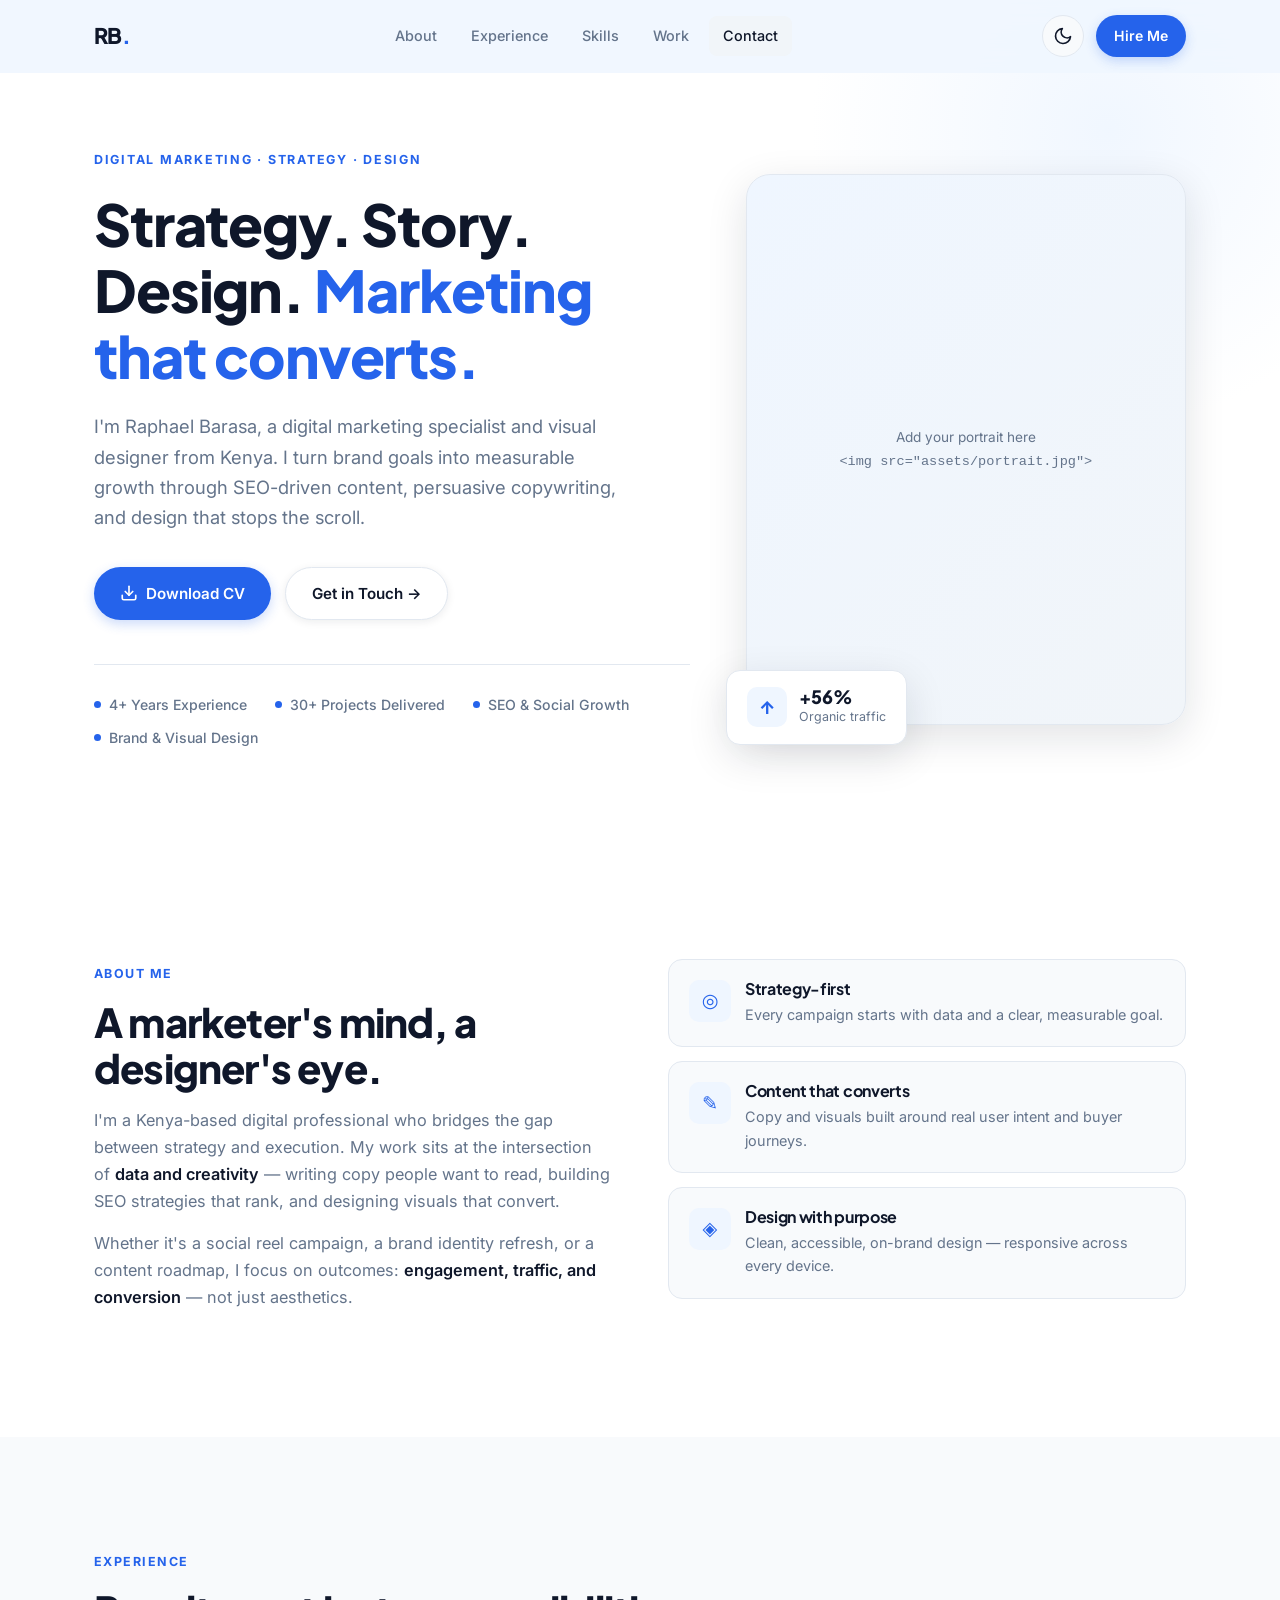
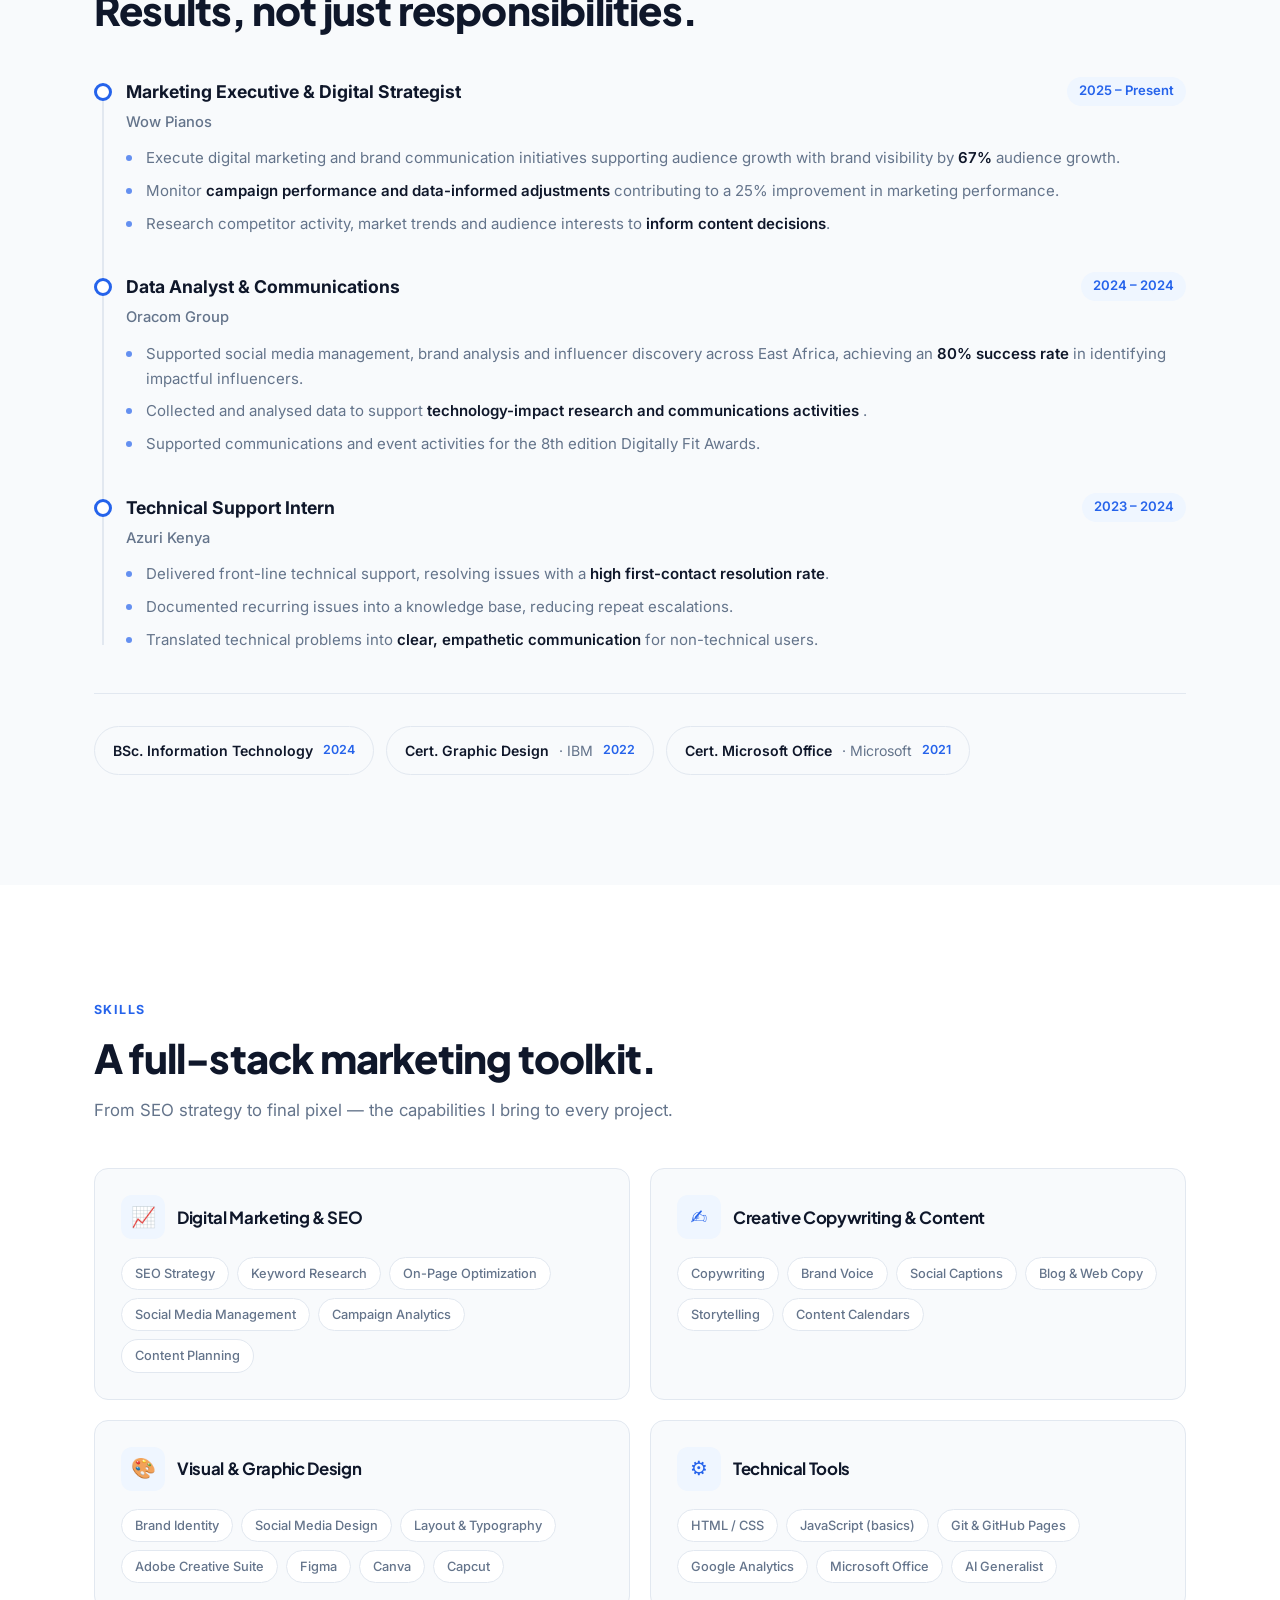
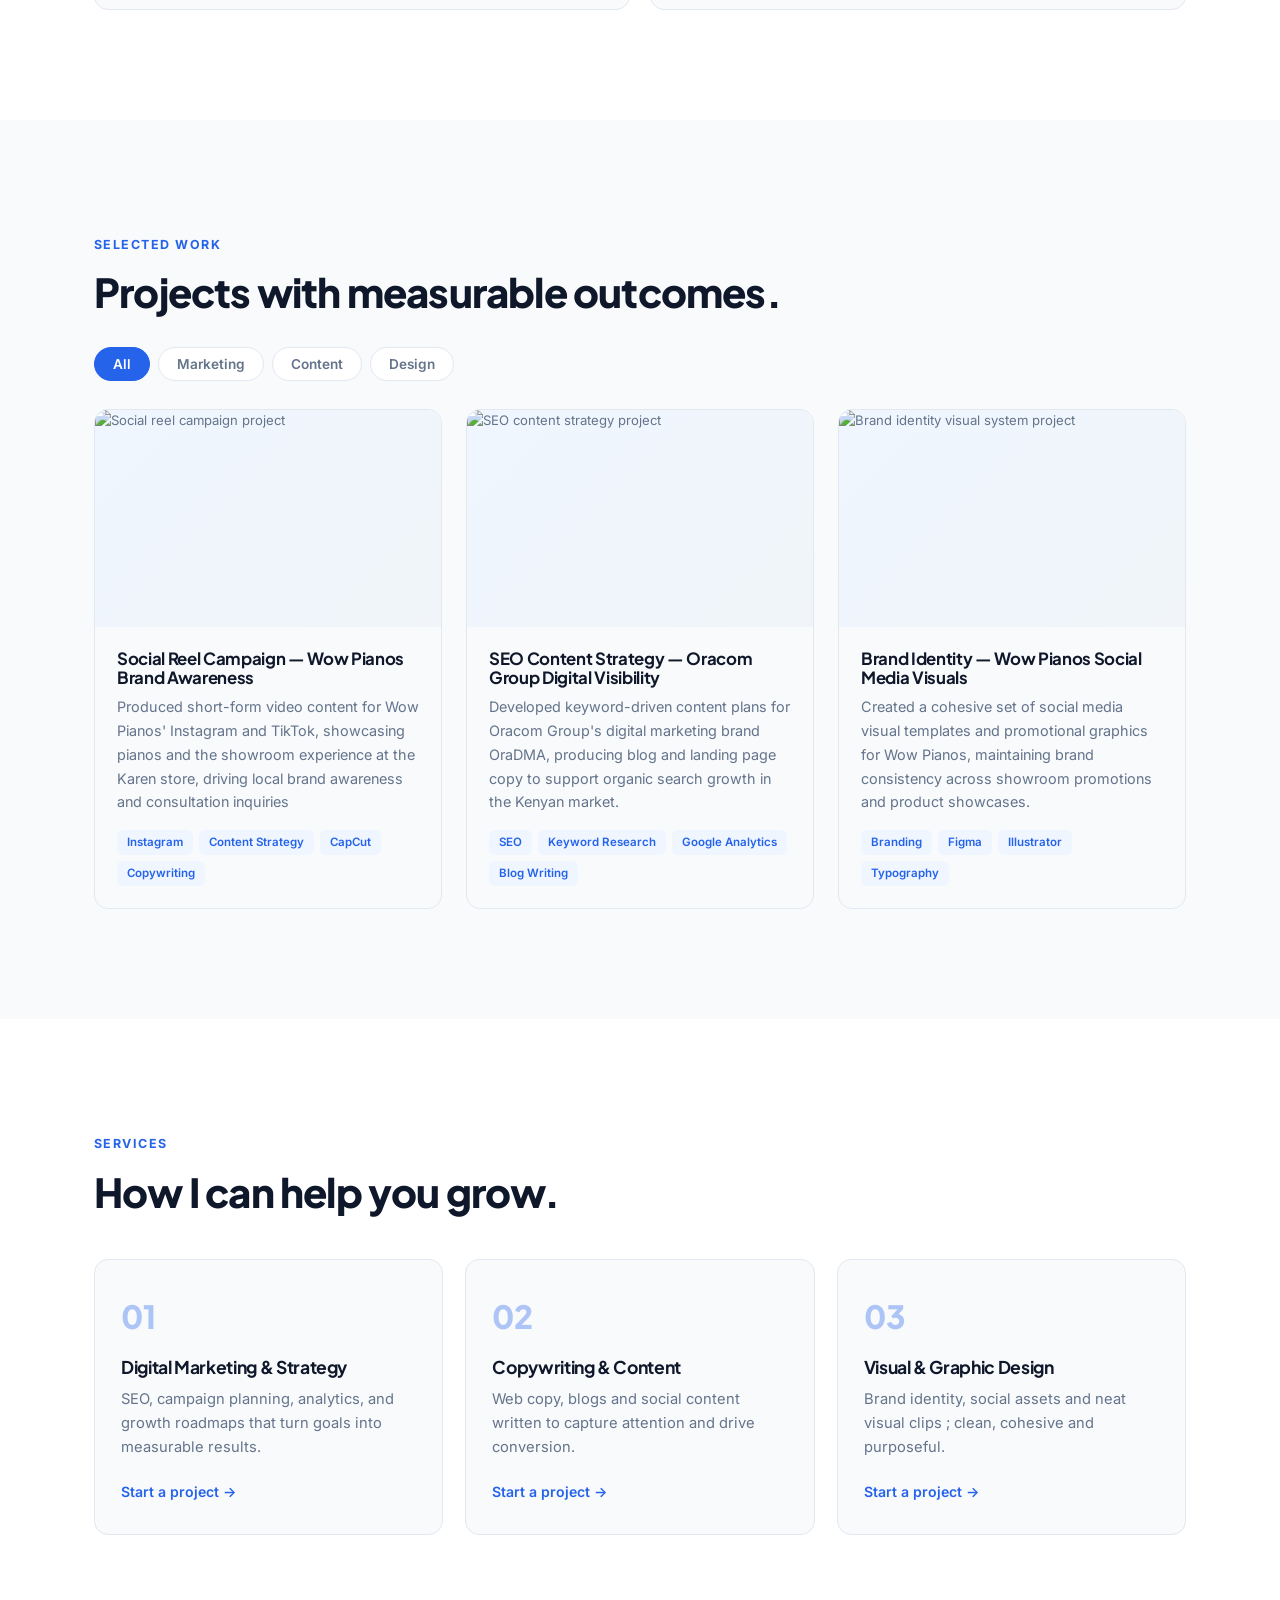
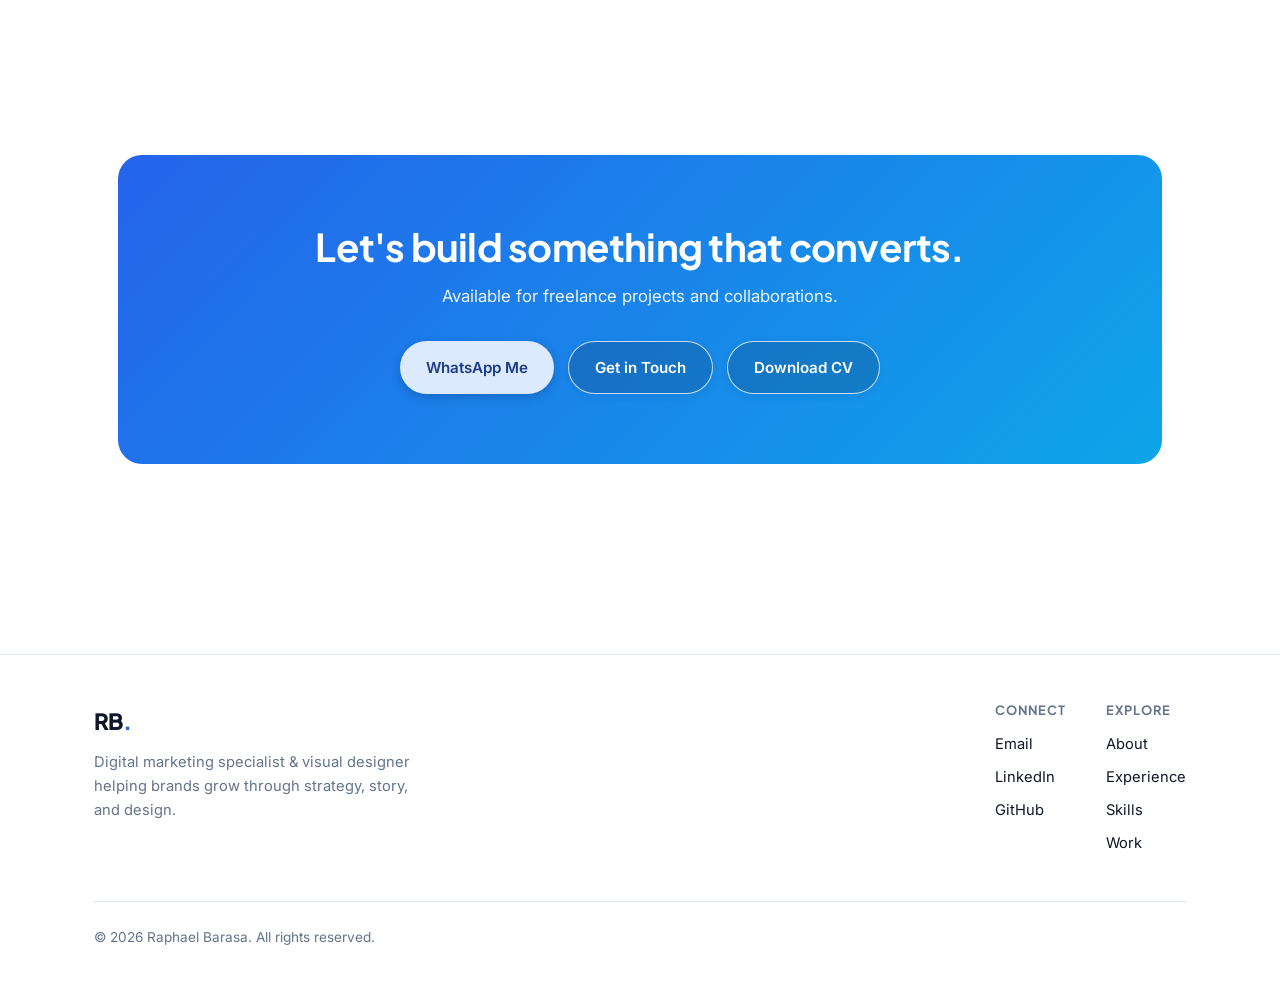
==== index.html @ 61678bc2 "Update index.html" ====
<!DOCTYPE html>
<html lang="en" data-theme="light">
<head>
  <meta charset="UTF-8" />
  <meta name="viewport" content="width=device-width, initial-scale=1.0" />
  <meta name="description" content="Raphael Barasa — Digital Marketing Specialist, Strategist, Copywriter & Visual Designer. SEO, content, and design that converts." />
  <meta name="theme-color" content="#2563EB" />
  <title>Raphael Barasa — Digital Marketing Specialist & Visual Designer</title>


  <link rel="preconnect" href="https://fonts.googleapis.com" />
  <link rel="preconnect" href="https://fonts.gstatic.com" crossorigin />
  <link href="https://fonts.googleapis.com/css2?family=Inter:wght@400;500;600;700&family=Plus+Jakarta+Sans:wght@600;700;800&display=swap" rel="stylesheet" />
  <link rel="stylesheet" href="styles.css" />
</head>

<body>
  <a href="#main" class="skip-link">Skip to content</a>

   <header class="header" id="header">
    <div class="container nav">
      <a href="#top" class="logo" aria-label="Raphael Barasa home">RB<span>.</span></a>

      <nav class="nav-links" id="navLinks" aria-label="Primary">
        <a href="#about">About</a>
        <a href="#experience">Experience</a>
        <a href="#skills">Skills</a>
        <a href="#work">Work</a>
        <a href="#contact">Contact</a>
      </nav>

      <div class="nav-actions">
        <button class="theme-toggle" id="themeToggle" aria-label="Toggle dark mode" title="Toggle dark mode">
          <svg class="icon-moon" viewBox="0 0 24 24" fill="none" stroke="currentColor" stroke-width="2" stroke-linecap="round" stroke-linejoin="round" aria-hidden="true"><path d="M21 12.79A9 9 0 1 1 11.21 3 7 7 0 0 0 21 12.79z"/></svg>
          <svg class="icon-sun" viewBox="0 0 24 24" fill="none" stroke="currentColor" stroke-width="2" stroke-linecap="round" stroke-linejoin="round" aria-hidden="true"><circle cx="12" cy="12" r="5"/><line x1="12" y1="1" x2="12" y2="3"/><line x1="12" y1="21" x2="12" y2="23"/><line x1="4.22" y1="4.22" x2="5.64" y2="5.64"/><line x1="18.36" y1="18.36" x2="19.78" y2="19.78"/><line x1="1" y1="12" x2="3" y2="12"/><line x1="21" y1="12" x2="23" y2="12"/><line x1="4.22" y1="19.78" x2="5.64" y2="18.36"/><line x1="18.36" y1="5.64" x2="19.78" y2="4.22"/></svg>
        </button>
        <a href="#contact" class="btn btn-primary btn-sm">Hire Me</a>
        <button class="mobile-menu-btn" id="mobileMenuBtn" aria-label="Open menu" aria-expanded="false" aria-controls="navLinks">
          <svg viewBox="0 0 24 24" width="22" height="22" fill="none" stroke="currentColor" stroke-width="2" stroke-linecap="round"><line x1="3" y1="6" x2="21" y2="6"/><line x1="3" y1="12" x2="21" y2="12"/><line x1="3" y1="18" x2="21" y2="18"/></svg>
        </button>
      </div>
    </div>
  </header>

  <main id="main">

    <!-- ================= HERO ================= -->
    <section class="hero" id="top">
      <div class="container hero-grid">
        <div>
          <p class="hero-eyebrow">Digital Marketing · Strategy · Design</p>
          <h1>Strategy. Story. Design. <span class="accent-word">Marketing that converts.</span></h1>
          <p class="hero-sub">
            I'm Raphael Barasa, a digital marketing specialist and visual designer from Kenya.
            I turn brand goals into measurable growth through SEO-driven content, persuasive
            copywriting, and design that stops the scroll.
          </p>
          <div class="hero-ctas">
                       <a href="assets/Raphael_Barasa_CV.pdf" download class="btn btn-primary">
              <svg width="18" height="18" viewBox="0 0 24 24" fill="none" stroke="currentColor" stroke-width="2.2" stroke-linecap="round" stroke-linejoin="round" aria-hidden="true"><path d="M21 15v4a2 2 0 0 1-2 2H5a2 2 0 0 1-2-2v-4"/><polyline points="7 10 12 15 17 10"/><line x1="12" y1="15" x2="12" y2="3"/></svg>
              Download CV
            </a>
            <a href="#contact" class="btn btn-outline">Get in Touch →</a>
          </div>
          <div class="trust-strip">
            <span class="trust-item">4+ Years Experience</span>
            <span class="trust-item">30+ Projects Delivered</span>
            <span class="trust-item">SEO &amp; Social Growth</span>
            <span class="trust-item">Brand &amp; Visual Design</span>
          </div>
        </div>

        <div class="hero-visual">
          <div class="hero-portrait">
            <!-- EDIT: replace with your portrait: <img src="assets/portrait.jpg" alt="Raphael Barasa" /> -->
            <div class="placeholder-text">Add your portrait here<br /><code>&lt;img src="assets/portrait.jpg"&gt;</code></div>
          </div>
          <div class="hero-stat-card">
            <div class="stat-icon" aria-hidden="true">↑</div>
            <div>
                          <div class="stat-value"
                   data-target="56"
                   data-prefix="+"
                   data-suffix="%"
                   data-duration="1800"
                   data-decimals="0"
                   aria-label="Plus 38 percent organic traffic">+56%</div>
              <div class="stat-label">Organic traffic</div>
            </div>
          </div>
        </div>
      </div>
    </section>

    <!-- ================= ABOUT ================= -->
    <section class="section" id="about">
      <div class="container">
        <div class="about-grid">
          <div class="about-copy reveal">
            <span class="section-label">About Me</span>
            <h2 class="section-heading">A marketer's mind, a designer's eye.</h2>
            <p>
              I'm a Kenya-based digital professional who bridges the gap between strategy and
              execution. My work sits at the intersection of <strong>data and creativity</strong> —
              writing copy people want to read, building SEO strategies that rank, and designing
              visuals that convert.
            </p>
            <p>
              Whether it's a social reel campaign, a brand identity refresh, or a content roadmap,
              I focus on outcomes: <strong>engagement, traffic, and conversion</strong> — not just
              aesthetics.
            </p>
          </div>

          <div class="value-pillars reveal">
            <div class="pillar">
              <div class="pillar-icon">◎</div>
              <div>
                <h3>Strategy-first</h3>
                <p>Every campaign starts with data and a clear, measurable goal.</p>
              </div>
            </div>
            <div class="pillar">
              <div class="pillar-icon">✎</div>
              <div>
                <h3>Content that converts</h3>
                <p>Copy and visuals built around real user intent and buyer journeys.</p>
              </div>
            </div>
            <div class="pillar">
              <div class="pillar-icon">◈</div>
              <div>
                <h3>Design with purpose</h3>
                <p>Clean, accessible, on-brand design — responsive across every device.</p>
              </div>
            </div>
          </div>
        </div>
      </div>
    </section>

    <!-- ================= EXPERIENCE ================= -->
    <section class="section" id="experience" style="background: var(--surface);">
      <div class="container">
        <div class="reveal">
          <span class="section-label">Experience</span>
          <h2 class="section-heading">Results, not just responsibilities.</h2>
        </div>

        <div class="timeline reveal">

          <div class="timeline-item">
            <div class="timeline-head">
              <span class="timeline-role">Marketing Executive &amp; Digital Strategist</span>
              <span class="timeline-date">2025 – Present</span>
            </div>
            <div class="timeline-company">Wow Pianos</div>
            <ul class="timeline-bullets">
              <li>Execute digital marketing and brand communication initiatives supporting audience growth with brand visibility by <strong>67%</strong> audience growth.</li>
              <li>Monitor <strong> campaign performance and data-informed adjustments</strong> contributing to a 25% improvement in marketing performance.</li>
              <li>Research competitor activity, market trends and audience interests to <strong>inform content decisions</strong>.</li>
            </ul>
          </div>

          <div class="timeline-item">
            <div class="timeline-head">
              <span class="timeline-role">Data Analyst &amp; Communications </span>
              <span class="timeline-date">2024 – 2024</span>
            </div>
            <div class="timeline-company">Oracom Group</div>
            <ul class="timeline-bullets">
              <li>Supported social media management, brand analysis and influencer
                  discovery across East Africa, achieving an <strong>80% success rate</strong> in identifying
                  impactful influencers.
                </li>
              <li>Collected and analysed data to support  <strong>technology-impact research and
                  communications activities</strong> .
                </li>
              <li>Supported communications and event activities for the 8th edition Digitally Fit Awards.</li>
            </ul>
          </div>

          <div class="timeline-item">
            <div class="timeline-head">
              <span class="timeline-role">Technical Support Intern</span>
              <span class="timeline-date">2023 – 2024</span>
            </div>
            <div class="timeline-company">Azuri Kenya</div>
            <ul class="timeline-bullets">
              <li>Delivered front-line technical support, resolving issues with a <strong>high first-contact resolution rate</strong>.</li>
              <li>Documented recurring issues into a knowledge base, reducing repeat escalations.</li>
              <li>Translated technical problems into <strong>clear, empathetic communication</strong> for non-technical users.</li>
            </ul>
          </div>

        </div>

        <div class="education-row reveal">
          <div class="edu-chip"><strong>BSc. Information Technology</strong> <span class="edu-year">2024</span></div>
          <div class="edu-chip"><strong>Cert. Graphic Design</strong> · IBM <span class="edu-year">2022</span></div>
          <div class="edu-chip"><strong>Cert. Microsoft Office</strong> · Microsoft <span class="edu-year">2021</span></div>
        </div>
      </div>
    </section>

    <!-- ================= SKILLS ================= -->
    <section class="section" id="skills">
      <div class="container">
        <div class="reveal">
          <span class="section-label">Skills</span>
          <h2 class="section-heading">A full-stack marketing toolkit.</h2>
          <p class="section-sub">From SEO strategy to final pixel — the capabilities I bring to every project.</p>
        </div>

        <div class="skills-grid reveal">
          <div class="skill-card">
            <div class="skill-card-head">
              <div class="skill-icon">📈</div>
              <h3>Digital Marketing &amp; SEO</h3>
            </div>
            <div class="skill-tags">
              <span class="skill-tag">SEO Strategy</span>
              <span class="skill-tag">Keyword Research</span>
              <span class="skill-tag">On-Page Optimization</span>
              <span class="skill-tag">Social Media Management</span>
              <span class="skill-tag">Campaign Analytics</span>
              <span class="skill-tag">Content Planning</span>
            </div>
          </div>

          <div class="skill-card">
            <div class="skill-card-head">
              <div class="skill-icon">✍️</div>
              <h3>Creative Copywriting &amp; Content</h3>
            </div>
            <div class="skill-tags">
              <span class="skill-tag">Copywriting</span>
              <span class="skill-tag">Brand Voice</span>
              <span class="skill-tag">Social Captions</span>
              <span class="skill-tag">Blog &amp; Web Copy</span>
              <span class="skill-tag">Storytelling</span>
              <span class="skill-tag">Content Calendars</span>
            </div>
          </div>

          <div class="skill-card">
            <div class="skill-card-head">
              <div class="skill-icon">🎨</div>
              <h3>Visual &amp; Graphic Design</h3>
            </div>
            <div class="skill-tags">
              <span class="skill-tag">Brand Identity</span>
              <span class="skill-tag">Social Media Design</span>
              <span class="skill-tag">Layout &amp; Typography</span>
              <span class="skill-tag">Adobe Creative Suite</span>
              <span class="skill-tag">Figma</span>
              <span class="skill-tag">Canva</span>
              <span class="skill-tag">Capcut</span>
            </div>
          </div>

          <div class="skill-card">
            <div class="skill-card-head">
              <div class="skill-icon">⚙️</div>
              <h3>Technical Tools</h3>
            </div>
            <div class="skill-tags">
              <span class="skill-tag">HTML / CSS</span>
              <span class="skill-tag">JavaScript (basics)</span>
              <span class="skill-tag">Git &amp; GitHub Pages</span>
              <span class="skill-tag">Google Analytics</span>
              <span class="skill-tag">Microsoft Office</span>
              <span class="skill-tag">AI Generalist</span>
            </div>
          </div>
        </div>
      </div>
    </section>

    <!-- ================= CASE STUDIES ================= -->
    <section class="section" id="work" style="background: var(--surface);">
      <div class="container">
        <div class="reveal">
          <span class="section-label">Selected Work</span>
          <h2 class="section-heading">Projects with measurable outcomes.</h2>
        </div>

        <div class="filter-bar reveal" id="filterBar">
          <button class="filter-chip active" data-filter="all">All</button>
          <button class="filter-chip" data-filter="marketing">Marketing</button>
          <button class="filter-chip" data-filter="content">Content</button>
          <button class="filter-chip" data-filter="design">Design</button>
        </div>

        <div class="work-grid reveal" id="workGrid">

          <article class="work-card" data-category="marketing content">
            <div class="work-cover"><img src="assets/social-reel-campaign.jpg" alt="Social reel campaign project" loading="lazy" /></div>
            <div class="work-body">
              <h3>Social Reel Campaign — Wow Pianos Brand Awareness</h3>
              <p class="work-outcome">Produced short-form video content for Wow Pianos' Instagram and TikTok,
                showcasing pianos and the showroom experience at the Karen store, driving local brand awareness and consultation inquiries</p>
              <div class="work-tags">
                <span class="work-tag">Instagram</span>
                <span class="work-tag">Content Strategy</span>
                <span class="work-tag">CapCut</span>
                <span class="work-tag">Copywriting</span>
              </div>
            </div>
          </article>

          <article class="work-card" data-category="marketing content">
            <div class="work-cover"><img src="assets/seo-content-strategy.jpg" alt="SEO content strategy project" loading="lazy" /></div>
            <div class="work-body">
              <h3>SEO Content Strategy — Oracom Group Digital Visibility</h3>
              <p class="work-outcome">Developed keyword-driven content plans for Oracom Group's digital marketing brand OraDMA,
                producing blog and landing page copy to support organic search growth in the Kenyan market.</p>
              <div class="work-tags">
                <span class="work-tag">SEO</span>
                <span class="work-tag">Keyword Research</span>
                <span class="work-tag">Google Analytics</span>
                <span class="work-tag">Blog Writing</span>
              </div>
            </div>
          </article>

          <article class="work-card" data-category="design" tabindex="0">
            <div class="work-cover"><img src="assets/brand-identity.jpg" alt="Brand identity visual system project" loading="lazy" /></div>
            <div class="work-body">
              <h3>Brand Identity — Wow Pianos Social Media Visuals</h3>
              <p class="work-outcome">Created a cohesive set of social media visual templates and promotional graphics for Wow Pianos,
                 maintaining brand consistency across showroom promotions and product showcases.</p>
              <div class="work-tags">
                <span class="work-tag">Branding</span>
                <span class="work-tag">Figma</span>
                <span class="work-tag">Illustrator</span>
                <span class="work-tag">Typography</span>
              </div>
            </div>
          </article>

        </div>
      </div>
    </section>

    <!-- ================= SERVICES ================= -->
    <section class="section" id="services">
      <div class="container">
        <div class="reveal">
          <span class="section-label">Services</span>
          <h2 class="section-heading">How I can help you grow.</h2>
        </div>

        <div class="services-grid reveal">
          <div class="service-card">
            <div class="service-num">01</div>
            <h3>Digital Marketing &amp; Strategy</h3>
            <p>SEO, campaign planning, analytics, and growth roadmaps that turn goals into measurable results.</p>
            <a href="#contact" class="service-link">Start a project →</a>
          </div>
          <div class="service-card">
            <div class="service-num">02</div>
            <h3>Copywriting &amp; Content</h3>
            <p>Web copy, blogs and social content written to capture attention and drive conversion.</p>
            <a href="#contact" class="service-link">Start a project →</a>
          </div>
          <div class="service-card">
            <div class="service-num">03</div>
            <h3>Visual &amp; Graphic Design</h3>
            <p>Brand identity, social assets and neat visual clips ; clean, cohesive and purposeful.</p>
            <a href="#contact" class="service-link">Start a project →</a>
          </div>
        </div>
      </div>
    </section>

    <!-- ================= CTA BANNER ================= -->
    <section class="section" id="contact">
      <div class="container">
        <div class="cta-banner reveal">
          <h2>Let's build something that converts.</h2>
          <p>Available for freelance projects and collaborations.</p>
          <div class="hero-ctas">
            <a href="https://wa.me/254759091420" class="btn btn-primary" target="_blank" rel="noopener noreferrer">WhatsApp Me</a>
            <a href="mailto:your.email@example.com" class="btn btn-outline">Get in Touch</a>
            <a href="assets/Raphael_Barasa_CV.pdf" download class="btn btn-outline">Download CV</a>
          </div>
        </div>
      </div>
    </section>

  </main>

  <!-- ================= FOOTER ================= -->
  <footer class="footer">
    <div class="container">
      <div class="footer-top">
        <div class="footer-brand">
          <a href="#top" class="logo">RB<span>.</span></a>
          <p>Digital marketing specialist &amp; visual designer helping brands grow through strategy, story, and design.</p>
        </div>
        <div class="footer-links">
          <div class="footer-col">
            <h4>Connect</h4>
          
            <a href="mailto:raphael.n.barasa@gmail.com">Email</a>
            <a href="https://www.linkedin.com/" target="_blank" rel="noopener">LinkedIn</a>
            <a href="https://github.com/raphaelbarasa" target="_blank" rel="noopener">GitHub</a>
            
          </div>
          <div class="footer-col">
            <h4>Explore</h4>
            <a href="#about">About</a>
            <a href="#experience">Experience</a>
            <a href="#skills">Skills</a>
            <a href="#work">Work</a>
          </div>
        </div>
      </div>
      <div class="footer-bottom">
        <span>© <span id="year"></span> Raphael Barasa. All rights reserved.</span>
      </div>
    </div>
  </footer>

  <script src="script.js" defer></script>
</body>
</html>
---- styles.css ----
/* ============================================================
       1. DESIGN TOKENS
       ============================================================ */
    :root {
      --bg: #ffffff;
      --surface: #f8fafc;
      --surface-2: #f1f5f9;
      --text: #0f172a;
      --muted: #64748b;
      --border: #e2e8f0;
      --accent: #2563eb;
      --accent-hover: #1d4ed8;
      --accent-soft: #eff6ff;
      --accent-2: #0ea5e9;
      --shadow: 0 4px 20px rgba(15, 23, 42, 0.06);
      --shadow-lg: 0 12px 40px rgba(15, 23, 42, 0.12);
      --radius: 14px;
      --radius-sm: 8px;
      --maxw: 1140px;
      --font-head: 'Plus Jakarta Sans', system-ui, sans-serif;
      --font-body: 'Inter', system-ui, -apple-system, sans-serif;
      --transition: 0.25s cubic-bezier(0.4, 0, 0.2, 1);
    }

    html[data-theme='dark'] {
      --bg: #0b1120;
      --surface: #111827;
      --surface-2: #1e293b;
      --text: #f1f5f9;
      --muted: #94a3b8;
      --border: #1e293b;
      --accent: #3b82f6;
      --accent-hover: #60a5fa;
      --accent-soft: #172554;
      --accent-2: #38bdf8;
      --shadow: 0 4px 20px rgba(0, 0, 0, 0.35);
      --shadow-lg: 0 12px 40px rgba(0, 0, 0, 0.5);
    }

    /* ============================================================
       2. RESET & BASE
       ============================================================ */
    *, *::before, *::after { box-sizing: border-box; margin: 0; padding: 0; }

    html { scroll-behavior: smooth; scroll-padding-top: 90px; }

    body {
      font-family: var(--font-body);
      background: var(--bg);
      color: var(--text);
      line-height: 1.65;
      -webkit-font-smoothing: antialiased;
      transition: background var(--transition), color var(--transition);
    }

    h1, h2, h3, h4 { font-family: var(--font-head); line-height: 1.15; letter-spacing: -0.02em; }
    a { color: var(--accent); text-decoration: none; transition: color var(--transition); }
    a:hover { color: var(--accent-hover); }
    img { max-width: 100%; display: block; }
    button { font-family: inherit; cursor: pointer; border: none; background: none; color: inherit; }
    ul { list-style: none; }

    ::selection { background: var(--accent); color: #fff; }

    /* ============================================================
       3. UTILITIES
       ============================================================ */
    .container { width: 100%; max-width: var(--maxw); margin-inline: auto; padding-inline: 24px; }

    .section { padding-block: clamp(64px, 10vw, 110px); }

    .section-label {
      display: inline-block;
      font-size: 0.78rem;
      font-weight: 700;
      letter-spacing: 0.12em;
      text-transform: uppercase;
      color: var(--accent);
      margin-bottom: 14px;
    }

    .section-heading {
      font-size: clamp(1.75rem, 4vw, 2.5rem);
      font-weight: 800;
      margin-bottom: 16px;
    }

    .section-sub {
      color: var(--muted);
      max-width: 620px;
      font-size: 1.05rem;
    }

    .btn {
      display: inline-flex;
      align-items: center;
      gap: 8px;
      padding: 13px 26px;
      border-radius: 999px;
      font-weight: 600;
      font-size: 0.95rem;
      transition: transform var(--transition), box-shadow var(--transition),
                  background var(--transition), color var(--transition), border-color var(--transition);
      white-space: nowrap;
    }
    .btn:hover { transform: translateY(-2px); }
    .btn:active { transform: translateY(0) scale(0.97); }

    .btn-primary { background: var(--accent); color: #fff; box-shadow: 0 4px 12px rgba(37, 99, 235, 0.24); }
    .btn-primary:hover { background: var(--accent-hover); color: #fff; box-shadow: 0 0 0 3px rgba(37, 99, 235, 0.16), 0 0 22px rgba(37, 99, 235, 0.55); }
    .btn-primary:active { box-shadow: 0 0 0 4px rgba(37, 99, 235, 0.22), 0 0 28px rgba(37, 99, 235, 0.65); }

    .btn-outline { border: 1.5px solid var(--border); color: var(--text); background: var(--bg); box-shadow: 0 2px 8px rgba(15, 23, 42, 0.08); }
    .btn-outline:hover { border-color: var(--accent); color: var(--text); background: var(--surface-2); box-shadow: 0 0 0 3px rgba(37, 99, 235, 0.14), 0 0 18px rgba(37, 99, 235, 0.32); }
    .btn-outline:active { box-shadow: 0 0 0 4px rgba(37, 99, 235, 0.2), 0 0 24px rgba(37, 99, 235, 0.45); }

    .btn-sm { padding: 9px 18px; font-size: 0.88rem; }

    /* Scroll reveal */
    .reveal { opacity: 0; transform: translateY(24px); transition: opacity 0.7s ease, transform 0.7s ease; }
    .reveal.visible { opacity: 1; transform: none; }
    @media (prefers-reduced-motion: reduce) {
      .reveal { opacity: 1; transform: none; transition: none; }
      html { scroll-behavior: auto; }
    }

    /* ============================================================
       4. HEADER / NAV
       ============================================================ */
    .header {
      position: fixed;
      inset: 0 0 auto 0;
      z-index: 1000;
      background: color-mix(in srgb, var(--accent-soft) 88%, transparent);
      backdrop-filter: blur(14px);
      -webkit-backdrop-filter: blur(14px);
      border-bottom: 1px solid transparent;
      transition: border-color var(--transition), box-shadow var(--transition);
    }
    .header.scrolled { border-bottom-color: var(--border); box-shadow: 0 2px 16px rgba(0,0,0,0.05); }

    .nav { display: flex; align-items: center; justify-content: space-between; height: 72px; }

    .logo {
      font-family: var(--font-head);
      font-weight: 800;
      font-size: 1.35rem;
      color: var(--text);
      letter-spacing: -0.03em;
    }
    .logo span { color: var(--accent); }

    .nav-links { display: flex; align-items: center; gap: 6px; }
    .nav-links a {
      color: var(--muted);
      font-size: 0.9rem;
      font-weight: 500;
      padding: 8px 14px;
      border-radius: var(--radius-sm);
      transition: color var(--transition), background var(--transition);
    }
    .nav-links a:hover, .nav-links a.active { color: var(--text); background: var(--surface-2); }

    .nav-actions { display: flex; align-items: center; gap: 12px; }

    .theme-toggle {
      width: 42px; height: 42px;
      display: grid; place-items: center;
      border-radius: 50%;
      border: 1.5px solid var(--border);
      background: var(--surface);
      color: var(--text);
      transition: background var(--transition), border-color var(--transition), transform var(--transition);
    }
    .theme-toggle:hover { border-color: var(--accent); transform: rotate(15deg); }
    .theme-toggle svg { width: 20px; height: 20px; }
    .theme-toggle .icon-sun { display: none; }
    html[data-theme='dark'] .theme-toggle .icon-sun { display: block; }
    html[data-theme='dark'] .theme-toggle .icon-moon { display: none; }

    .mobile-menu-btn { display: none; width: 42px; height: 42px; border-radius: var(--radius-sm); color: var(--text); }

    /* Mobile nav */
    @media (max-width: 860px) {
      .nav-links {
        position: fixed;
        inset: 72px 0 auto 0;
        flex-direction: column;
        align-items: stretch;
        gap: 4px;
        padding: 16px 24px 24px;
        background: var(--accent-soft);
        border-bottom: 1px solid var(--border);
        transform: translateY(-120%);
        transition: transform var(--transition);
      }
      .nav-links.open { transform: translateY(0); }
      .nav-links a { padding: 12px 14px; font-size: 1rem; }
      .mobile-menu-btn { display: grid; place-items: center; }
      .nav .btn-primary { display: none; }
    }

    /* ============================================================
       5. HERO
       ============================================================ */
    .hero {
      padding-top: 150px;
      padding-bottom: clamp(64px, 9vw, 100px);
      position: relative;
      overflow: hidden;
    }
    .hero::before {
      content: '';
      position: absolute;
      top: -20%; right: -10%;
      width: 600px; height: 600px;
      background: radial-gradient(circle, var(--accent-soft) 0%, transparent 70%);
      z-index: -1;
      opacity: 0.9;
    }

    .hero-grid { display: grid; grid-template-columns: 1.15fr 0.85fr; gap: 56px; align-items: center; }

    .hero-eyebrow {
      font-size: 0.78rem;
      font-weight: 700;
      letter-spacing: 0.14em;
      text-transform: uppercase;
      color: var(--accent);
      margin-bottom: 20px;
    }
    .hero h1 {
      font-size: clamp(2.1rem, 5.2vw, 3.6rem);
      font-weight: 800;
      margin-bottom: 22px;
    }
    .hero h1 .accent-word { color: var(--accent); }
    .hero-sub {
      font-size: clamp(1rem, 1.5vw, 1.15rem);
      color: var(--muted);
      max-width: 540px;
      margin-bottom: 34px;
    }
    .hero-ctas { display: flex; flex-wrap: wrap; gap: 14px; margin-bottom: 44px; }

    .trust-strip {
      display: flex;
      flex-wrap: wrap;
      gap: 10px 28px;
      padding-top: 28px;
      border-top: 1px solid var(--border);
    }
    .trust-item { display: flex; align-items: center; gap: 8px; font-size: 0.88rem; color: var(--muted); font-weight: 500; }
    .trust-item::before { content: ''; width: 7px; height: 7px; border-radius: 50%; background: var(--accent); flex-shrink: 0; }

    .hero-visual { position: relative; }
    .hero-portrait {
      aspect-ratio: 4/5;
      border-radius: 24px;
      background: linear-gradient(135deg, var(--accent-soft), var(--surface-2));
      border: 1px solid var(--border);
      display: grid;
      place-items: center;
      overflow: hidden;
      box-shadow: var(--shadow-lg);
    }
    .hero-portrait img { width: 100%; height: 100%; object-fit: cover; }
    .hero-portrait .placeholder-text { color: var(--muted); font-size: 0.85rem; text-align: center; padding: 20px; }

    .hero-stat-card {
      position: absolute;
      bottom: -20px; left: -20px;
      background: var(--bg);
      border: 1px solid var(--border);
      border-radius: var(--radius);
      padding: 16px 20px;
      box-shadow: var(--shadow-lg);
      display: flex;
      align-items: center;
      gap: 12px;
    }
    .hero-stat-card .stat-icon {
      width: 40px; height: 40px;
      border-radius: 10px;
      background: var(--accent-soft);
      color: var(--accent);
      display: grid; place-items: center;
      font-weight: 800; font-size: 1.1rem;
    }
    .hero-stat-card .stat-value {
      font-family: var(--font-head);
      font-weight: 800;
      font-size: 1.15rem;
      line-height: 1.1;
      font-variant-numeric: tabular-nums;
      font-feature-settings: "tnum";
    }
    .hero-stat-card .stat-label { font-size: 0.78rem; color: var(--muted); }

    @media (max-width: 860px) {
      .hero-grid { grid-template-columns: 1fr; gap: 40px; }
      .hero-visual { max-width: 340px; margin-inline: auto; }
      .hero-stat-card { left: 10px; bottom: -16px; }
    }

    /* ============================================================
       6. ABOUT
       ============================================================ */
    .about-grid { display: grid; grid-template-columns: 1fr 1fr; gap: 56px; align-items: start; }
    .about-copy p { color: var(--muted); margin-bottom: 16px; font-size: 1.02rem; }
    .about-copy p strong { color: var(--text); font-weight: 600; }

    .value-pillars { display: grid; gap: 14px; }
    .pillar {
      display: flex; gap: 14px;
      padding: 20px;
      background: var(--surface);
      border: 1px solid var(--border);
      border-radius: var(--radius);
      transition: transform var(--transition), border-color var(--transition);
    }
    .pillar:hover { transform: translateY(-3px); border-color: var(--accent); }
    .pillar-icon {
      flex-shrink: 0;
      width: 42px; height: 42px;
      border-radius: 10px;
      background: var(--accent-soft);
      color: var(--accent);
      display: grid; place-items: center;
      font-size: 1.2rem;
    }
    .pillar h3 { font-size: 1rem; margin-bottom: 4px; }
    .pillar p { font-size: 0.9rem; color: var(--muted); }

    @media (max-width: 860px) { .about-grid { grid-template-columns: 1fr; gap: 32px; } }

    /* ============================================================
       7. EXPERIENCE / TIMELINE
       ============================================================ */
    .timeline { position: relative; margin-top: 44px; padding-left: 32px; }
    .timeline::before {
      content: '';
      position: absolute;
      left: 8px; top: 8px; bottom: 8px;
      width: 2px;
      background: var(--border);
    }
    .timeline-item { position: relative; padding-bottom: 36px; }
    .timeline-item:last-child { padding-bottom: 0; }
    .timeline-item::before {
      content: '';
      position: absolute;
      left: -32px; top: 6px;
      width: 18px; height: 18px;
      border-radius: 50%;
      background: var(--bg);
      border: 3px solid var(--accent);
    }

    .timeline-head { display: flex; flex-wrap: wrap; justify-content: space-between; gap: 8px; margin-bottom: 4px; }
    .timeline-role { font-size: 1.1rem; font-weight: 700; }
    .timeline-date {
      font-size: 0.82rem;
      font-weight: 600;
      color: var(--accent);
      background: var(--accent-soft);
      padding: 3px 12px;
      border-radius: 999px;
      white-space: nowrap;
    }
    .timeline-company { color: var(--muted); font-size: 0.92rem; font-weight: 500; margin-bottom: 12px; }
    .timeline-bullets { display: grid; gap: 8px; }
    .timeline-bullets li {
      position: relative;
      padding-left: 20px;
      color: var(--muted);
      font-size: 0.94rem;
    }
    .timeline-bullets li::before {
      content: '';
      position: absolute;
      left: 0; top: 9px;
      width: 6px; height: 6px;
      border-radius: 50%;
      background: var(--accent);
      opacity: 0.7;
    }
    .timeline-bullets strong { color: var(--text); font-weight: 600; }

    .education-row {
      display: flex;
      flex-wrap: wrap;
      gap: 12px;
      margin-top: 40px;
      padding-top: 32px;
      border-top: 1px solid var(--border);
    }
    .edu-chip {
      display: flex; align-items: center; gap: 10px;
      padding: 12px 18px;
      background: var(--surface);
      border: 1px solid var(--border);
      border-radius: 999px;
      font-size: 0.88rem;
      color: var(--muted);
    }
    .edu-chip strong { color: var(--text); font-weight: 600; }
    .edu-chip .edu-year { font-size: 0.78rem; color: var(--accent); font-weight: 600; }

    /* ============================================================
       8. SKILL MATRIX
       ============================================================ */
    .skills-grid { display: grid; grid-template-columns: repeat(2, 1fr); gap: 20px; margin-top: 44px; }
    .skill-card {
      background: var(--surface);
      border: 1px solid var(--border);
      border-radius: var(--radius);
      padding: 26px;
      transition: transform var(--transition), border-color var(--transition), box-shadow var(--transition);
    }
    .skill-card:hover { transform: translateY(-4px); border-color: var(--accent); box-shadow: var(--shadow); }
    .skill-card-head { display: flex; align-items: center; gap: 12px; margin-bottom: 18px; }
    .skill-icon {
      width: 44px; height: 44px;
      border-radius: 11px;
      background: var(--accent-soft);
      color: var(--accent);
      display: grid; place-items: center;
      font-size: 1.25rem;
    }
    .skill-card h3 { font-size: 1.05rem; }
    .skill-tags { display: flex; flex-wrap: wrap; gap: 8px; }
    .skill-tag {
      font-size: 0.8rem;
      font-weight: 500;
      padding: 5px 13px;
      border-radius: 999px;
      background: var(--bg);
      border: 1px solid var(--border);
      color: var(--muted);
      transition: color var(--transition), border-color var(--transition);
    }
    .skill-card:hover .skill-tag { color: var(--text); border-color: color-mix(in srgb, var(--accent) 40%, var(--border)); }

    @media (max-width: 700px) { .skills-grid { grid-template-columns: 1fr; } }

    /* ============================================================
       9. CASE STUDIES
       ============================================================ */
    .filter-bar { display: flex; flex-wrap: wrap; gap: 8px; margin: 32px 0 28px; }
    .filter-chip {
      padding: 8px 18px;
      border-radius: 999px;
      border: 1.5px solid var(--border);
      background: var(--bg);
      color: var(--muted);
      font-size: 0.85rem;
      font-weight: 600;
      transition: all var(--transition);
    }
    .filter-chip:hover { border-color: var(--accent); color: var(--accent); }
    .filter-chip.active { background: var(--accent); border-color: var(--accent); color: #fff; }

    .work-grid { display: grid; grid-template-columns: repeat(3, 1fr); gap: 24px; }
    .work-card {
      background: var(--surface);
      border: 1px solid var(--border);
      border-radius: var(--radius);
      overflow: hidden;
      display: flex;
      flex-direction: column;
      transition: transform var(--transition), box-shadow var(--transition), border-color var(--transition);
    }
    .work-card:hover { transform: translateY(-4px); box-shadow: var(--shadow); }
    .work-card.hidden { display: none; }

    .work-cover {
      aspect-ratio: 16/10;
      background: linear-gradient(135deg, var(--accent-soft), var(--surface-2));
      display: grid; place-items: center;
      color: var(--muted);
      font-size: 0.82rem;
      overflow: hidden;
    }
    .work-cover img { width: 100%; height: 100%; object-fit: cover; }

    .work-body { padding: 22px; display: flex; flex-direction: column; flex: 1; }
    .work-body h3 { font-size: 1.05rem; margin-bottom: 8px; }
    .work-outcome { font-size: 0.9rem; color: var(--muted); margin-bottom: 16px; flex: 1; }
    .work-tags { display: flex; flex-wrap: wrap; gap: 6px; }
    .work-tag {
      font-size: 0.72rem;
      font-weight: 600;
      padding: 3px 10px;
      border-radius: 6px;
      background: var(--accent-soft);
      color: var(--accent);
    }

    @media (max-width: 900px) { .work-grid { grid-template-columns: repeat(2, 1fr); } }
    @media (max-width: 600px) { .work-grid { grid-template-columns: 1fr; } }

    /* ============================================================
       10. SERVICES
       ============================================================ */
    .services-grid { display: grid; grid-template-columns: repeat(3, 1fr); gap: 22px; margin-top: 44px; }
    .service-card {
      padding: 30px 26px;
      background: var(--surface);
      border: 1px solid var(--border);
      border-radius: var(--radius);
      transition: transform var(--transition), border-color var(--transition);
    }
    .service-card:hover { transform: translateY(-4px); border-color: var(--accent); }
    .service-num { font-family: var(--font-head); font-size: 2rem; font-weight: 800; color: var(--accent); opacity: 0.35; margin-bottom: 14px; }
    .service-card h3 { font-size: 1.1rem; margin-bottom: 10px; }
    .service-card p { font-size: 0.92rem; color: var(--muted); margin-bottom: 18px; }
    .service-link { font-size: 0.88rem; font-weight: 600; }

    @media (max-width: 800px) { .services-grid { grid-template-columns: 1fr; } }

    /* ============================================================
       11. CTA BANNER
       ============================================================ */
    .cta-banner {
      background: linear-gradient(135deg, var(--accent), var(--accent-2));
      border-radius: 24px;
      padding: clamp(40px, 6vw, 70px);
      text-align: center;
      color: #fff;
      margin: 0 24px;
    }
    .cta-banner h2 { font-size: clamp(1.6rem, 4vw, 2.4rem); margin-bottom: 14px; }
    .cta-banner p { opacity: 0.92; margin-bottom: 30px; font-size: 1.05rem; }
    .cta-banner .btn-primary { background: #dbeafe; color: #1e3a8a; box-shadow: 0 3px 10px rgba(15, 23, 42, 0.22); }
    .cta-banner .btn-primary:hover { background: #bfdbfe; color: #172554; box-shadow: 0 0 0 3px rgba(255, 255, 255, 0.24), 0 0 22px rgba(255, 255, 255, 0.42); }
    .cta-banner .btn-outline { border-color: rgba(255,255,255,0.75); color: #fff; background: rgba(15, 23, 42, 0.18); }
    .cta-banner .btn-outline:hover { border-color: #fff; background: rgba(15, 23, 42, 0.34); color: #fff; box-shadow: 0 0 0 3px rgba(255, 255, 255, 0.2), 0 0 20px rgba(255, 255, 255, 0.34); }
    .cta-banner .btn-primary:active, .cta-banner .btn-outline:active { box-shadow: 0 0 0 4px rgba(255, 255, 255, 0.28), 0 0 26px rgba(255, 255, 255, 0.48); }
    .cta-banner .hero-ctas { justify-content: center; margin-bottom: 0; }

    /* ============================================================
       12. FOOTER
       ============================================================ */
    .footer { padding-block: 48px 36px; margin-top: 80px; border-top: 1px solid var(--border); }
    .footer-top { display: flex; flex-wrap: wrap; justify-content: space-between; gap: 32px; margin-bottom: 36px; }
    .footer-brand .logo { font-size: 1.4rem; display: inline-block; margin-bottom: 10px; }
    .footer-brand p { color: var(--muted); font-size: 0.92rem; max-width: 320px; }
    .footer-links { display: flex; flex-wrap: wrap; gap: 40px; }
    .footer-col h4 { font-size: 0.8rem; text-transform: uppercase; letter-spacing: 0.08em; color: var(--muted); margin-bottom: 14px; }
    .footer-col a { display: block; color: var(--text); font-size: 0.92rem; margin-bottom: 9px; }
    .footer-col a:hover { color: var(--accent); }
    .footer-bottom {
      display: flex; flex-wrap: wrap; justify-content: space-between; gap: 12px;
      padding-top: 24px; border-top: 1px solid var(--border);
      font-size: 0.85rem; color: var(--muted);
    }
    .footer-bottom .heart { color: var(--accent); }

    /* ============================================================
       13. FOCUS / ACCESSIBILITY
       ============================================================ */
    :focus-visible { outline: 2.5px solid var(--accent); outline-offset: 3px; border-radius: 4px; }
    .skip-link {
      position: absolute; top: -60px; left: 16px;
      background: var(--accent); color: #fff;
      padding: 10px 18px; border-radius: 8px;
      font-weight: 600; z-index: 2000;
      transition: top var(--transition);
    }
    .skip-link:focus { top: 12px; color: #fff; }
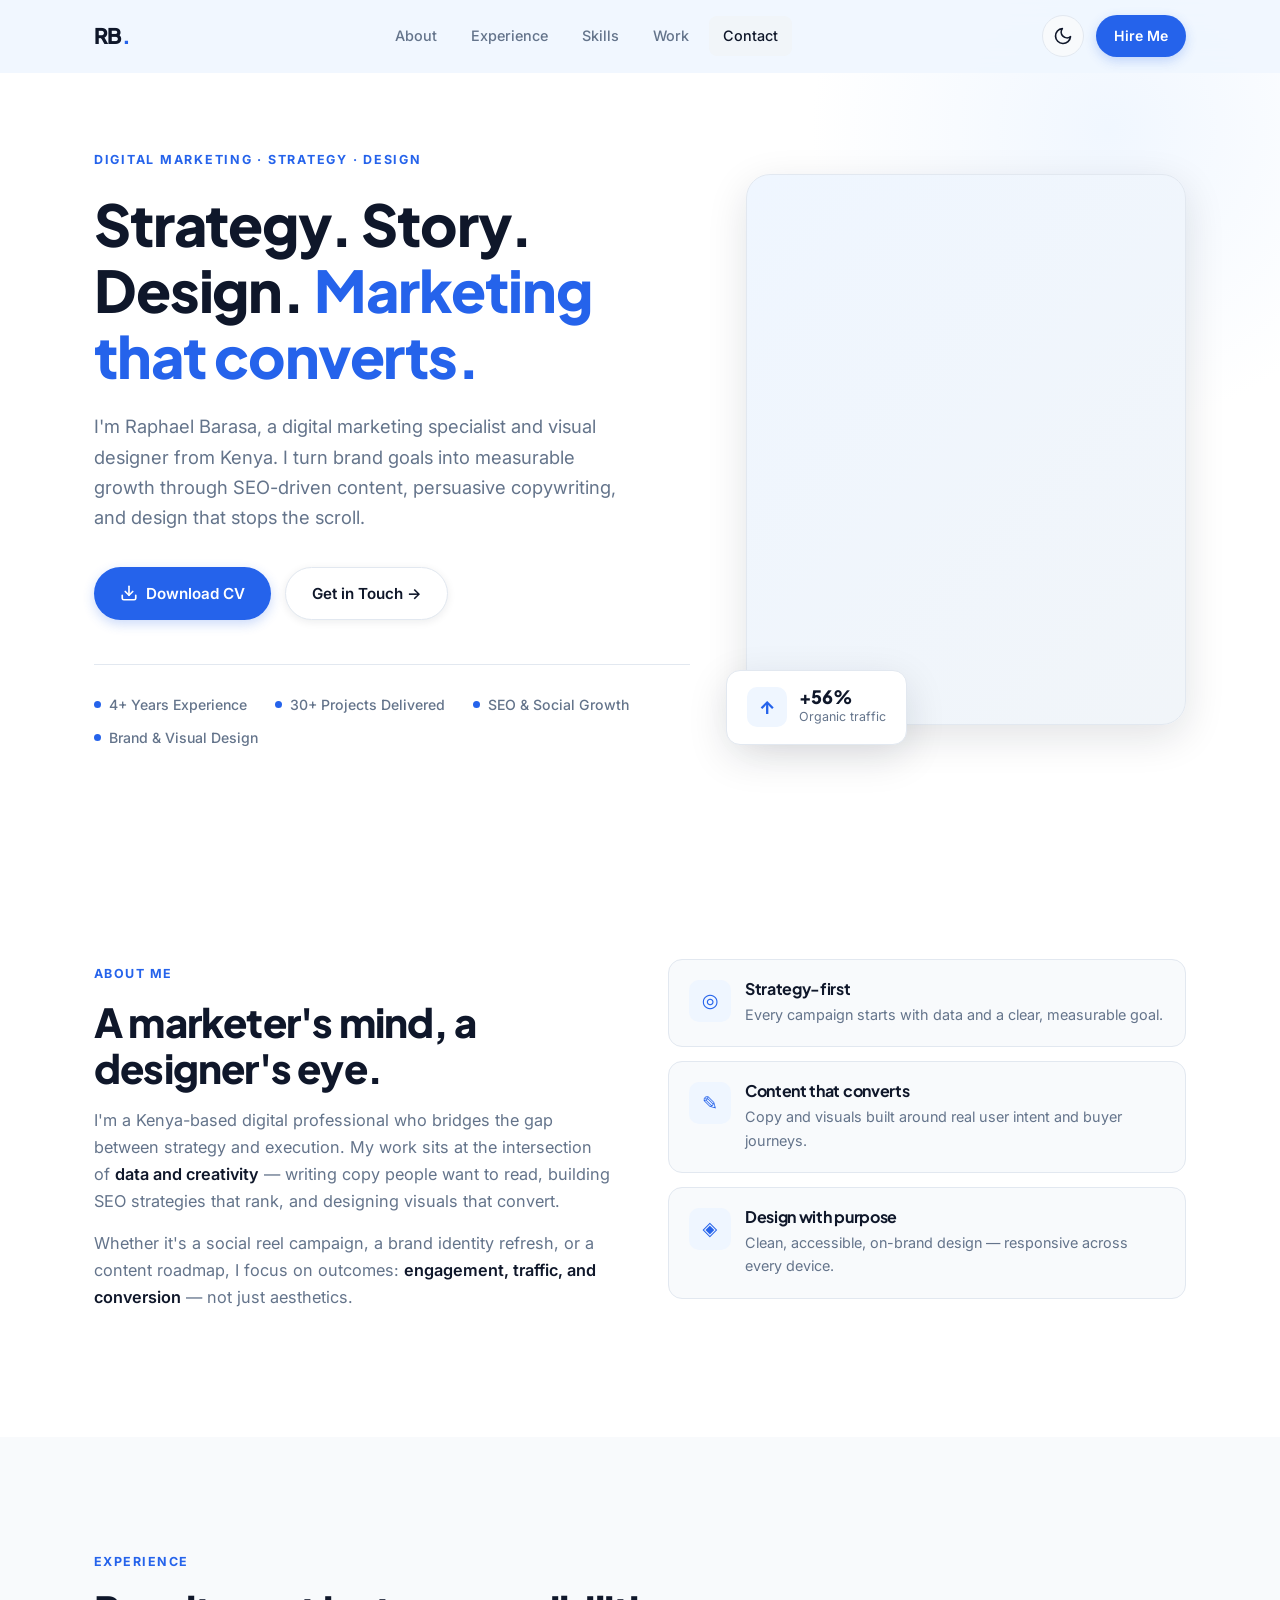
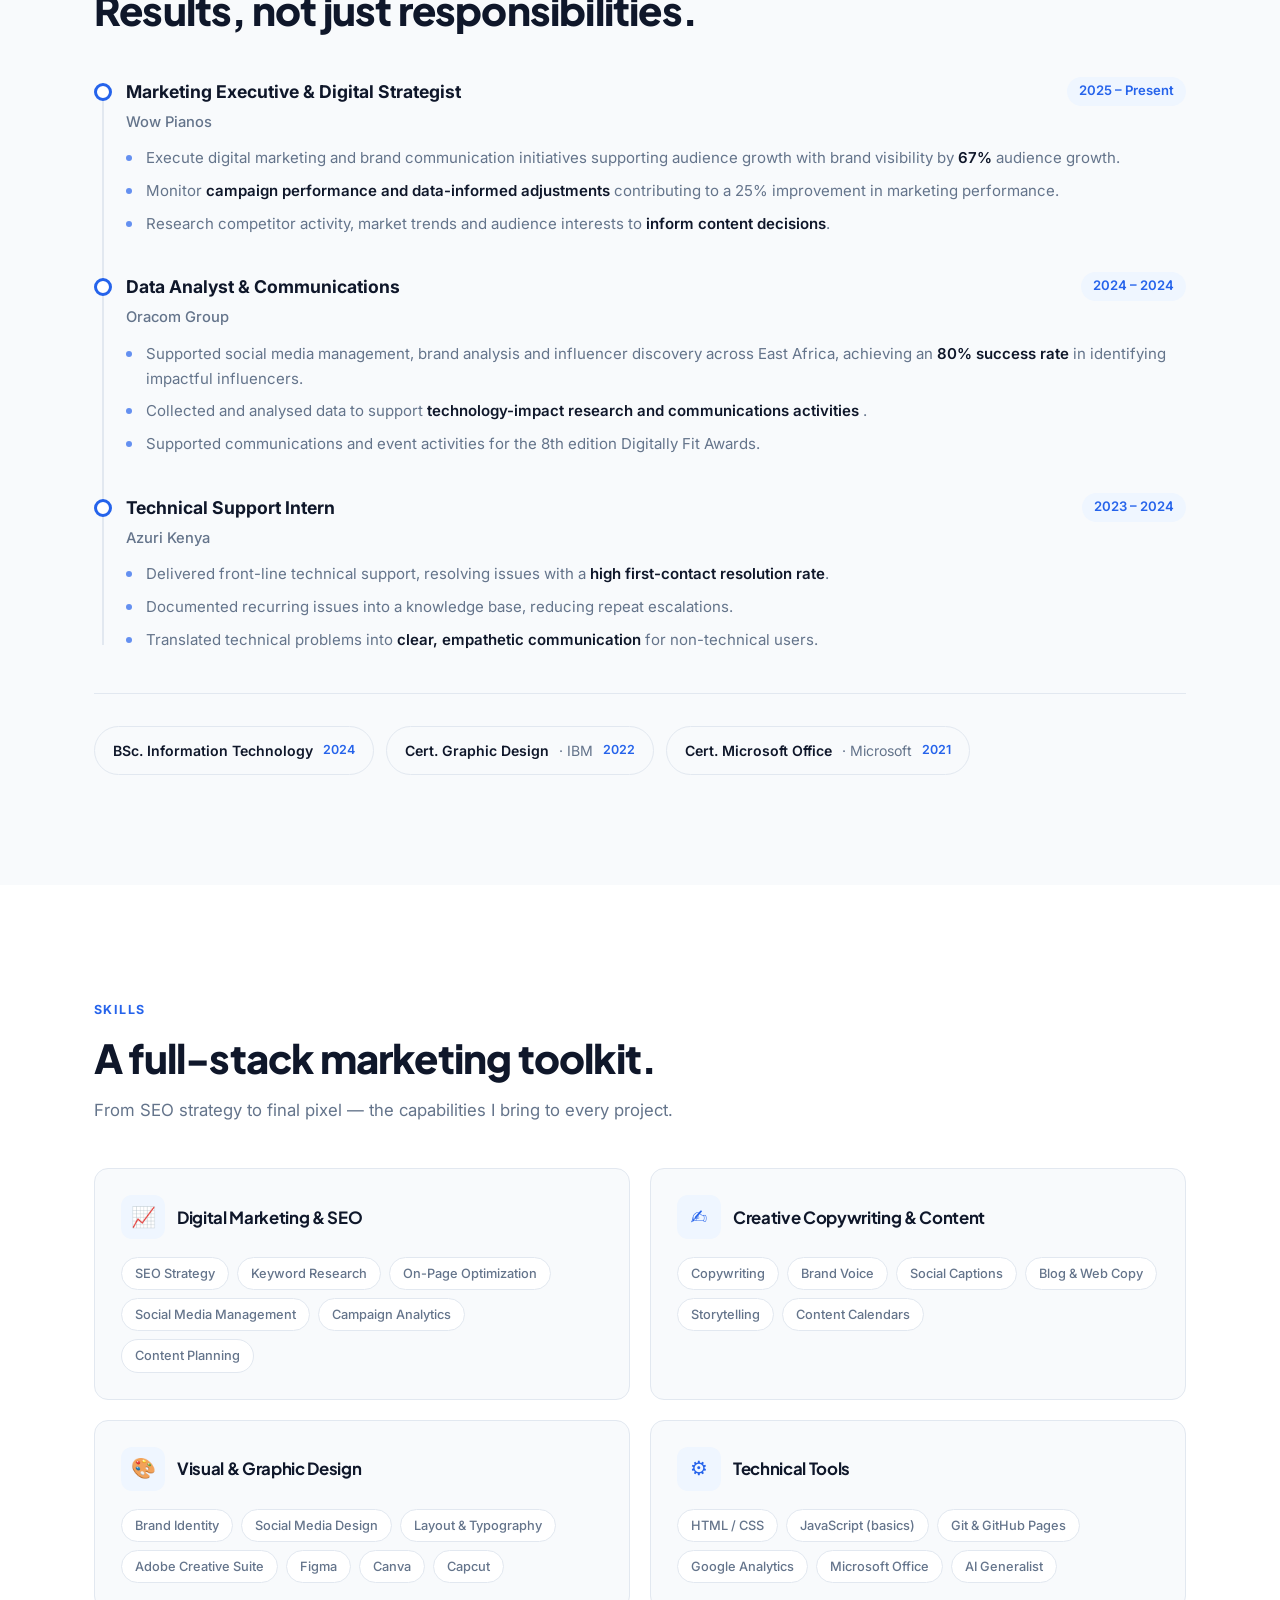
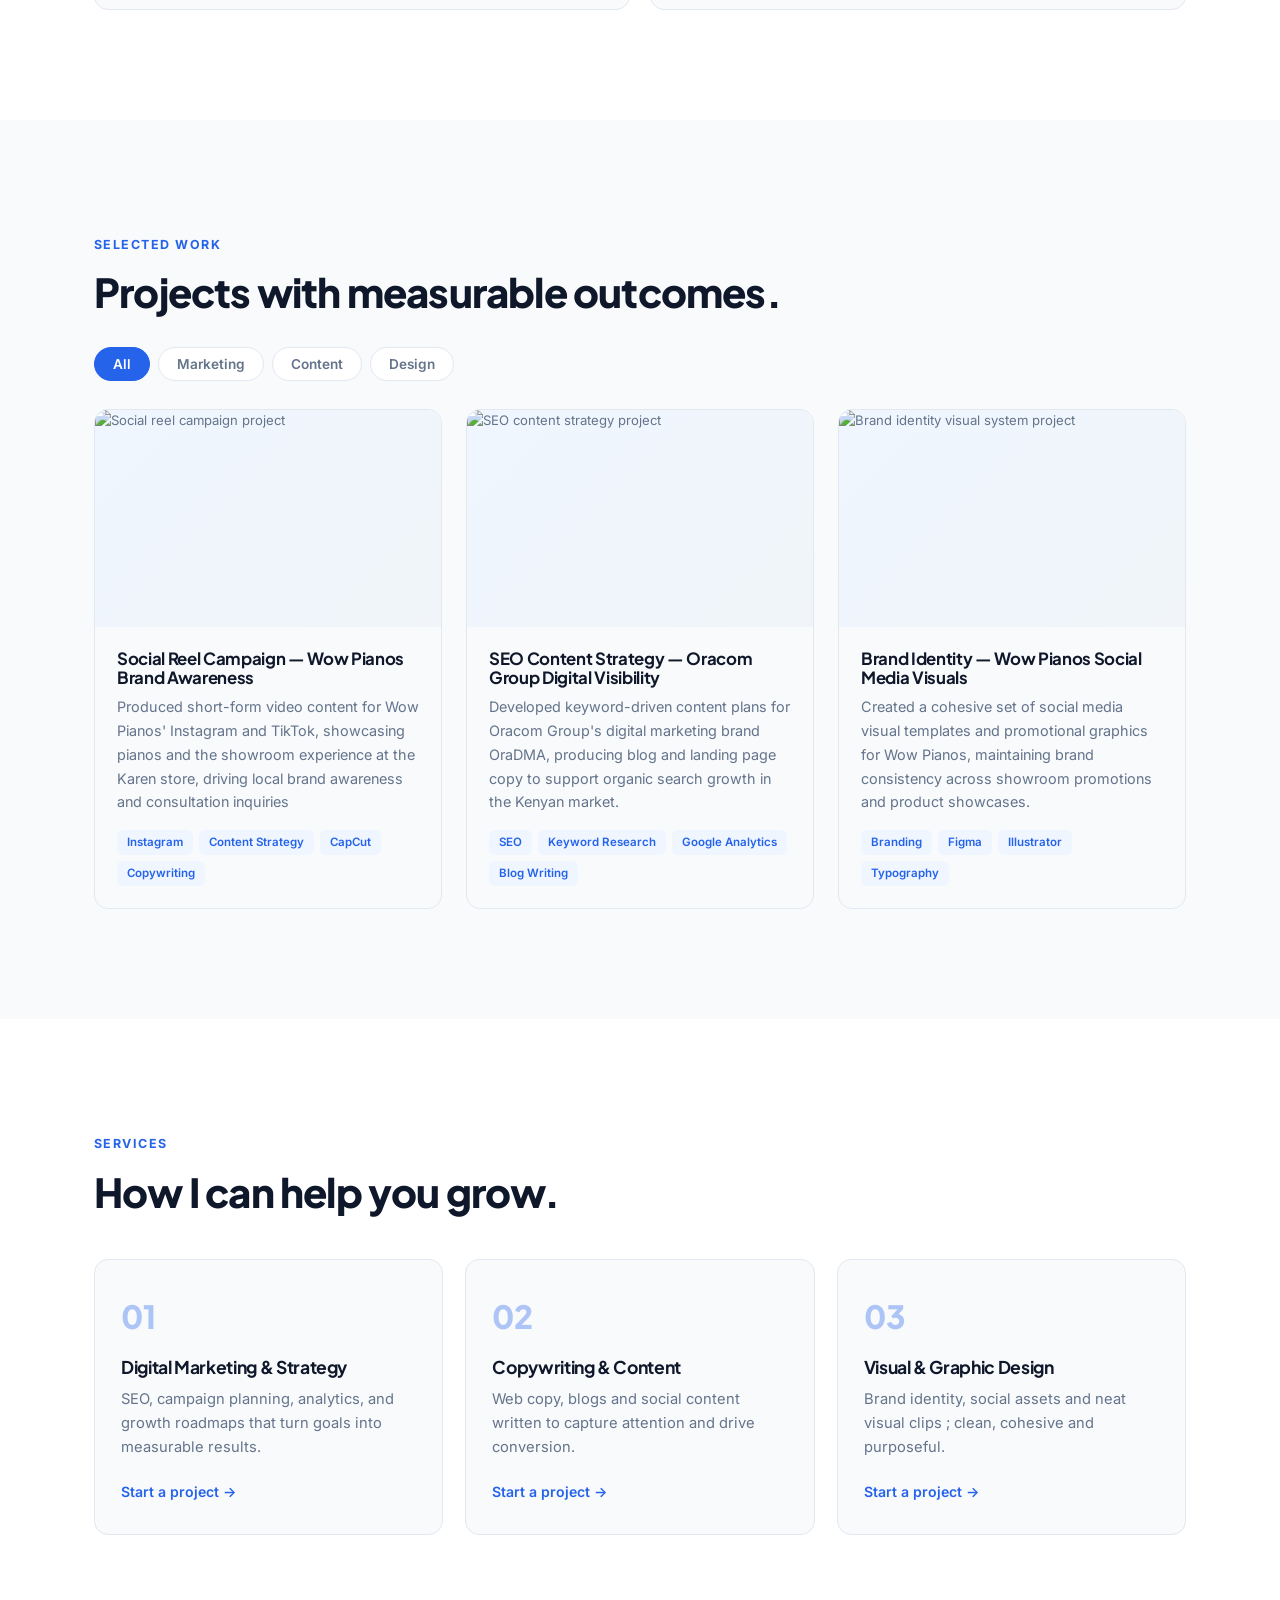
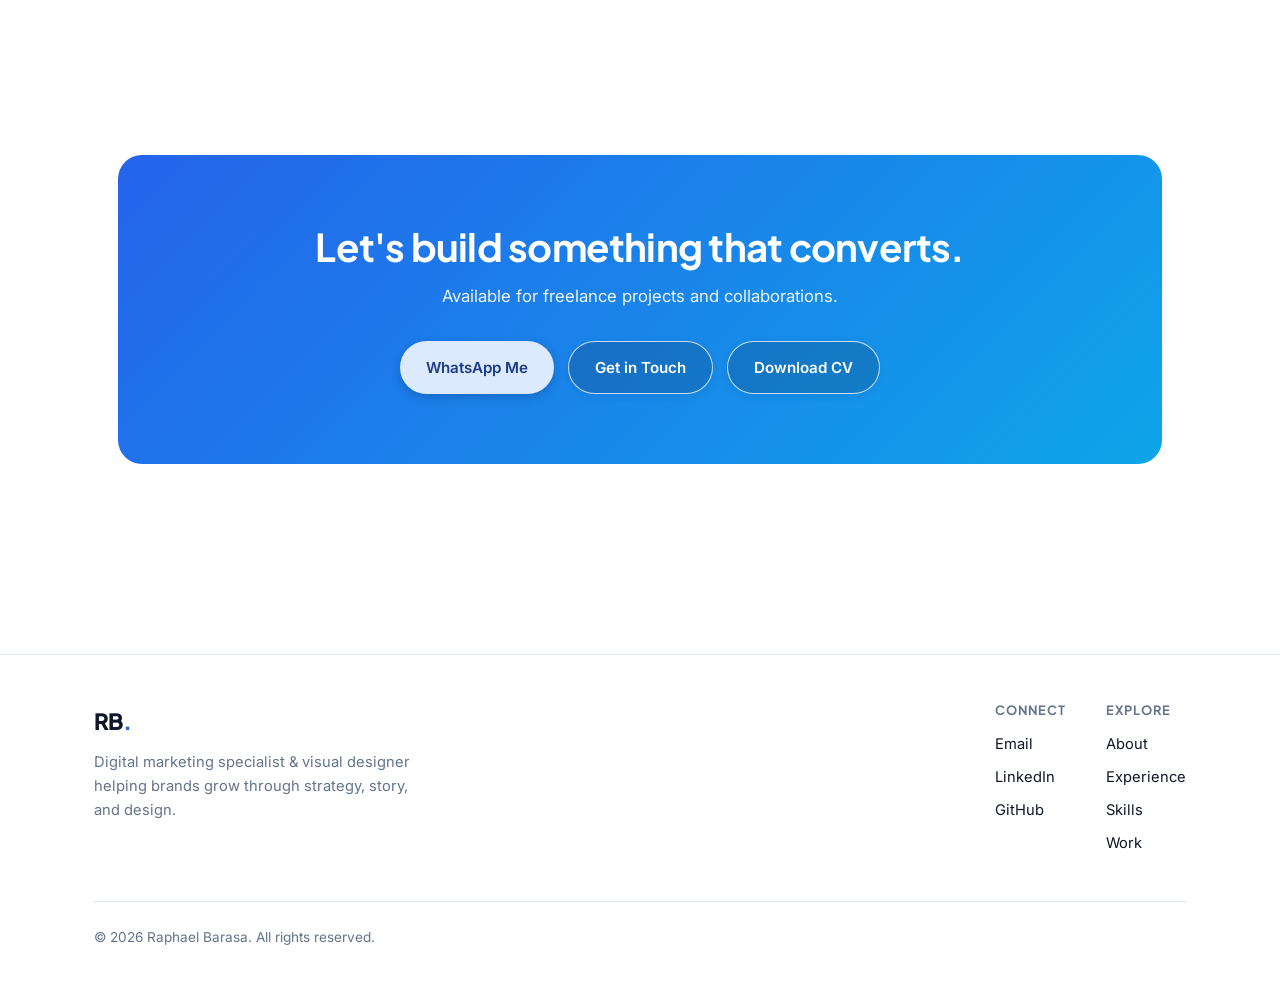
==== commit 14b1889e: "Update index.html" ====
--- a/index.html
+++ b/index.html
@@ -11,7 +11,7 @@
   <link rel="preconnect" href="https://fonts.googleapis.com" />
   <link rel="preconnect" href="https://fonts.gstatic.com" crossorigin />
   <link href="https://fonts.googleapis.com/css2?family=Inter:wght@400;500;600;700&family=Plus+Jakarta+Sans:wght@600;700;800&display=swap" rel="stylesheet" />
-  <link rel="stylesheet" href="styles.css" />
+  <link rel="stylesheet" href="/styles.css" />
 </head>
 
 <body>
@@ -72,8 +72,8 @@
 
         <div class="hero-visual">
           <div class="hero-portrait">
-            <!-- EDIT: replace with your portrait: <img src="assets/portrait.jpg" alt="Raphael Barasa" /> -->
-            <div class="placeholder-text">Add your portrait here<br /><code>&lt;img src="assets/portrait.jpg"&gt;</code></div>
+            <!-- EDIT: replace with your portrait: <img src="assets/portrait.jpg" alt="Raphael Barasa" /> 
+            <div class="placeholder-text">to be added <br /><code>&lt;img src="assets/portrait.jpg"&gt;</code></div> -->
           </div>
           <div class="hero-stat-card">
             <div class="stat-icon" aria-hidden="true">↑</div>
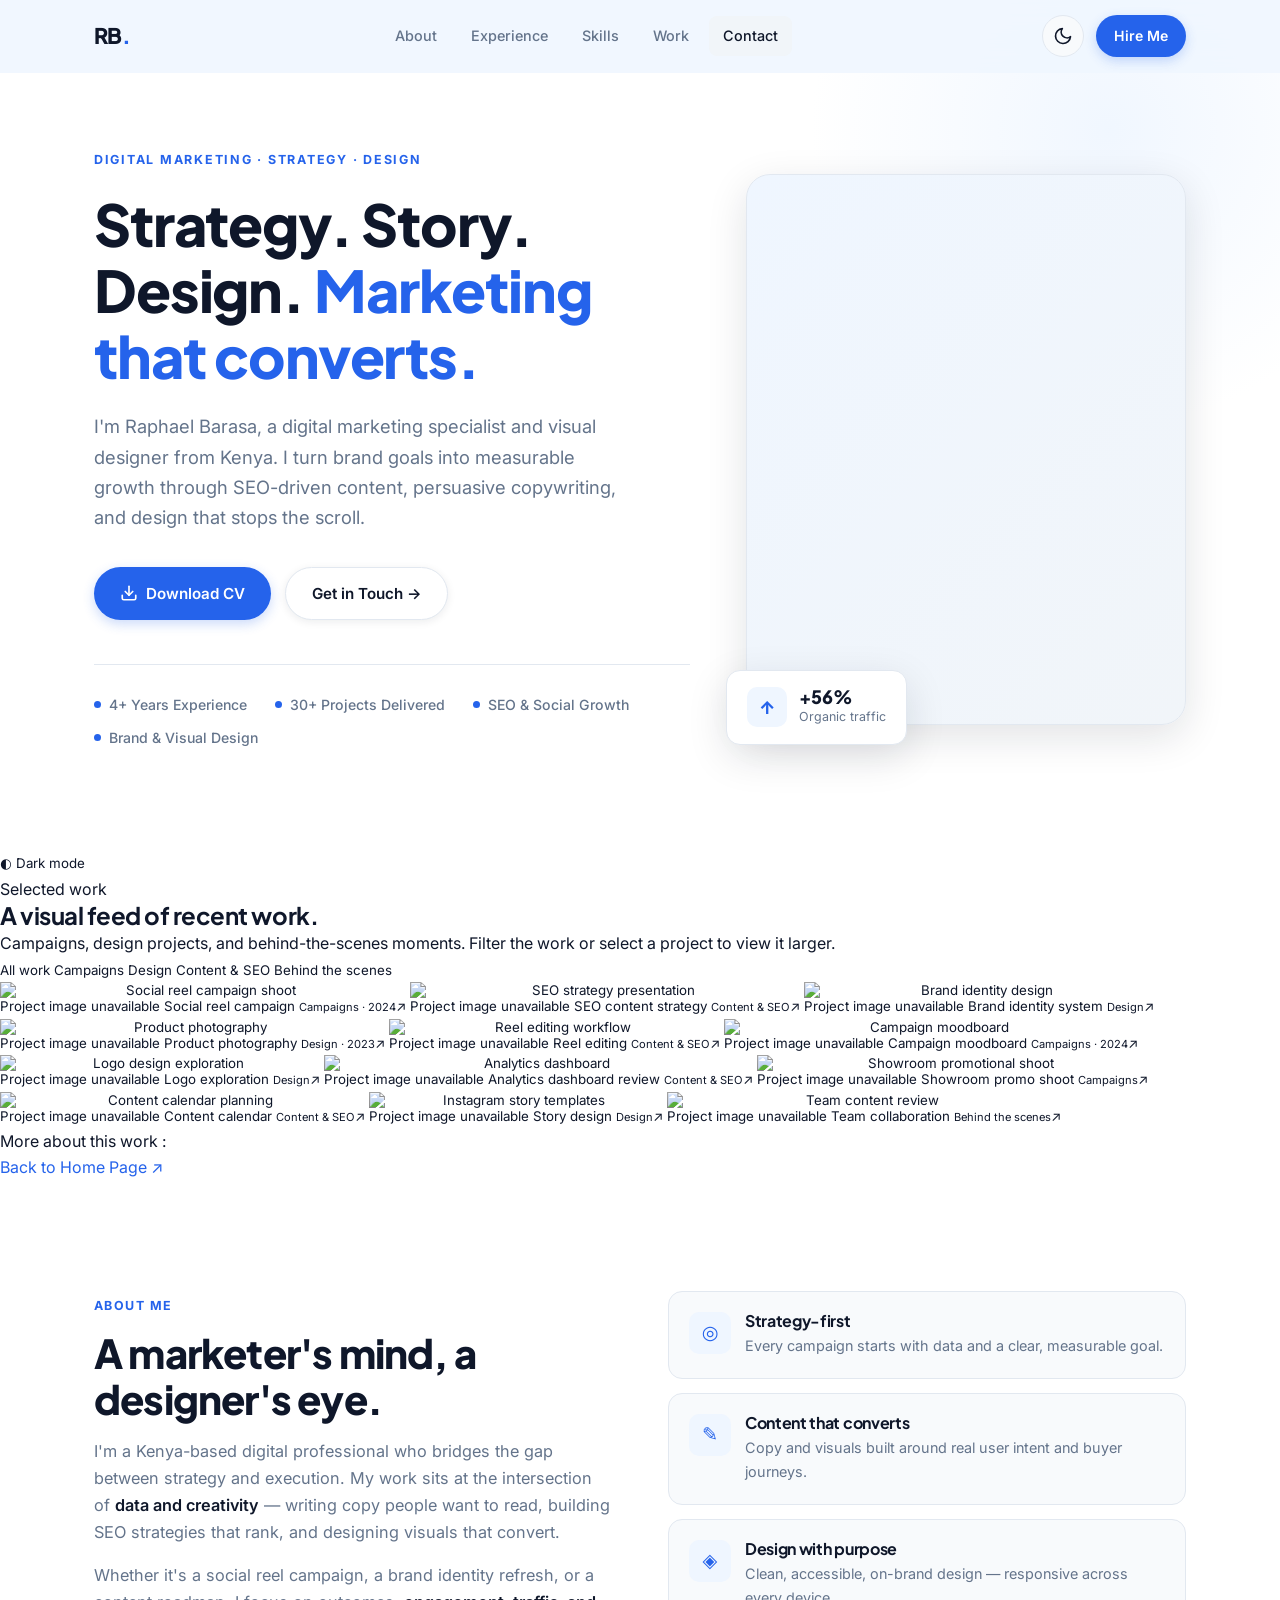
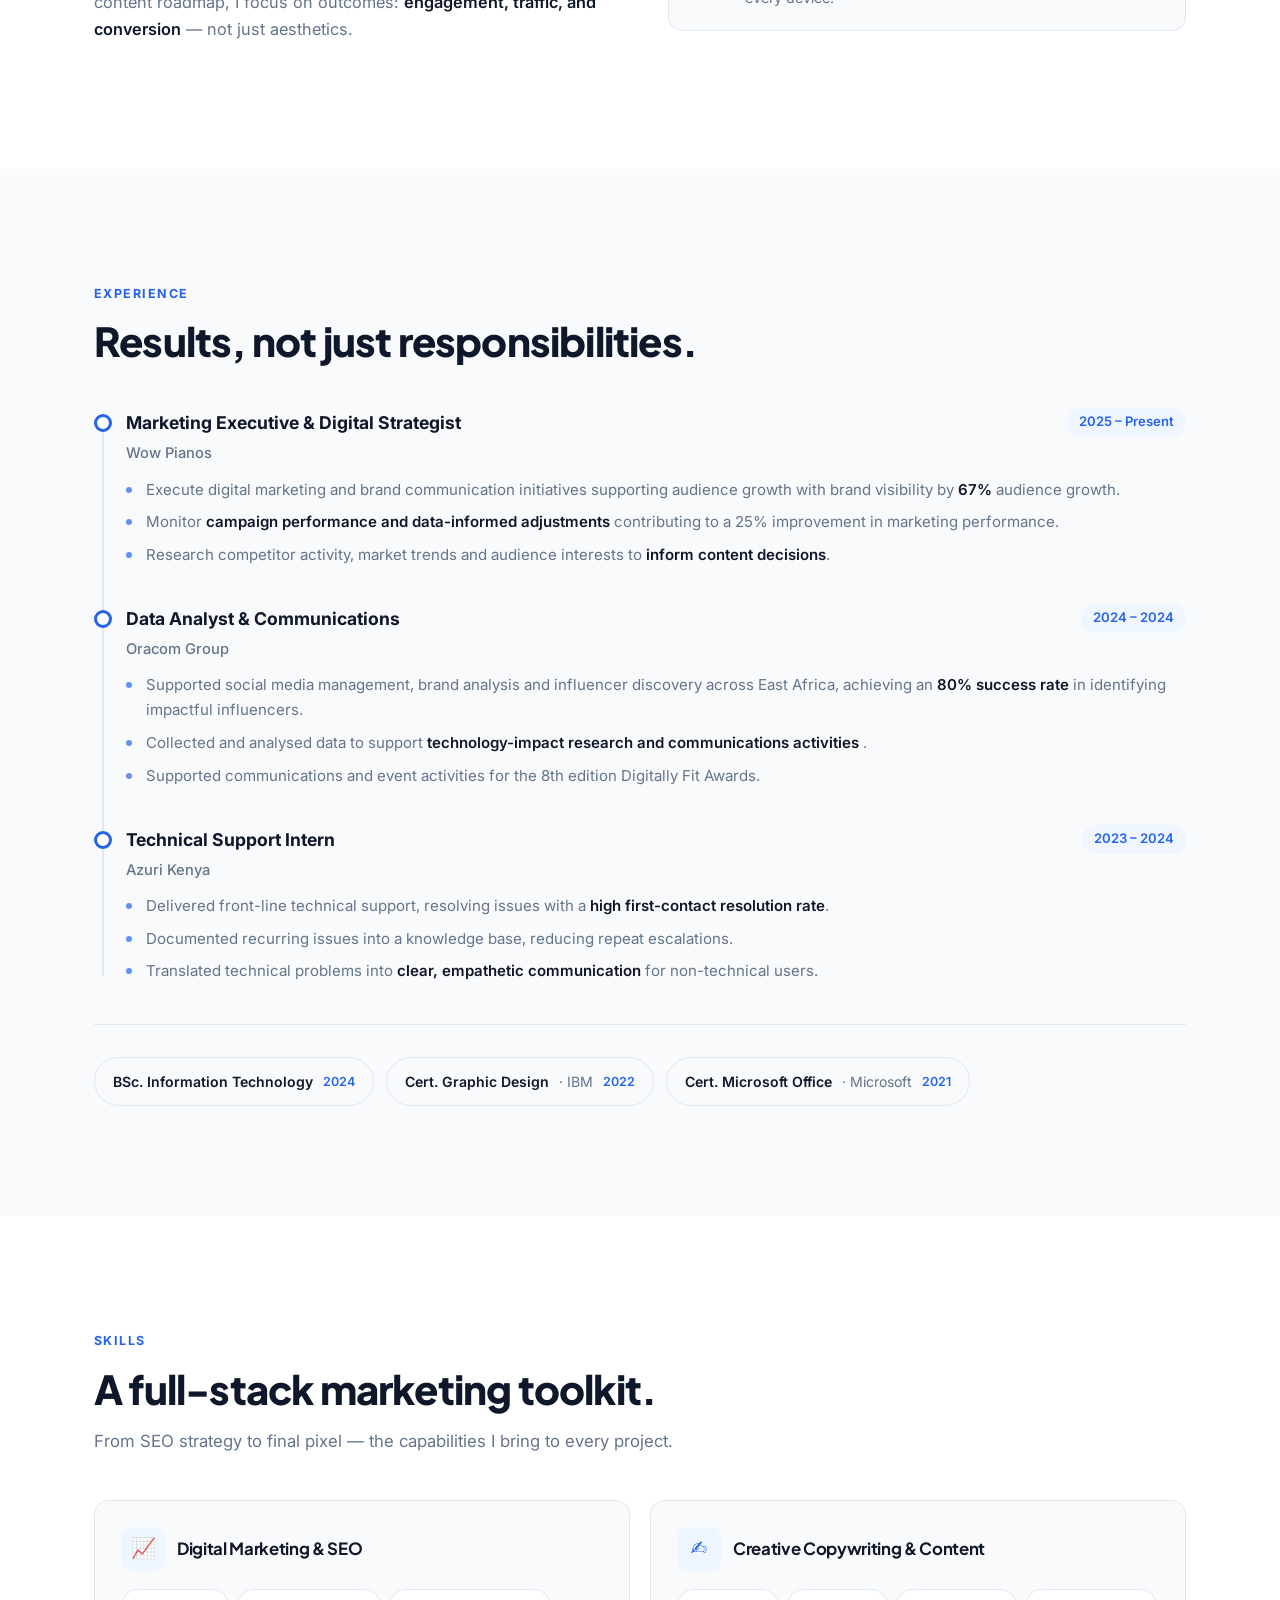
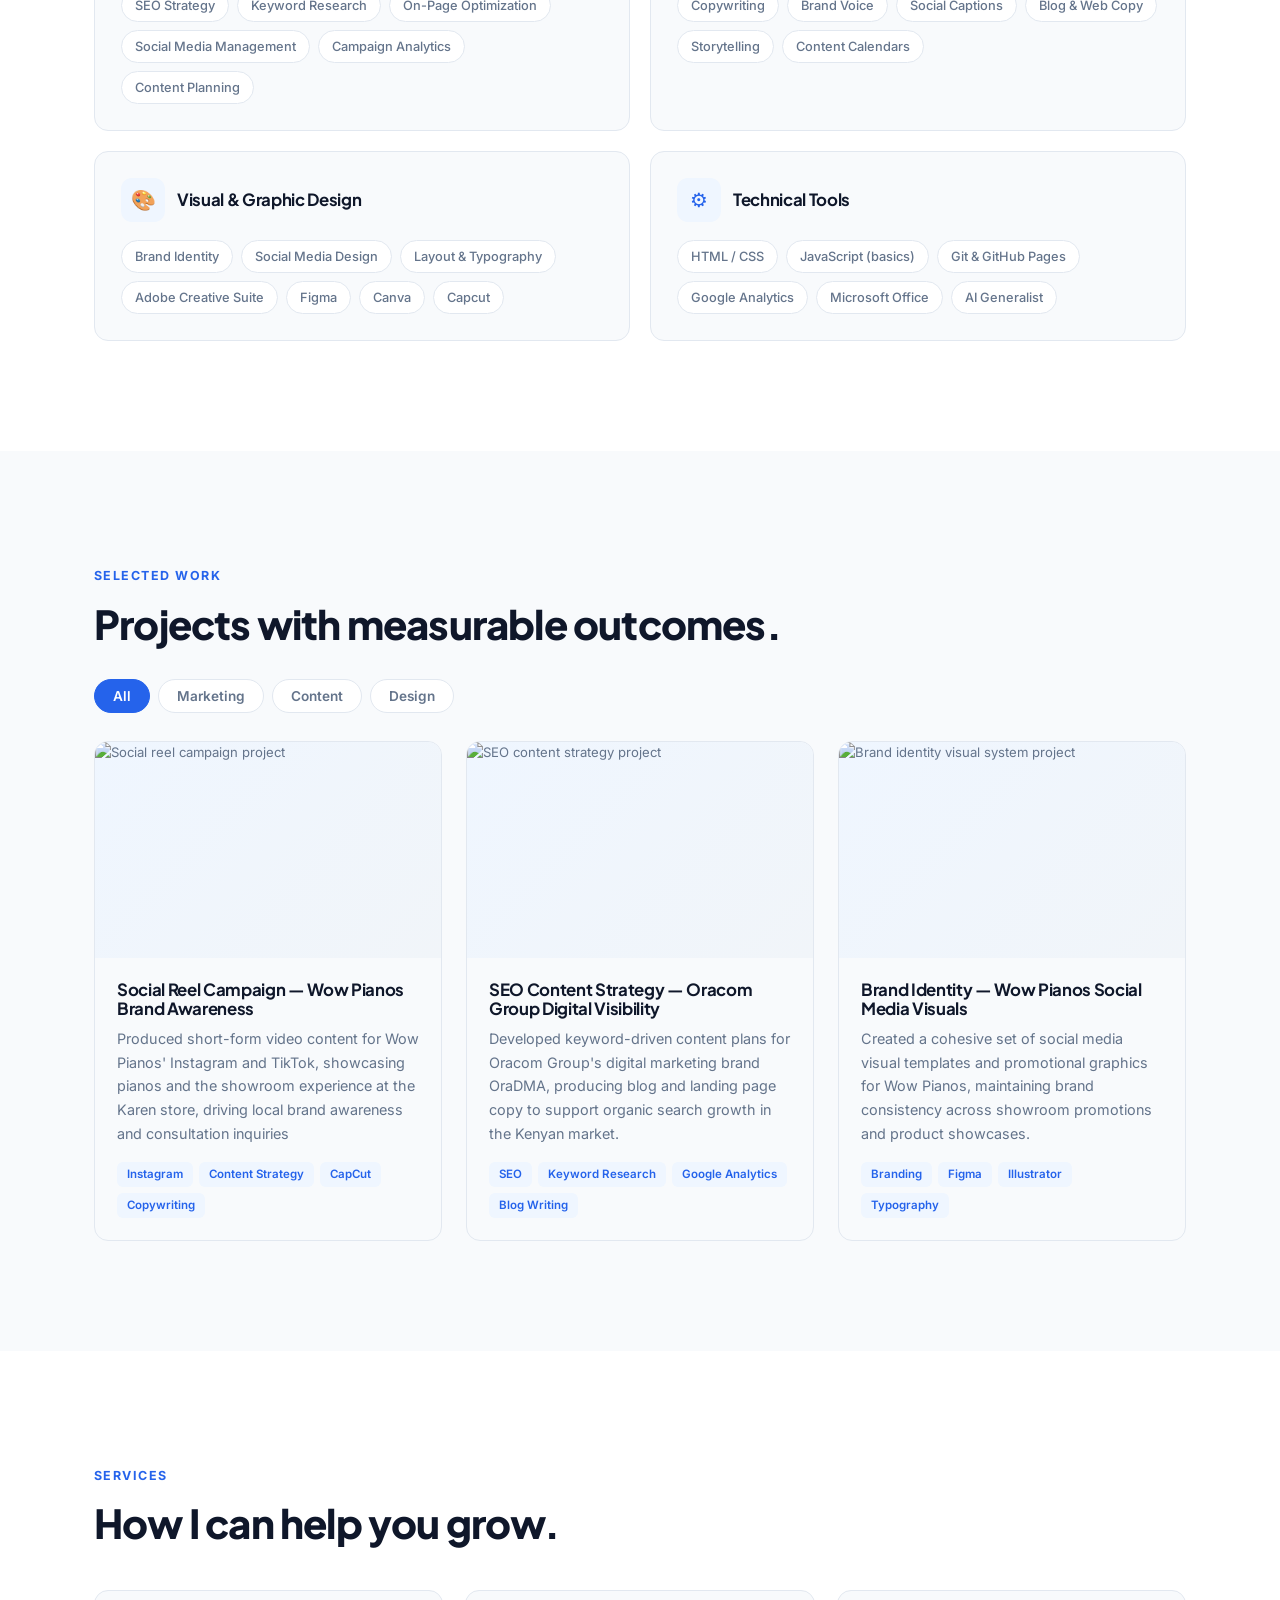
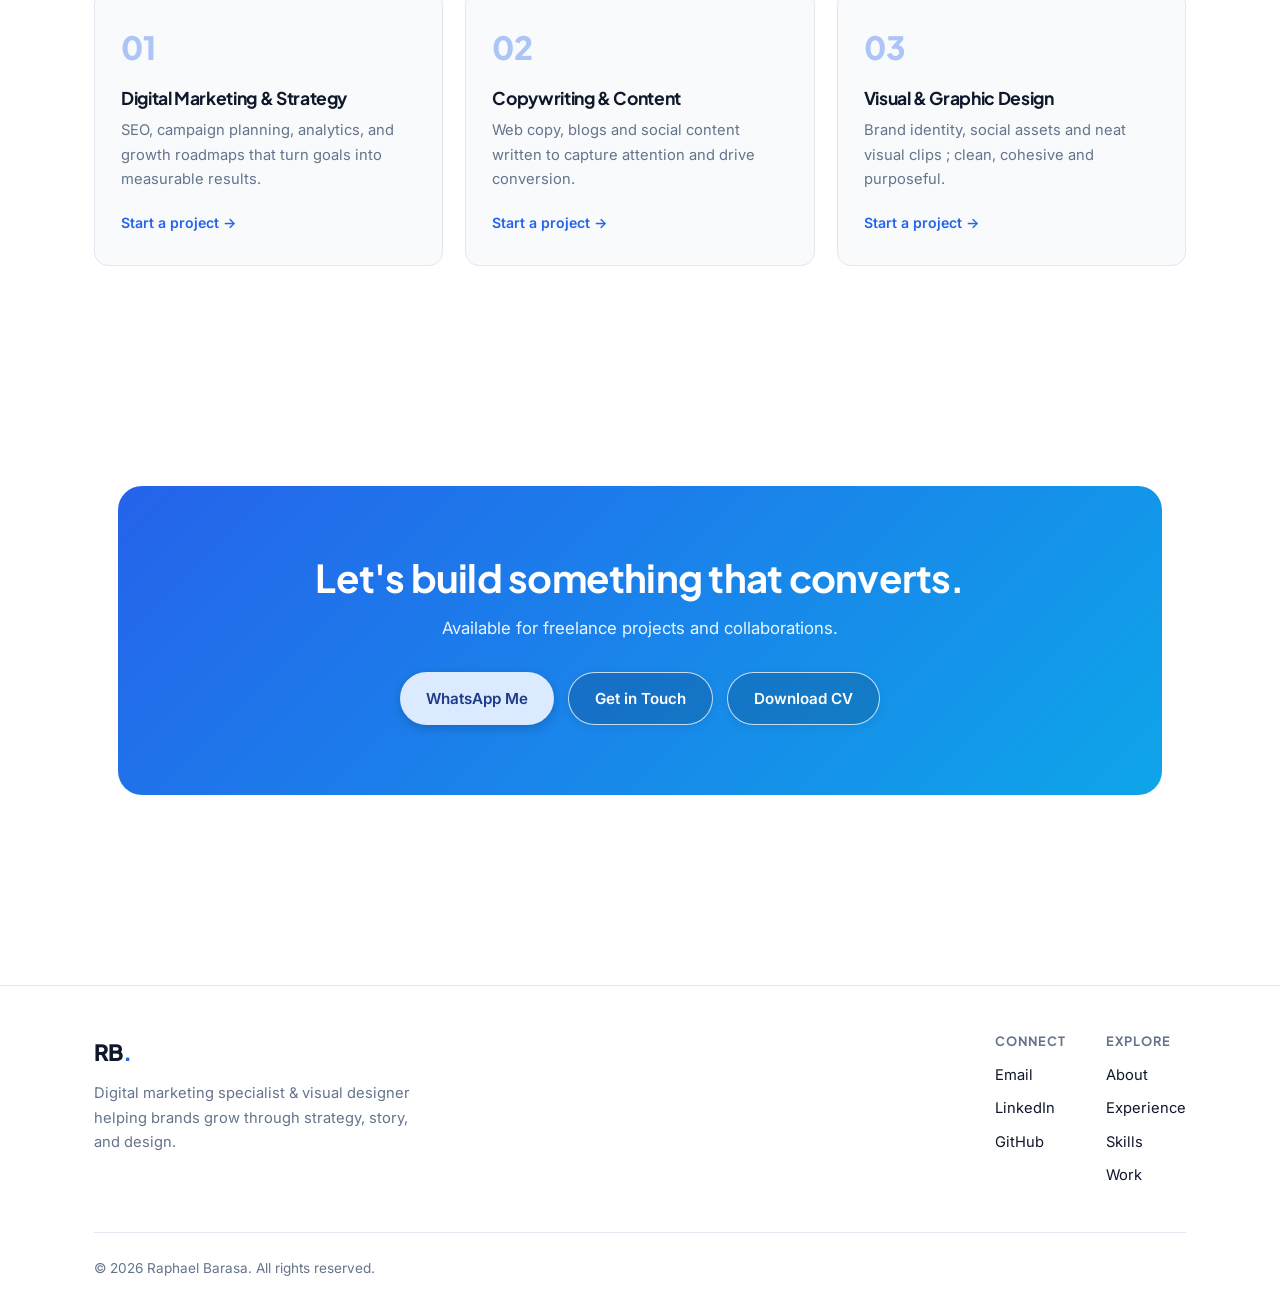
==== commit 8ed20442: "portfolio page addindex.html" ====
--- a/index.html
+++ b/index.html
@@ -92,6 +92,110 @@
       </div>
     </section>
 
+    <section class="portfolio-gallery" id="gallery" aria-labelledby="gallery-title">
+      
+      <div class="portfolio-gallery__container">
+        <button class="portfolio-gallery__theme-toggle" type="button" id="galleryThemeToggle" aria-pressed="false" aria-label="Enable dark mode">
+          <span aria-hidden="true">◐</span>
+          <span class="portfolio-gallery__theme-label">Dark mode</span>
+        </button>
+
+        <header class="portfolio-gallery__intro">
+          <p class="portfolio-gallery__eyebrow">Selected work</p>
+          <h2 class="portfolio-gallery__title" id="gallery-title">A visual feed of recent work.</h2>
+          <p class="portfolio-gallery__description">Campaigns, design projects, and behind-the-scenes moments. Filter the work or select a project to view it larger.</p>
+          
+        </header>
+
+        <nav class="portfolio-gallery__filters" aria-label="Filter projects">
+          <button class="portfolio-gallery__filter" type="button" data-filter="all" aria-pressed="true">All work</button>
+          <button class="portfolio-gallery__filter" type="button" data-filter="campaigns" aria-pressed="false">Campaigns</button>
+          <button class="portfolio-gallery__filter" type="button" data-filter="design" aria-pressed="false">Design</button>
+          <button class="portfolio-gallery__filter" type="button" data-filter="content" aria-pressed="false">Content &amp; SEO</button>
+          <button class="portfolio-gallery__filter" type="button" data-filter="behind-scenes" aria-pressed="false">Behind the scenes</button>
+        </nav>
+        <p class="portfolio-gallery__status" id="galleryStatus" aria-live="polite"></p>
+
+        <div class="portfolio-gallery__grid" id="galleryGrid">
+          <button class="portfolio-gallery__tile" type="button" data-category="campaigns" data-caption="Social reel campaign · Wow Pianos · 2024" aria-label="View Social reel campaign, Wow Pianos, 2024">
+            <img src="assets/gallery-1.jpg" alt="Social reel campaign shoot" loading="lazy" decoding="async" />
+            <span class="portfolio-gallery__image-fallback" aria-hidden="true">Project image unavailable</span>
+            <span class="portfolio-gallery__overlay"><span class="portfolio-gallery__caption">Social reel campaign <small>Campaigns · 2024</small></span><span class="portfolio-gallery__expand" aria-hidden="true">↗</span></span>
+          </button>
+          <button class="portfolio-gallery__tile" type="button" data-category="content" data-caption="SEO content strategy deck · Oracom Group" aria-label="View SEO content strategy deck, Oracom Group">
+            <img src="assets/gallery-2.jpg" alt="SEO strategy presentation" loading="lazy" decoding="async" />
+            <span class="portfolio-gallery__image-fallback" aria-hidden="true">Project image unavailable</span>
+            <span class="portfolio-gallery__overlay"><span class="portfolio-gallery__caption">SEO content strategy <small>Content &amp; SEO</small></span><span class="portfolio-gallery__expand" aria-hidden="true">↗</span></span>
+          </button>
+          <button class="portfolio-gallery__tile" type="button" data-category="design" data-caption="Brand identity system · Wow Pianos social templates" aria-label="View Brand identity system, Wow Pianos social templates">
+            <img src="assets/gallery-3.jpg" alt="Brand identity design" loading="lazy" decoding="async" />
+            <span class="portfolio-gallery__image-fallback" aria-hidden="true">Project image unavailable</span>
+            <span class="portfolio-gallery__overlay"><span class="portfolio-gallery__caption">Brand identity system <small>Design</small></span><span class="portfolio-gallery__expand" aria-hidden="true">↗</span></span>
+          </button>
+          <button class="portfolio-gallery__tile" type="button" data-category="design" data-caption="Product photography session · 2023" aria-label="View Product photography session, 2023">
+            <img src="assets/gallery-4.jpg" alt="Product photography" loading="lazy" decoding="async" />
+            <span class="portfolio-gallery__image-fallback" aria-hidden="true">Project image unavailable</span>
+            <span class="portfolio-gallery__overlay"><span class="portfolio-gallery__caption">Product photography <small>Design · 2023</small></span><span class="portfolio-gallery__expand" aria-hidden="true">↗</span></span>
+          </button>
+          <button class="portfolio-gallery__tile" type="button" data-category="content" data-caption="Reel editing · CapCut timeline" aria-label="View Reel editing, CapCut timeline">
+            <img src="assets/gallery-5.jpg" alt="Reel editing workflow" loading="lazy" decoding="async" />
+            <span class="portfolio-gallery__image-fallback" aria-hidden="true">Project image unavailable</span>
+            <span class="portfolio-gallery__overlay"><span class="portfolio-gallery__caption">Reel editing <small>Content &amp; SEO</small></span><span class="portfolio-gallery__expand" aria-hidden="true">↗</span></span>
+          </button>
+          <button class="portfolio-gallery__tile" type="button" data-category="campaigns" data-caption="Campaign moodboard · Q3 2024" aria-label="View Campaign moodboard, Q3 2024">
+            <img src="assets/gallery-6.jpg" alt="Campaign moodboard" loading="lazy" decoding="async" />
+            <span class="portfolio-gallery__image-fallback" aria-hidden="true">Project image unavailable</span>
+            <span class="portfolio-gallery__overlay"><span class="portfolio-gallery__caption">Campaign moodboard <small>Campaigns · 2024</small></span><span class="portfolio-gallery__expand" aria-hidden="true">↗</span></span>
+          </button>
+          <button class="portfolio-gallery__tile" type="button" data-category="design" data-caption="Logo exploration · iteration board" aria-label="View Logo exploration, iteration board">
+            <img src="assets/gallery-7.jpg" alt="Logo design exploration" loading="lazy" decoding="async" />
+            <span class="portfolio-gallery__image-fallback" aria-hidden="true">Project image unavailable</span>
+            <span class="portfolio-gallery__overlay"><span class="portfolio-gallery__caption">Logo exploration <small>Design</small></span><span class="portfolio-gallery__expand" aria-hidden="true">↗</span></span>
+          </button>
+          <button class="portfolio-gallery__tile" type="button" data-category="content" data-caption="Analytics dashboard review · SEO monitoring" aria-label="View Analytics dashboard review, SEO monitoring">
+            <img src="assets/gallery-8.jpg" alt="Analytics dashboard" loading="lazy" decoding="async" />
+            <span class="portfolio-gallery__image-fallback" aria-hidden="true">Project image unavailable</span>
+            <span class="portfolio-gallery__overlay"><span class="portfolio-gallery__caption">Analytics dashboard review <small>Content &amp; SEO</small></span><span class="portfolio-gallery__expand" aria-hidden="true">↗</span></span>
+          </button>
+          <button class="portfolio-gallery__tile" type="button" data-category="campaigns" data-caption="Showroom promo shoot · Wow Pianos Karen" aria-label="View Showroom promo shoot, Wow Pianos Karen">
+            <img src="assets/gallery-9.jpg" alt="Showroom promotional shoot" loading="lazy" decoding="async" />
+            <span class="portfolio-gallery__image-fallback" aria-hidden="true">Project image unavailable</span>
+            <span class="portfolio-gallery__overlay"><span class="portfolio-gallery__caption">Showroom promo shoot <small>Campaigns</small></span><span class="portfolio-gallery__expand" aria-hidden="true">↗</span></span>
+          </button>
+          <button class="portfolio-gallery__tile" type="button" data-category="content" data-caption="Content calendar · planning session" aria-label="View Content calendar, planning session">
+            <img src="assets/gallery-10.jpg" alt="Content calendar planning" loading="lazy" decoding="async" />
+            <span class="portfolio-gallery__image-fallback" aria-hidden="true">Project image unavailable</span>
+            <span class="portfolio-gallery__overlay"><span class="portfolio-gallery__caption">Content calendar <small>Content &amp; SEO</small></span><span class="portfolio-gallery__expand" aria-hidden="true">↗</span></span>
+          </button>
+          <button class="portfolio-gallery__tile" type="button" data-category="design" data-caption="Story design · Instagram templates" aria-label="View Story design, Instagram templates">
+            <img src="assets/gallery-11.jpg" alt="Instagram story templates" loading="lazy" decoding="async" />
+            <span class="portfolio-gallery__image-fallback" aria-hidden="true">Project image unavailable</span>
+            <span class="portfolio-gallery__overlay"><span class="portfolio-gallery__caption">Story design <small>Design</small></span><span class="portfolio-gallery__expand" aria-hidden="true">↗</span></span>
+          </button>
+          <button class="portfolio-gallery__tile" type="button" data-category="behind-scenes" data-caption="Team collaboration · content review" aria-label="View Team collaboration, content review">
+            <img src="assets/gallery-12.jpg" alt="Team content review" loading="lazy" decoding="async" />
+            <span class="portfolio-gallery__image-fallback" aria-hidden="true">Project image unavailable</span>
+            <span class="portfolio-gallery__overlay"><span class="portfolio-gallery__caption">Team collaboration <small>Behind the scenes</small></span><span class="portfolio-gallery__expand" aria-hidden="true">↗</span></span>
+          </button>
+        </div>
+
+        <footer class="portfolio-gallery__footer">
+          <p>More about this work :</p>
+          <a class="portfolio-gallery__link" href="https://www.raphaelbarasa.online/" target="_blank" rel="noopener noreferrer">Back to Home Page <span aria-hidden="true">↗</span></a>
+        </footer>
+      </div>
+
+      <div class="portfolio-gallery__lightbox" id="galleryLightbox" role="dialog" aria-modal="true" aria-label="Project image viewer" aria-describedby="galleryLightboxCaption" tabindex="-1" hidden>
+        <button class="portfolio-gallery__lightbox-close" type="button" id="galleryLightboxClose" aria-label="Close image viewer">×</button>
+        <button class="portfolio-gallery__lightbox-nav portfolio-gallery__lightbox-prev" type="button" id="galleryLightboxPrev" aria-label="Previous project">‹</button>
+        <figure class="portfolio-gallery__lightbox-figure">
+          <img class="portfolio-gallery__lightbox-image" id="galleryLightboxImage" src="" alt="" />
+          <p class="portfolio-gallery__lightbox-fallback" id="galleryLightboxFallback" hidden>Project image unavailable</p>
+          <figcaption id="galleryLightboxCaption"></figcaption>
+        </figure>
+        <button class="portfolio-gallery__lightbox-nav portfolio-gallery__lightbox-next" type="button" id="galleryLightboxNext" aria-label="Next project">›</button>
+      </div>
+    </section>
     <!-- ================= ABOUT ================= -->
     <section class="section" id="about">
       <div class="container">
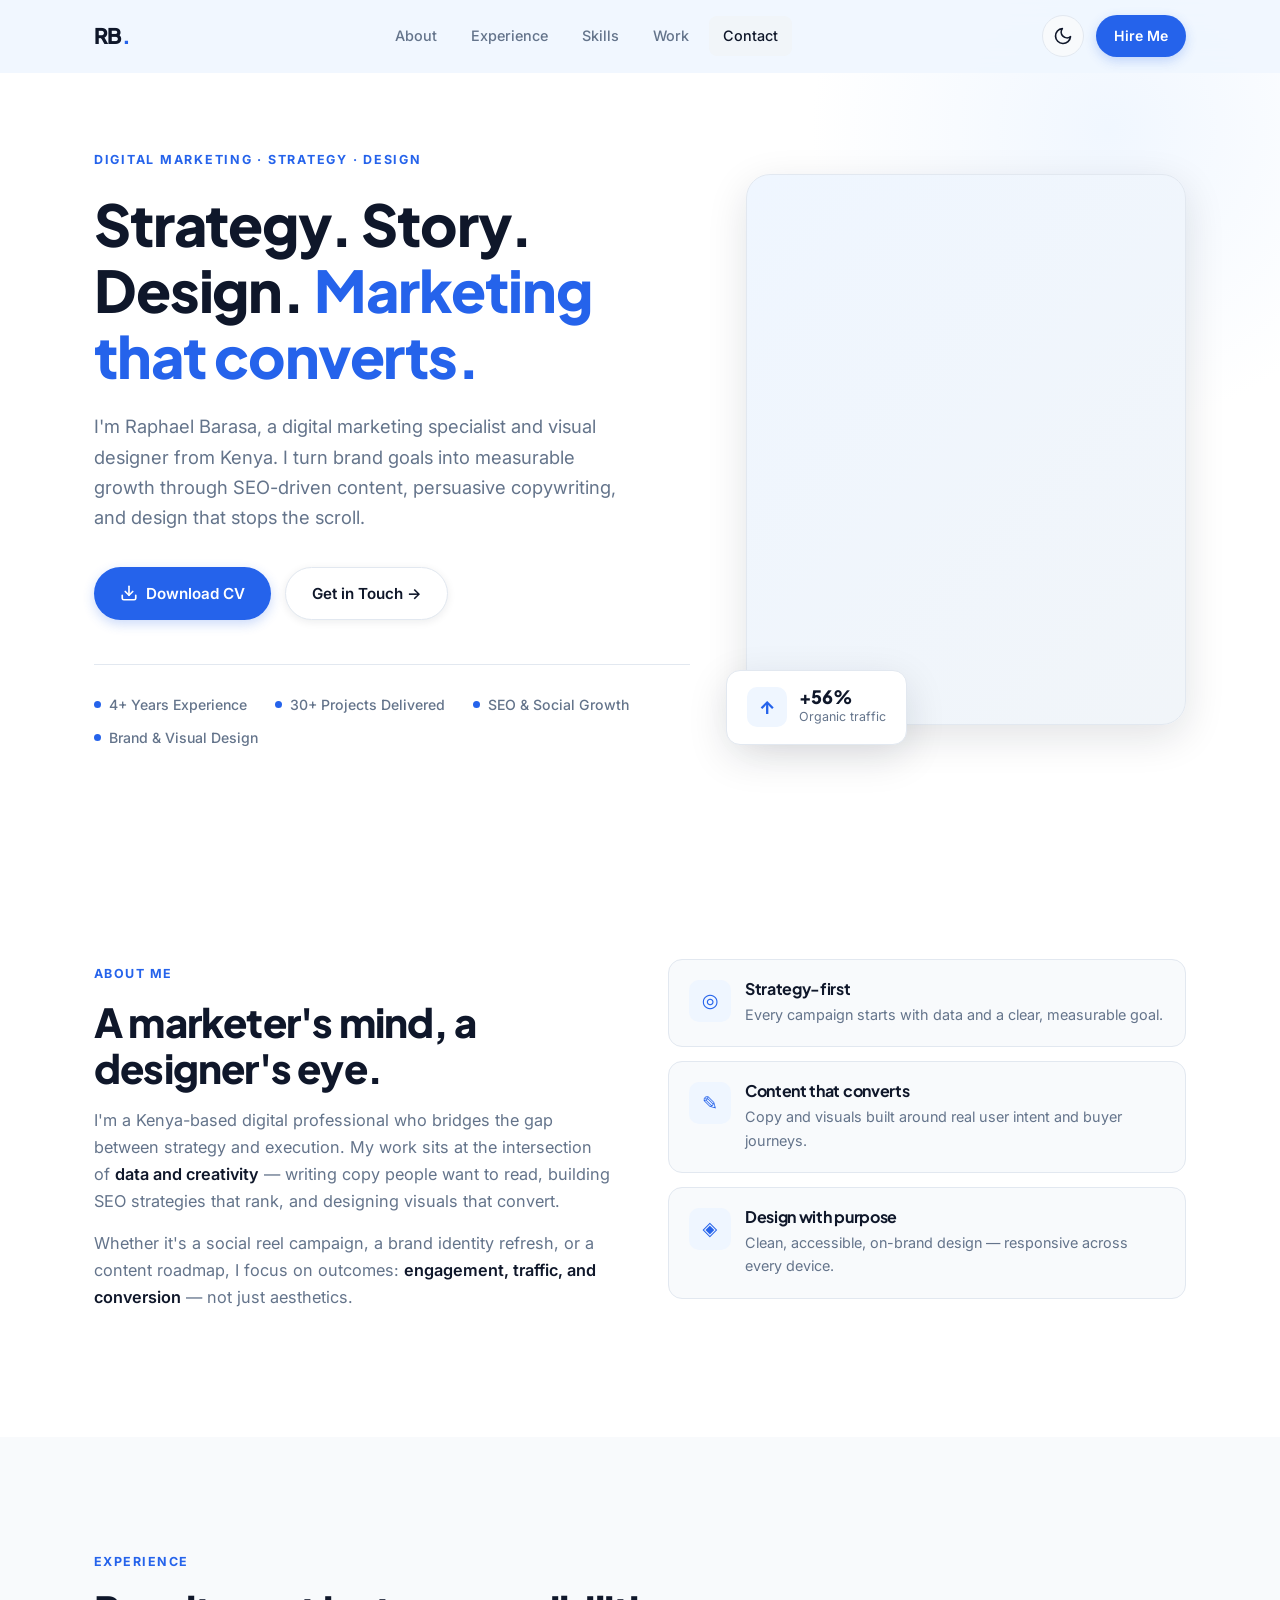
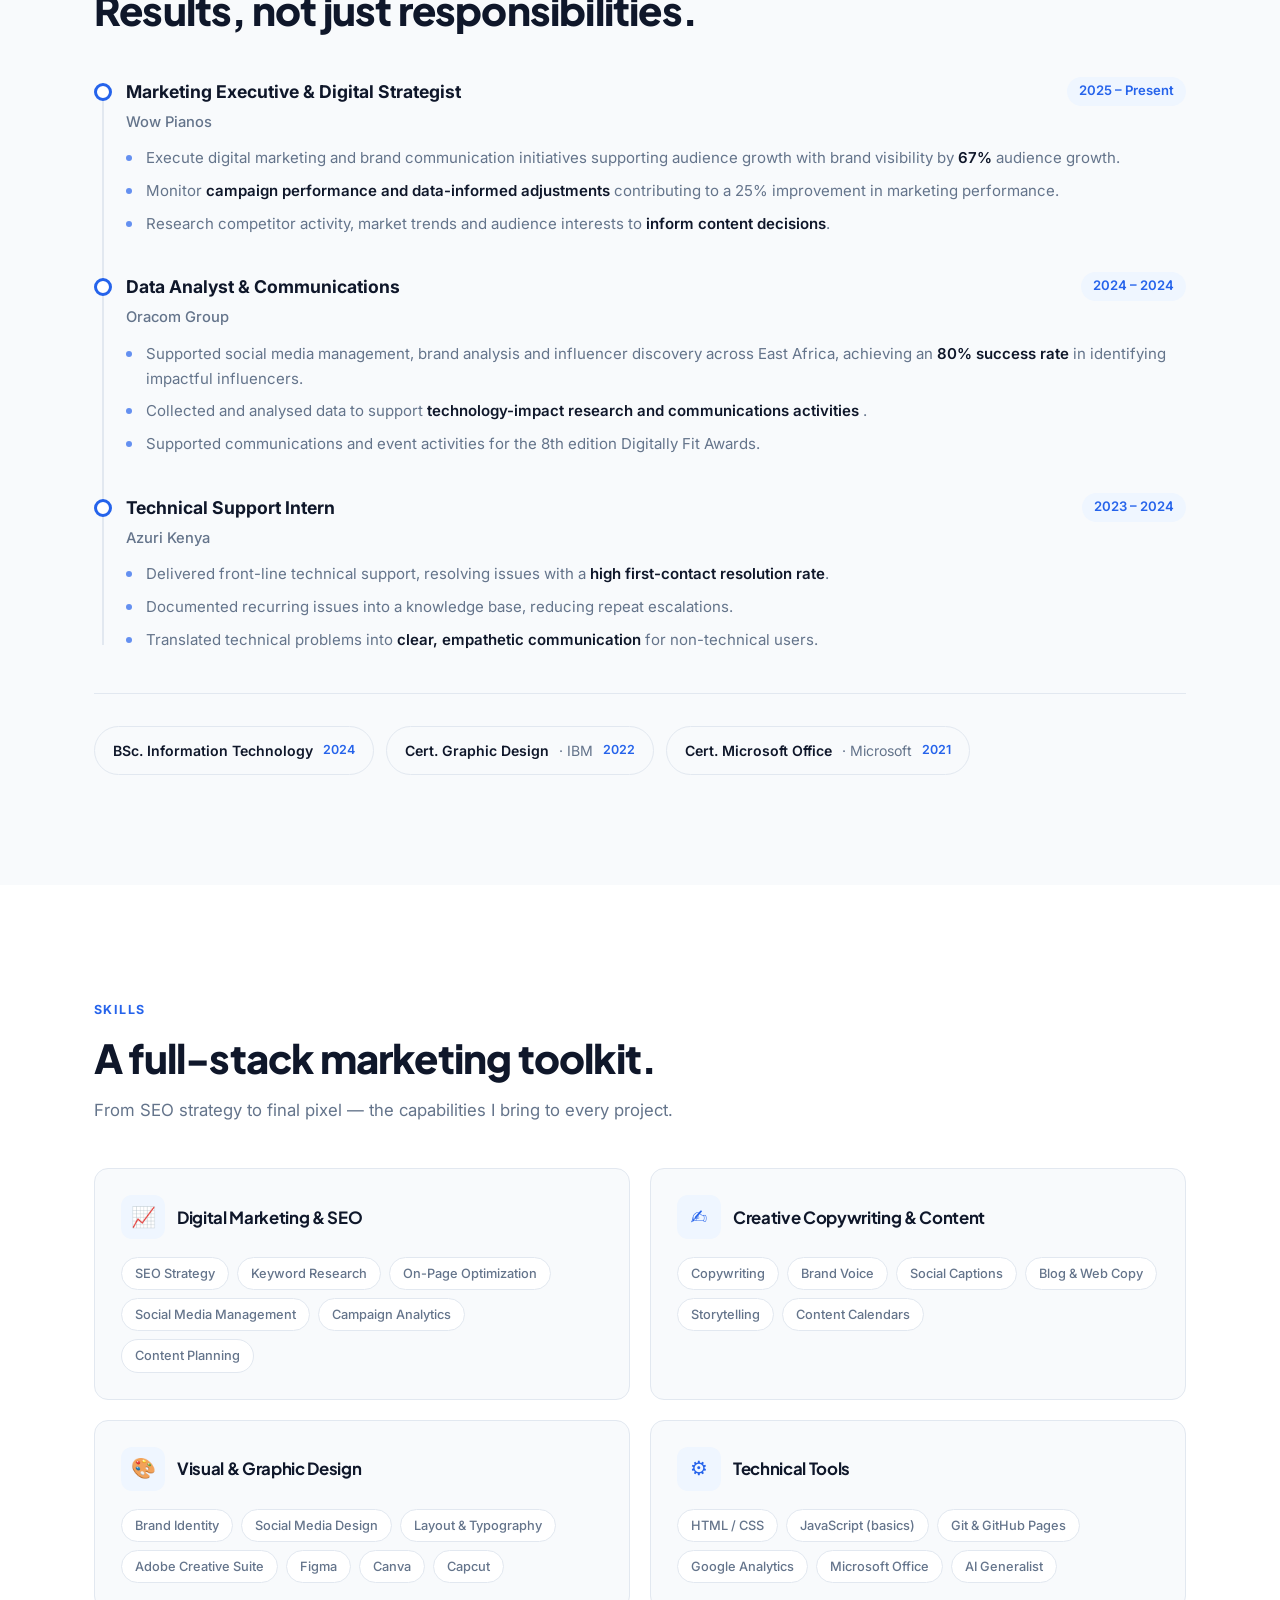
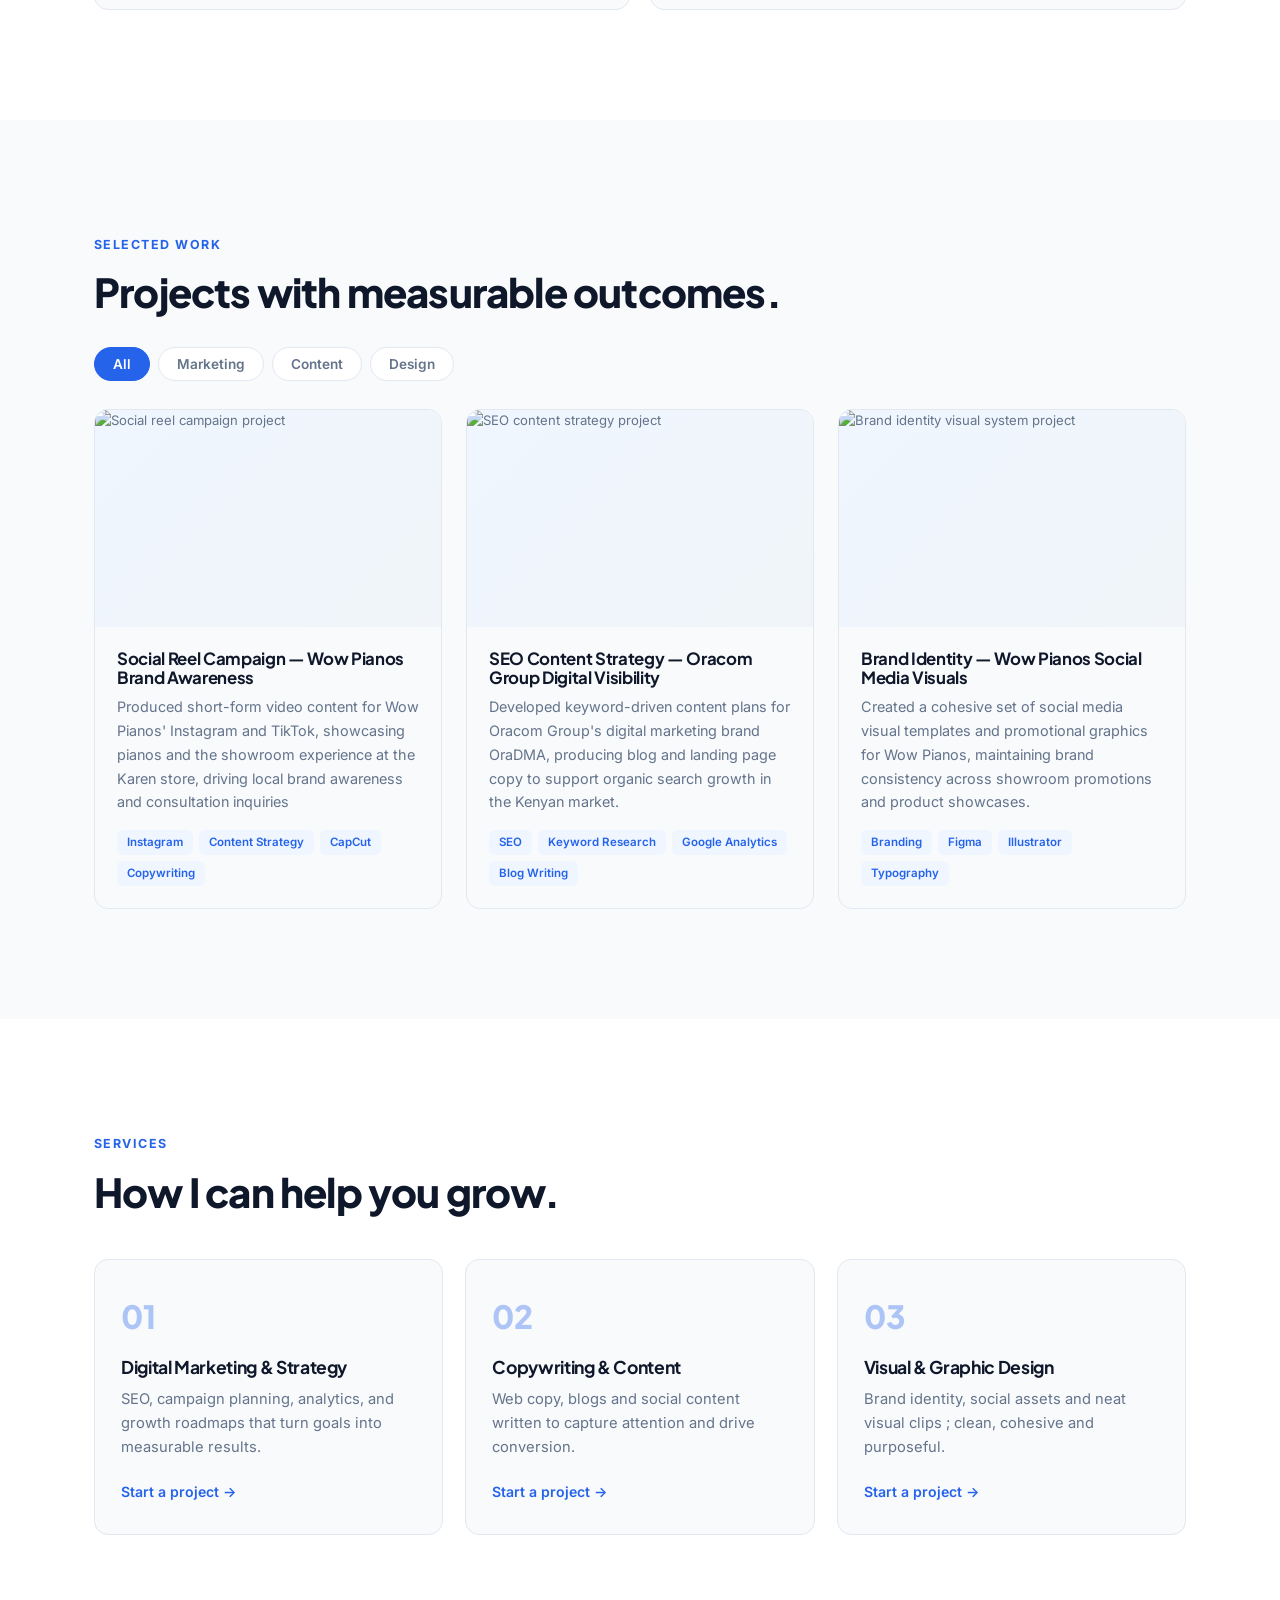
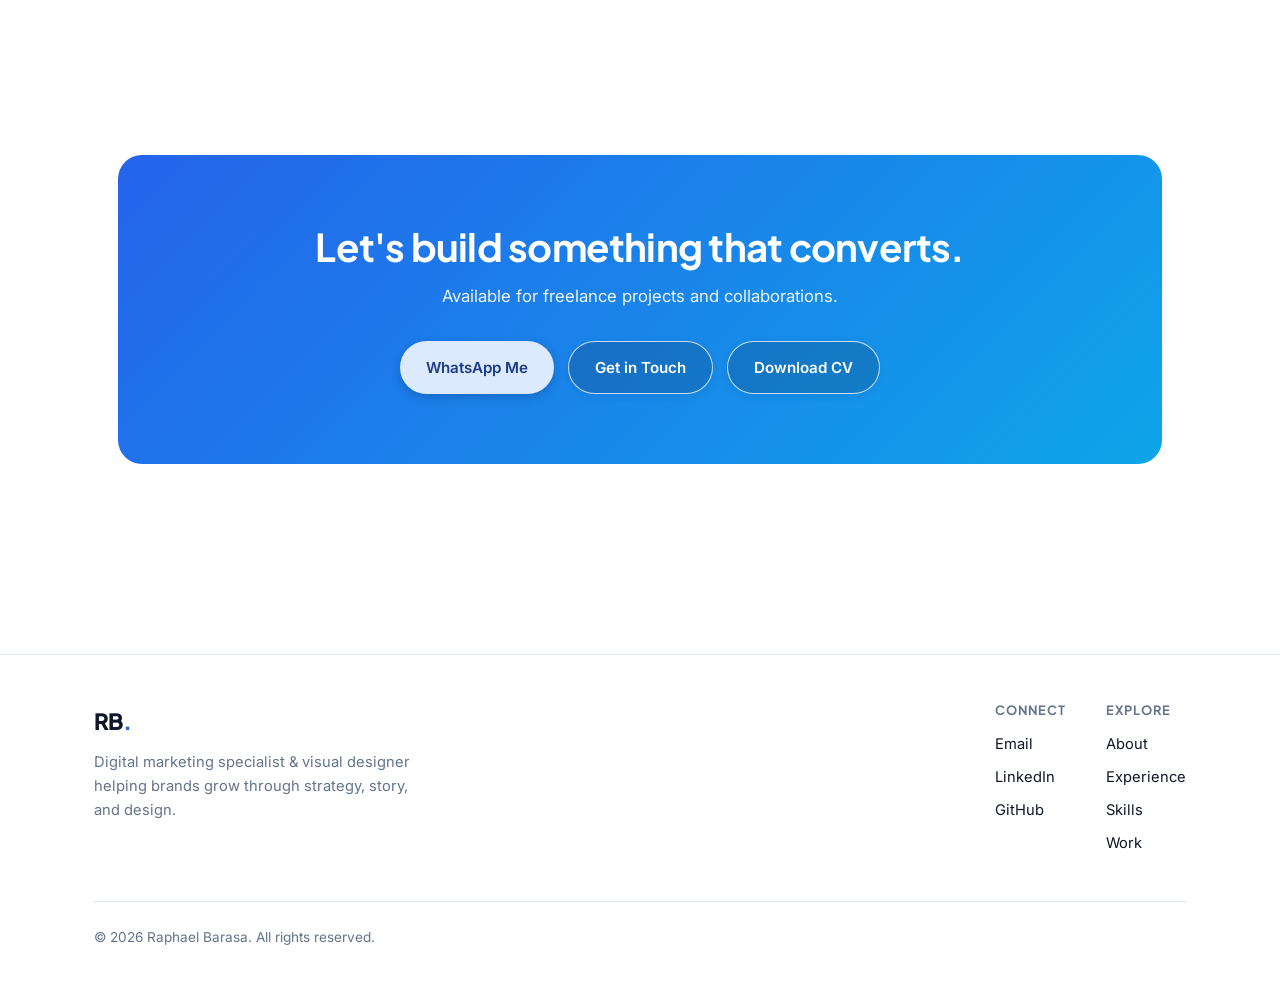
==== commit 065351bd: "Update index.html" ====
--- a/index.html
+++ b/index.html
@@ -92,110 +92,6 @@
       </div>
     </section>
 
-    <section class="portfolio-gallery" id="gallery" aria-labelledby="gallery-title">
-      
-      <div class="portfolio-gallery__container">
-        <button class="portfolio-gallery__theme-toggle" type="button" id="galleryThemeToggle" aria-pressed="false" aria-label="Enable dark mode">
-          <span aria-hidden="true">◐</span>
-          <span class="portfolio-gallery__theme-label">Dark mode</span>
-        </button>
-
-        <header class="portfolio-gallery__intro">
-          <p class="portfolio-gallery__eyebrow">Selected work</p>
-          <h2 class="portfolio-gallery__title" id="gallery-title">A visual feed of recent work.</h2>
-          <p class="portfolio-gallery__description">Campaigns, design projects, and behind-the-scenes moments. Filter the work or select a project to view it larger.</p>
-          
-        </header>
-
-        <nav class="portfolio-gallery__filters" aria-label="Filter projects">
-          <button class="portfolio-gallery__filter" type="button" data-filter="all" aria-pressed="true">All work</button>
-          <button class="portfolio-gallery__filter" type="button" data-filter="campaigns" aria-pressed="false">Campaigns</button>
-          <button class="portfolio-gallery__filter" type="button" data-filter="design" aria-pressed="false">Design</button>
-          <button class="portfolio-gallery__filter" type="button" data-filter="content" aria-pressed="false">Content &amp; SEO</button>
-          <button class="portfolio-gallery__filter" type="button" data-filter="behind-scenes" aria-pressed="false">Behind the scenes</button>
-        </nav>
-        <p class="portfolio-gallery__status" id="galleryStatus" aria-live="polite"></p>
-
-        <div class="portfolio-gallery__grid" id="galleryGrid">
-          <button class="portfolio-gallery__tile" type="button" data-category="campaigns" data-caption="Social reel campaign · Wow Pianos · 2024" aria-label="View Social reel campaign, Wow Pianos, 2024">
-            <img src="assets/gallery-1.jpg" alt="Social reel campaign shoot" loading="lazy" decoding="async" />
-            <span class="portfolio-gallery__image-fallback" aria-hidden="true">Project image unavailable</span>
-            <span class="portfolio-gallery__overlay"><span class="portfolio-gallery__caption">Social reel campaign <small>Campaigns · 2024</small></span><span class="portfolio-gallery__expand" aria-hidden="true">↗</span></span>
-          </button>
-          <button class="portfolio-gallery__tile" type="button" data-category="content" data-caption="SEO content strategy deck · Oracom Group" aria-label="View SEO content strategy deck, Oracom Group">
-            <img src="assets/gallery-2.jpg" alt="SEO strategy presentation" loading="lazy" decoding="async" />
-            <span class="portfolio-gallery__image-fallback" aria-hidden="true">Project image unavailable</span>
-            <span class="portfolio-gallery__overlay"><span class="portfolio-gallery__caption">SEO content strategy <small>Content &amp; SEO</small></span><span class="portfolio-gallery__expand" aria-hidden="true">↗</span></span>
-          </button>
-          <button class="portfolio-gallery__tile" type="button" data-category="design" data-caption="Brand identity system · Wow Pianos social templates" aria-label="View Brand identity system, Wow Pianos social templates">
-            <img src="assets/gallery-3.jpg" alt="Brand identity design" loading="lazy" decoding="async" />
-            <span class="portfolio-gallery__image-fallback" aria-hidden="true">Project image unavailable</span>
-            <span class="portfolio-gallery__overlay"><span class="portfolio-gallery__caption">Brand identity system <small>Design</small></span><span class="portfolio-gallery__expand" aria-hidden="true">↗</span></span>
-          </button>
-          <button class="portfolio-gallery__tile" type="button" data-category="design" data-caption="Product photography session · 2023" aria-label="View Product photography session, 2023">
-            <img src="assets/gallery-4.jpg" alt="Product photography" loading="lazy" decoding="async" />
-            <span class="portfolio-gallery__image-fallback" aria-hidden="true">Project image unavailable</span>
-            <span class="portfolio-gallery__overlay"><span class="portfolio-gallery__caption">Product photography <small>Design · 2023</small></span><span class="portfolio-gallery__expand" aria-hidden="true">↗</span></span>
-          </button>
-          <button class="portfolio-gallery__tile" type="button" data-category="content" data-caption="Reel editing · CapCut timeline" aria-label="View Reel editing, CapCut timeline">
-            <img src="assets/gallery-5.jpg" alt="Reel editing workflow" loading="lazy" decoding="async" />
-            <span class="portfolio-gallery__image-fallback" aria-hidden="true">Project image unavailable</span>
-            <span class="portfolio-gallery__overlay"><span class="portfolio-gallery__caption">Reel editing <small>Content &amp; SEO</small></span><span class="portfolio-gallery__expand" aria-hidden="true">↗</span></span>
-          </button>
-          <button class="portfolio-gallery__tile" type="button" data-category="campaigns" data-caption="Campaign moodboard · Q3 2024" aria-label="View Campaign moodboard, Q3 2024">
-            <img src="assets/gallery-6.jpg" alt="Campaign moodboard" loading="lazy" decoding="async" />
-            <span class="portfolio-gallery__image-fallback" aria-hidden="true">Project image unavailable</span>
-            <span class="portfolio-gallery__overlay"><span class="portfolio-gallery__caption">Campaign moodboard <small>Campaigns · 2024</small></span><span class="portfolio-gallery__expand" aria-hidden="true">↗</span></span>
-          </button>
-          <button class="portfolio-gallery__tile" type="button" data-category="design" data-caption="Logo exploration · iteration board" aria-label="View Logo exploration, iteration board">
-            <img src="assets/gallery-7.jpg" alt="Logo design exploration" loading="lazy" decoding="async" />
-            <span class="portfolio-gallery__image-fallback" aria-hidden="true">Project image unavailable</span>
-            <span class="portfolio-gallery__overlay"><span class="portfolio-gallery__caption">Logo exploration <small>Design</small></span><span class="portfolio-gallery__expand" aria-hidden="true">↗</span></span>
-          </button>
-          <button class="portfolio-gallery__tile" type="button" data-category="content" data-caption="Analytics dashboard review · SEO monitoring" aria-label="View Analytics dashboard review, SEO monitoring">
-            <img src="assets/gallery-8.jpg" alt="Analytics dashboard" loading="lazy" decoding="async" />
-            <span class="portfolio-gallery__image-fallback" aria-hidden="true">Project image unavailable</span>
-            <span class="portfolio-gallery__overlay"><span class="portfolio-gallery__caption">Analytics dashboard review <small>Content &amp; SEO</small></span><span class="portfolio-gallery__expand" aria-hidden="true">↗</span></span>
-          </button>
-          <button class="portfolio-gallery__tile" type="button" data-category="campaigns" data-caption="Showroom promo shoot · Wow Pianos Karen" aria-label="View Showroom promo shoot, Wow Pianos Karen">
-            <img src="assets/gallery-9.jpg" alt="Showroom promotional shoot" loading="lazy" decoding="async" />
-            <span class="portfolio-gallery__image-fallback" aria-hidden="true">Project image unavailable</span>
-            <span class="portfolio-gallery__overlay"><span class="portfolio-gallery__caption">Showroom promo shoot <small>Campaigns</small></span><span class="portfolio-gallery__expand" aria-hidden="true">↗</span></span>
-          </button>
-          <button class="portfolio-gallery__tile" type="button" data-category="content" data-caption="Content calendar · planning session" aria-label="View Content calendar, planning session">
-            <img src="assets/gallery-10.jpg" alt="Content calendar planning" loading="lazy" decoding="async" />
-            <span class="portfolio-gallery__image-fallback" aria-hidden="true">Project image unavailable</span>
-            <span class="portfolio-gallery__overlay"><span class="portfolio-gallery__caption">Content calendar <small>Content &amp; SEO</small></span><span class="portfolio-gallery__expand" aria-hidden="true">↗</span></span>
-          </button>
-          <button class="portfolio-gallery__tile" type="button" data-category="design" data-caption="Story design · Instagram templates" aria-label="View Story design, Instagram templates">
-            <img src="assets/gallery-11.jpg" alt="Instagram story templates" loading="lazy" decoding="async" />
-            <span class="portfolio-gallery__image-fallback" aria-hidden="true">Project image unavailable</span>
-            <span class="portfolio-gallery__overlay"><span class="portfolio-gallery__caption">Story design <small>Design</small></span><span class="portfolio-gallery__expand" aria-hidden="true">↗</span></span>
-          </button>
-          <button class="portfolio-gallery__tile" type="button" data-category="behind-scenes" data-caption="Team collaboration · content review" aria-label="View Team collaboration, content review">
-            <img src="assets/gallery-12.jpg" alt="Team content review" loading="lazy" decoding="async" />
-            <span class="portfolio-gallery__image-fallback" aria-hidden="true">Project image unavailable</span>
-            <span class="portfolio-gallery__overlay"><span class="portfolio-gallery__caption">Team collaboration <small>Behind the scenes</small></span><span class="portfolio-gallery__expand" aria-hidden="true">↗</span></span>
-          </button>
-        </div>
-
-        <footer class="portfolio-gallery__footer">
-          <p>More about this work :</p>
-          <a class="portfolio-gallery__link" href="https://www.raphaelbarasa.online/" target="_blank" rel="noopener noreferrer">Back to Home Page <span aria-hidden="true">↗</span></a>
-        </footer>
-      </div>
-
-      <div class="portfolio-gallery__lightbox" id="galleryLightbox" role="dialog" aria-modal="true" aria-label="Project image viewer" aria-describedby="galleryLightboxCaption" tabindex="-1" hidden>
-        <button class="portfolio-gallery__lightbox-close" type="button" id="galleryLightboxClose" aria-label="Close image viewer">×</button>
-        <button class="portfolio-gallery__lightbox-nav portfolio-gallery__lightbox-prev" type="button" id="galleryLightboxPrev" aria-label="Previous project">‹</button>
-        <figure class="portfolio-gallery__lightbox-figure">
-          <img class="portfolio-gallery__lightbox-image" id="galleryLightboxImage" src="" alt="" />
-          <p class="portfolio-gallery__lightbox-fallback" id="galleryLightboxFallback" hidden>Project image unavailable</p>
-          <figcaption id="galleryLightboxCaption"></figcaption>
-        </figure>
-        <button class="portfolio-gallery__lightbox-nav portfolio-gallery__lightbox-next" type="button" id="galleryLightboxNext" aria-label="Next project">›</button>
-      </div>
-    </section>
     <!-- ================= ABOUT ================= -->
     <section class="section" id="about">
       <div class="container">
--- a/styles.css
+++ b/styles.css
@@ -1,7 +1,4 @@
-    /* ============================================================
-       1. DESIGN TOKENS
-       ============================================================ */
-    :root {
+     :root {
       --bg: #ffffff;
       --surface: #f8fafc;
       --surface-2: #f1f5f9;
@@ -37,9 +34,6 @@
       --shadow-lg: 0 12px 40px rgba(0, 0, 0, 0.5);
     }
 
-    /* ============================================================
-       2. RESET & BASE
-       ============================================================ */
     *, *::before, *::after { box-sizing: border-box; margin: 0; padding: 0; }
 
     html { scroll-behavior: smooth; scroll-padding-top: 90px; }
@@ -62,9 +56,6 @@
 
     ::selection { background: var(--accent); color: #fff; }
 
-    /* ============================================================
-       3. UTILITIES
-       ============================================================ */
     .container { width: 100%; max-width: var(--maxw); margin-inline: auto; padding-inline: 24px; }
 
     .section { padding-block: clamp(64px, 10vw, 110px); }
@@ -116,7 +107,7 @@
 
     .btn-sm { padding: 9px 18px; font-size: 0.88rem; }
 
-    /* Scroll reveal */
+
     .reveal { opacity: 0; transform: translateY(24px); transition: opacity 0.7s ease, transform 0.7s ease; }
     .reveal.visible { opacity: 1; transform: none; }
     @media (prefers-reduced-motion: reduce) {
@@ -124,9 +115,6 @@
       html { scroll-behavior: auto; }
     }
 
-    /* ============================================================
-       4. HEADER / NAV
-       ============================================================ */
     .header {
       position: fixed;
       inset: 0 0 auto 0;
@@ -180,7 +168,6 @@
 
     .mobile-menu-btn { display: none; width: 42px; height: 42px; border-radius: var(--radius-sm); color: var(--text); }
 
-    /* Mobile nav */
     @media (max-width: 860px) {
       .nav-links {
         position: fixed;
@@ -200,9 +187,6 @@
       .nav .btn-primary { display: none; }
     }
 
-    /* ============================================================
-       5. HERO
-       ============================================================ */
     .hero {
       padding-top: 150px;
       padding-bottom: clamp(64px, 9vw, 100px);
@@ -303,9 +287,6 @@
       .hero-stat-card { left: 10px; bottom: -16px; }
     }
 
-    /* ============================================================
-       6. ABOUT
-       ============================================================ */
     .about-grid { display: grid; grid-template-columns: 1fr 1fr; gap: 56px; align-items: start; }
     .about-copy p { color: var(--muted); margin-bottom: 16px; font-size: 1.02rem; }
     .about-copy p strong { color: var(--text); font-weight: 600; }
@@ -334,9 +315,6 @@
 
     @media (max-width: 860px) { .about-grid { grid-template-columns: 1fr; gap: 32px; } }
 
-    /* ============================================================
-       7. EXPERIENCE / TIMELINE
-       ============================================================ */
     .timeline { position: relative; margin-top: 44px; padding-left: 32px; }
     .timeline::before {
       content: '';
@@ -407,9 +385,6 @@
     .edu-chip strong { color: var(--text); font-weight: 600; }
     .edu-chip .edu-year { font-size: 0.78rem; color: var(--accent); font-weight: 600; }
 
-    /* ============================================================
-       8. SKILL MATRIX
-       ============================================================ */
     .skills-grid { display: grid; grid-template-columns: repeat(2, 1fr); gap: 20px; margin-top: 44px; }
     .skill-card {
       background: var(--surface);
@@ -444,9 +419,6 @@
 
     @media (max-width: 700px) { .skills-grid { grid-template-columns: 1fr; } }
 
-    /* ============================================================
-       9. CASE STUDIES
-       ============================================================ */
     .filter-bar { display: flex; flex-wrap: wrap; gap: 8px; margin: 32px 0 28px; }
     .filter-chip {
       padding: 8px 18px;
@@ -500,9 +472,6 @@
     @media (max-width: 900px) { .work-grid { grid-template-columns: repeat(2, 1fr); } }
     @media (max-width: 600px) { .work-grid { grid-template-columns: 1fr; } }
 
-    /* ============================================================
-       10. SERVICES
-       ============================================================ */
     .services-grid { display: grid; grid-template-columns: repeat(3, 1fr); gap: 22px; margin-top: 44px; }
     .service-card {
       padding: 30px 26px;
@@ -519,9 +488,6 @@
 
     @media (max-width: 800px) { .services-grid { grid-template-columns: 1fr; } }
 
-    /* ============================================================
-       11. CTA BANNER
-       ============================================================ */
     .cta-banner {
       background: linear-gradient(135deg, var(--accent), var(--accent-2));
       border-radius: 24px;
@@ -539,9 +505,6 @@
     .cta-banner .btn-primary:active, .cta-banner .btn-outline:active { box-shadow: 0 0 0 4px rgba(255, 255, 255, 0.28), 0 0 26px rgba(255, 255, 255, 0.48); }
     .cta-banner .hero-ctas { justify-content: center; margin-bottom: 0; }
 
-    /* ============================================================
-       12. FOOTER
-       ============================================================ */
     .footer { padding-block: 48px 36px; margin-top: 80px; border-top: 1px solid var(--border); }
     .footer-top { display: flex; flex-wrap: wrap; justify-content: space-between; gap: 32px; margin-bottom: 36px; }
     .footer-brand .logo { font-size: 1.4rem; display: inline-block; margin-bottom: 10px; }
@@ -557,9 +520,6 @@
     }
     .footer-bottom .heart { color: var(--accent); }
 
-    /* ============================================================
-       13. FOCUS / ACCESSIBILITY
-       ============================================================ */
     :focus-visible { outline: 2.5px solid var(--accent); outline-offset: 3px; border-radius: 4px; }
     .skip-link {
       position: absolute; top: -60px; left: 16px;
@@ -569,3 +529,146 @@
       transition: top var(--transition);
     }
     .skip-link:focus { top: 12px; color: #fff; }
+.portfolio-gallery {
+  --portfolio-gallery-text: #172033;
+  --portfolio-gallery-muted: #64748b;
+  --portfolio-gallery-accent: #2563eb;
+  --portfolio-gallery-border: #e2e8f0;
+  --portfolio-gallery-surface: #f1f5f9;
+  --portfolio-gallery-background: #ffffff;
+  --portfolio-gallery-radius: 14px;
+  --portfolio-gallery-shadow: 0 16px 36px rgba(15, 23, 42, 0.14);
+}
+
+html[data-theme="dark"] .portfolio-gallery {
+  --portfolio-gallery-text: #e2e8f0;
+  --portfolio-gallery-muted: #94a3b8;
+  --portfolio-gallery-accent: #60a5fa;
+  --portfolio-gallery-border: #334155;
+  --portfolio-gallery-surface: #1e293b;
+  --portfolio-gallery-background: #0f172a;
+  --portfolio-gallery-shadow: 0 16px 36px rgba(0, 0, 0, 0.35);
+}
+
+.portfolio-gallery,
+.portfolio-gallery * { box-sizing: border-box; }
+
+.portfolio-gallery {
+  padding: clamp(52px, 8vw, 100px) 20px;
+  background: var(--portfolio-gallery-background);
+  color: var(--portfolio-gallery-text);
+  font-family: system-ui, -apple-system, BlinkMacSystemFont, "Segoe UI", sans-serif;
+}
+
+.portfolio-gallery button,
+.portfolio-gallery a { font: inherit; }
+.portfolio-gallery button { cursor: pointer; }
+.portfolio-gallery__container { position: relative; width: min(100%, 1120px); margin-inline: auto; }
+.portfolio-gallery__intro { max-width: 720px; }
+.portfolio-gallery__eyebrow { margin: 0 0 12px; color: var(--portfolio-gallery-accent); font-size: 0.8rem; font-weight: 750; letter-spacing: 0.12em; text-transform: uppercase; }
+.portfolio-gallery__title { margin: 0; font-size: clamp(2.1rem, 5vw, 3.5rem); line-height: 1.08; letter-spacing: -0.04em; }
+.portfolio-gallery__description { max-width: 650px; margin: 18px 0 0; color: var(--portfolio-gallery-muted); font-size: 1.05rem; line-height: 1.7; }
+.portfolio-gallery__theme-toggle { position: absolute; top: 0; right: 0; display: inline-flex; align-items: center; gap: 9px; min-height: 40px; padding: 8px 14px; border: 1px solid var(--portfolio-gallery-border); border-radius: 999px; background: var(--portfolio-gallery-surface); color: var(--portfolio-gallery-text); font-size: 0.9rem; font-weight: 650; transition: border-color 0.2s ease, background 0.2s ease, color 0.2s ease; }
+.portfolio-gallery__theme-toggle:hover { border-color: var(--portfolio-gallery-accent); color: var(--portfolio-gallery-accent); }
+.portfolio-gallery__theme-toggle:focus-visible { outline: 3px solid var(--portfolio-gallery-accent); outline-offset: 3px; }
+
+.portfolio-gallery__filters { display: flex; flex-wrap: wrap; gap: 10px; margin: 32px 0 12px; }
+.portfolio-gallery__filter {
+  min-height: 40px;
+  padding: 8px 15px;
+  border: 1px solid var(--portfolio-gallery-border);
+  border-radius: 999px;
+  background: transparent;
+  color: var(--portfolio-gallery-muted);
+  font-size: 0.9rem;
+  font-weight: 650;
+  transition: color 0.2s ease, background 0.2s ease, border-color 0.2s ease, transform 0.2s ease;
+}
+.portfolio-gallery__filter:hover { border-color: var(--portfolio-gallery-accent); color: var(--portfolio-gallery-accent); transform: translateY(-1px); }
+.portfolio-gallery__filter[aria-pressed="true"] { border-color: var(--portfolio-gallery-accent); background: var(--portfolio-gallery-accent); color: #fff; }
+.portfolio-gallery__filter:focus-visible,
+.portfolio-gallery__tile:focus-visible,
+.portfolio-gallery__link:focus-visible,
+.portfolio-gallery__lightbox button:focus-visible { outline: 3px solid var(--portfolio-gallery-accent); outline-offset: 3px; }
+.portfolio-gallery__status { min-height: 1.5em; margin: 0 0 10px; color: var(--portfolio-gallery-muted); font-size: 0.88rem; }
+
+.portfolio-gallery__grid { display: grid; grid-template-columns: repeat(4, minmax(0, 1fr)); gap: 12px; }
+.portfolio-gallery__tile {
+  position: relative;
+  display: block;
+  aspect-ratio: 1;
+  overflow: hidden;
+  padding: 0;
+  border: 1px solid var(--portfolio-gallery-border);
+  border-radius: var(--portfolio-gallery-radius);
+  background: var(--portfolio-gallery-surface);
+  color: #fff;
+  text-align: left;
+  isolation: isolate;
+  transition: transform 0.22s ease, box-shadow 0.22s ease;
+}
+.portfolio-gallery__tile[hidden] { display: none; }
+.portfolio-gallery__tile:hover { z-index: 1; transform: translateY(-3px); box-shadow: var(--portfolio-gallery-shadow); }
+.portfolio-gallery__tile > img { position: absolute; inset: 0; z-index: -2; width: 100%; height: 100%; object-fit: cover; transition: transform 0.5s cubic-bezier(0.2, 0.7, 0.2, 1); }
+.portfolio-gallery__tile:hover > img { transform: scale(1.06); }
+.portfolio-gallery__tile::after { position: absolute; inset: 35% 0 0; z-index: -1; background: linear-gradient(transparent, rgba(7, 12, 24, 0.88)); content: ""; }
+.portfolio-gallery__overlay { position: absolute; inset: 0; display: flex; align-items: flex-end; justify-content: space-between; gap: 12px; padding: 18px; }
+.portfolio-gallery__caption { font-size: 1rem; font-weight: 700; line-height: 1.3; text-shadow: 0 1px 8px rgba(0, 0, 0, 0.35); }
+.portfolio-gallery__caption small { display: block; margin-top: 6px; font-size: 0.78rem; font-weight: 500; opacity: 0.82; }
+.portfolio-gallery__expand { align-self: flex-start; font-size: 1.35rem; line-height: 1; opacity: 0; transform: translate(-3px, 3px); transition: opacity 0.2s ease, transform 0.2s ease; }
+.portfolio-gallery__tile:hover .portfolio-gallery__expand,
+.portfolio-gallery__tile:focus-visible .portfolio-gallery__expand { opacity: 1; transform: none; }
+.portfolio-gallery__image-fallback { position: absolute; inset: 0; z-index: -2; display: none; place-items: center; padding: 20px; background: radial-gradient(circle at 15% 15%, color-mix(in srgb, var(--portfolio-gallery-accent) 35%, transparent), transparent 48%), linear-gradient(135deg, var(--portfolio-gallery-surface), var(--portfolio-gallery-border)); color: var(--portfolio-gallery-muted); font-size: 0.9rem; text-align: center; }
+.portfolio-gallery__tile.image-unavailable > img { display: none; }
+.portfolio-gallery__tile.image-unavailable .portfolio-gallery__image-fallback { display: grid; }
+
+.portfolio-gallery__footer { display: flex; flex-wrap: wrap; justify-content: space-between; align-items: center; gap: 14px; margin-top: 36px; padding-top: 24px; border-top: 1px solid var(--portfolio-gallery-border); }
+.portfolio-gallery__footer p { margin: 0; color: var(--portfolio-gallery-muted); }
+.portfolio-gallery__link { display: inline-flex; align-items: center; gap: 8px; padding: 10px 15px; border: 1px solid var(--portfolio-gallery-border); border-radius: 999px; color: var(--portfolio-gallery-text); font-weight: 650; text-decoration: none; transition: border-color 0.2s ease, color 0.2s ease; }
+.portfolio-gallery__link:hover { border-color: var(--portfolio-gallery-accent); color: var(--portfolio-gallery-accent); }
+
+.portfolio-gallery__lightbox[hidden] { display: none; }
+.portfolio-gallery__lightbox { position: fixed; inset: 0; z-index: 2000; display: grid; place-items: center; padding: 72px 80px 32px; background: rgba(8, 12, 22, 0.94); -webkit-backdrop-filter: blur(8px); backdrop-filter: blur(8px); animation: portfolio-gallery-fade 0.2s ease; }
+.portfolio-gallery__lightbox-figure { display: flex; flex-direction: column; align-items: center; gap: 14px; max-width: min(100%, 1000px); max-height: 85vh; margin: 0; }
+.portfolio-gallery__lightbox-image { display: block; max-width: 100%; max-height: 76vh; border-radius: 12px; object-fit: contain; box-shadow: 0 20px 60px rgba(0, 0, 0, 0.6); }
+.portfolio-gallery__lightbox-figure figcaption { max-width: 600px; color: #e2e8f0; font-size: 0.95rem; line-height: 1.5; text-align: center; }
+.portfolio-gallery__lightbox-fallback { margin: 0; color: #cbd5e1; }
+.portfolio-gallery__lightbox-close,
+.portfolio-gallery__lightbox-nav { position: absolute; display: grid; place-items: center; padding: 0; border: 0; border-radius: 50%; background: rgba(255, 255, 255, 0.12); color: #fff; transition: background 0.2s ease; }
+.portfolio-gallery__lightbox-close:hover,
+.portfolio-gallery__lightbox-nav:hover { background: rgba(255, 255, 255, 0.26); }
+.portfolio-gallery__lightbox-close { top: 20px; right: 20px; width: 46px; height: 46px; font-size: 1.8rem; line-height: 1; }
+.portfolio-gallery__lightbox-nav { top: 50%; width: 52px; height: 52px; font-size: 2rem; line-height: 1; transform: translateY(-50%); }
+.portfolio-gallery__lightbox-prev { left: 20px; }
+.portfolio-gallery__lightbox-next { right: 20px; }
+body.portfolio-gallery-lock { overflow: hidden; }
+
+@keyframes portfolio-gallery-fade { from { opacity: 0; } to { opacity: 1; } }
+
+@media (max-width: 900px) {
+  .portfolio-gallery__grid { grid-template-columns: repeat(3, minmax(0, 1fr)); }
+}
+@media (max-width: 760px) {
+  .portfolio-gallery__theme-toggle { position: static; display: flex; margin: 0 0 24px auto; }
+}
+@media (max-width: 620px) {
+  .portfolio-gallery__grid { grid-template-columns: repeat(2, minmax(0, 1fr)); gap: 8px; }
+  .portfolio-gallery__overlay { padding: 12px; }
+  .portfolio-gallery__caption { font-size: 0.9rem; }
+  .portfolio-gallery__lightbox { padding: 68px 48px 24px; }
+  .portfolio-gallery__lightbox-nav { width: 40px; height: 40px; font-size: 1.6rem; }
+  .portfolio-gallery__lightbox-prev { left: 5px; }
+  .portfolio-gallery__lightbox-next { right: 5px; }
+  .portfolio-gallery__lightbox-close { top: 12px; right: 12px; width: 40px; height: 40px; }
+}
+@media (max-width: 380px) {
+  .portfolio-gallery__grid { grid-template-columns: 1fr; }
+  .portfolio-gallery__filters { gap: 7px; }
+  .portfolio-gallery__filter { padding-inline: 12px; }
+}
+@media (prefers-reduced-motion: reduce) {
+  .portfolio-gallery *,
+  .portfolio-gallery *::before,
+  .portfolio-gallery *::after { scroll-behavior: auto !important; animation-duration: 0.01ms !important; animation-iteration-count: 1 !important; transition-duration: 0.01ms !important; }
+}
+
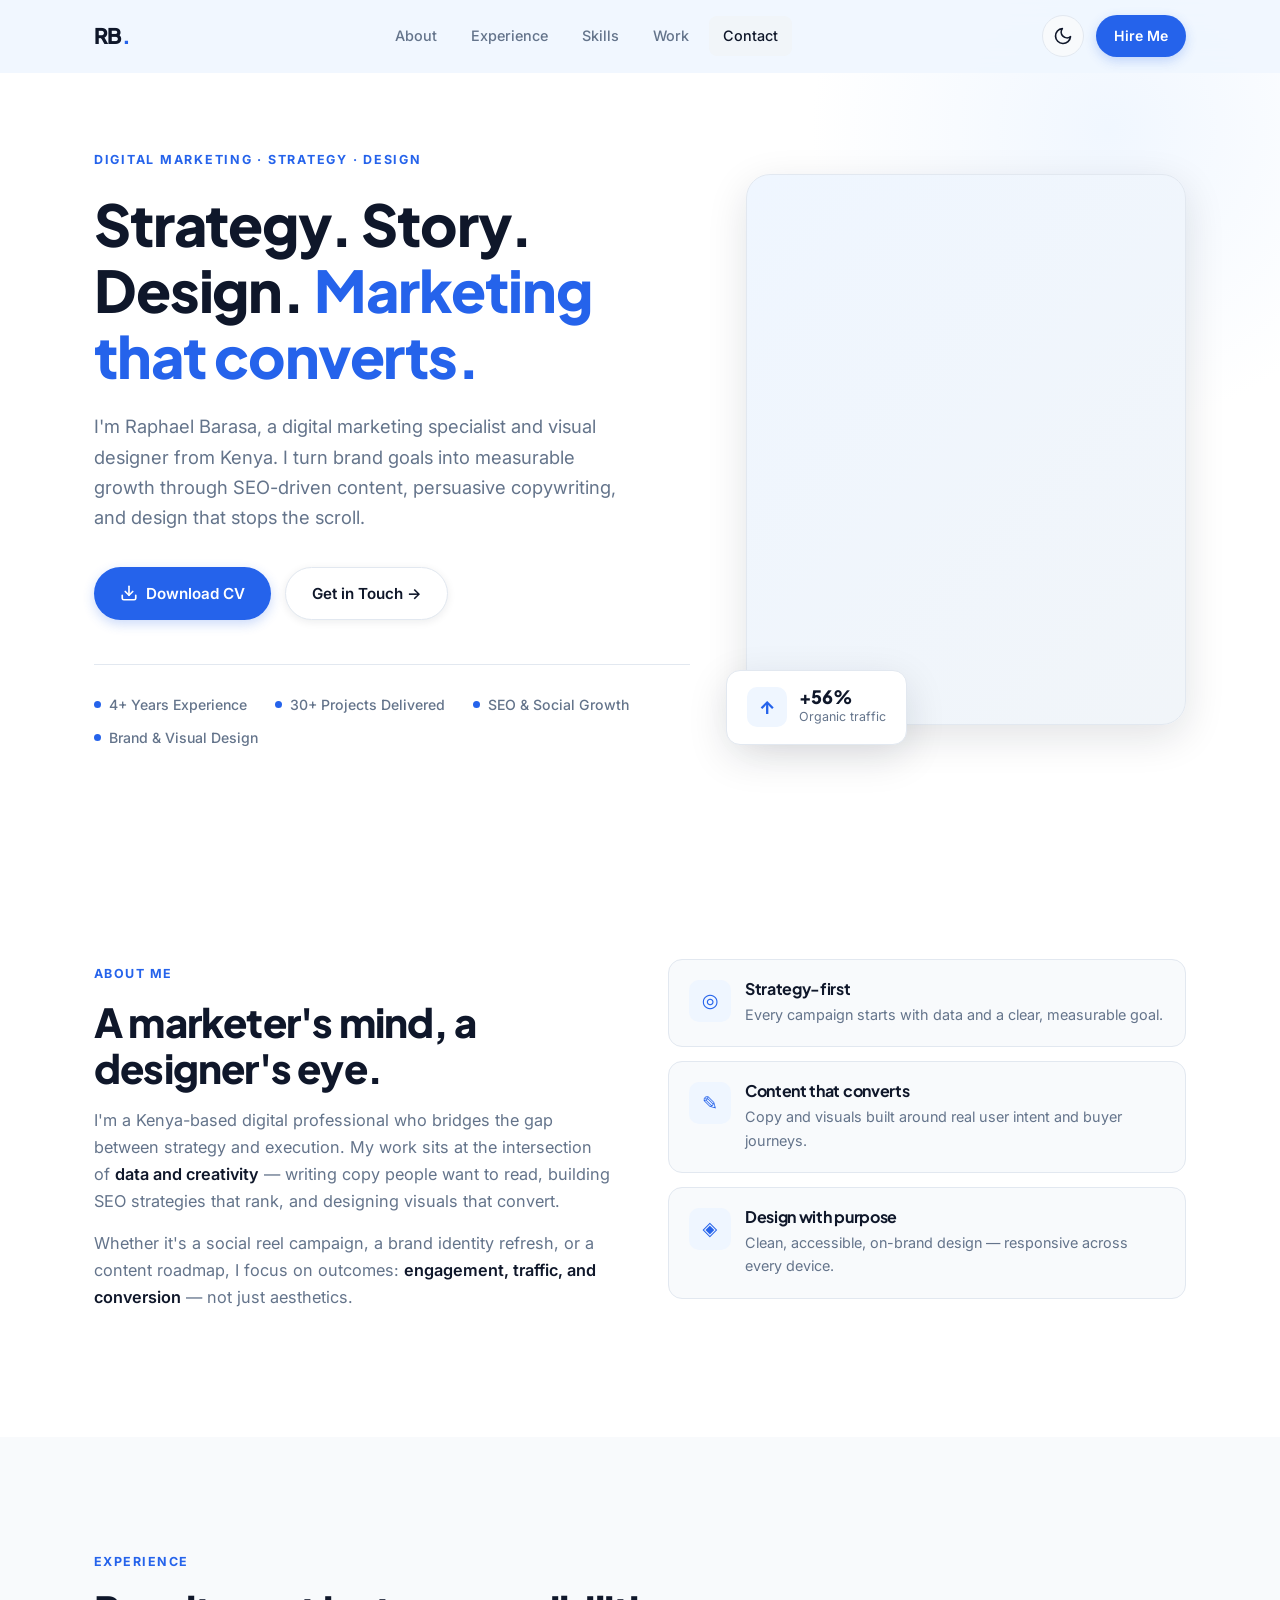
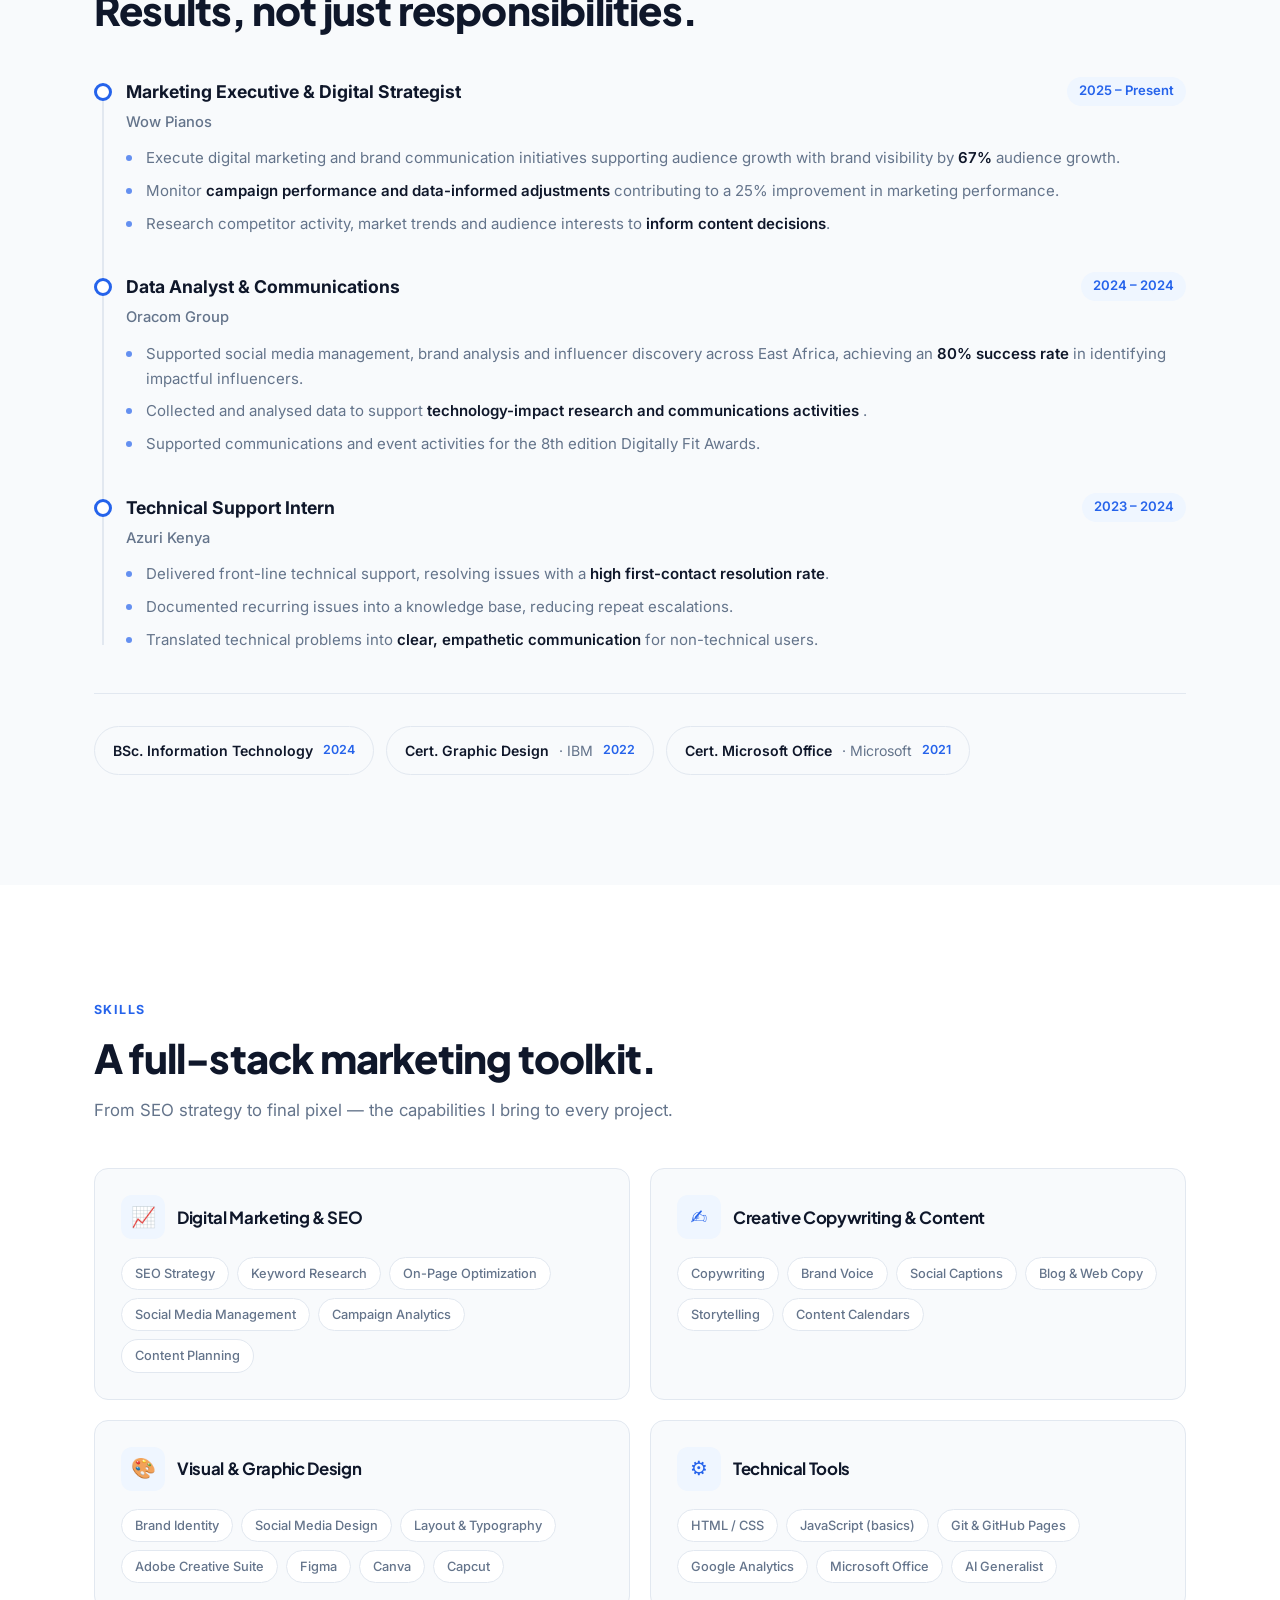
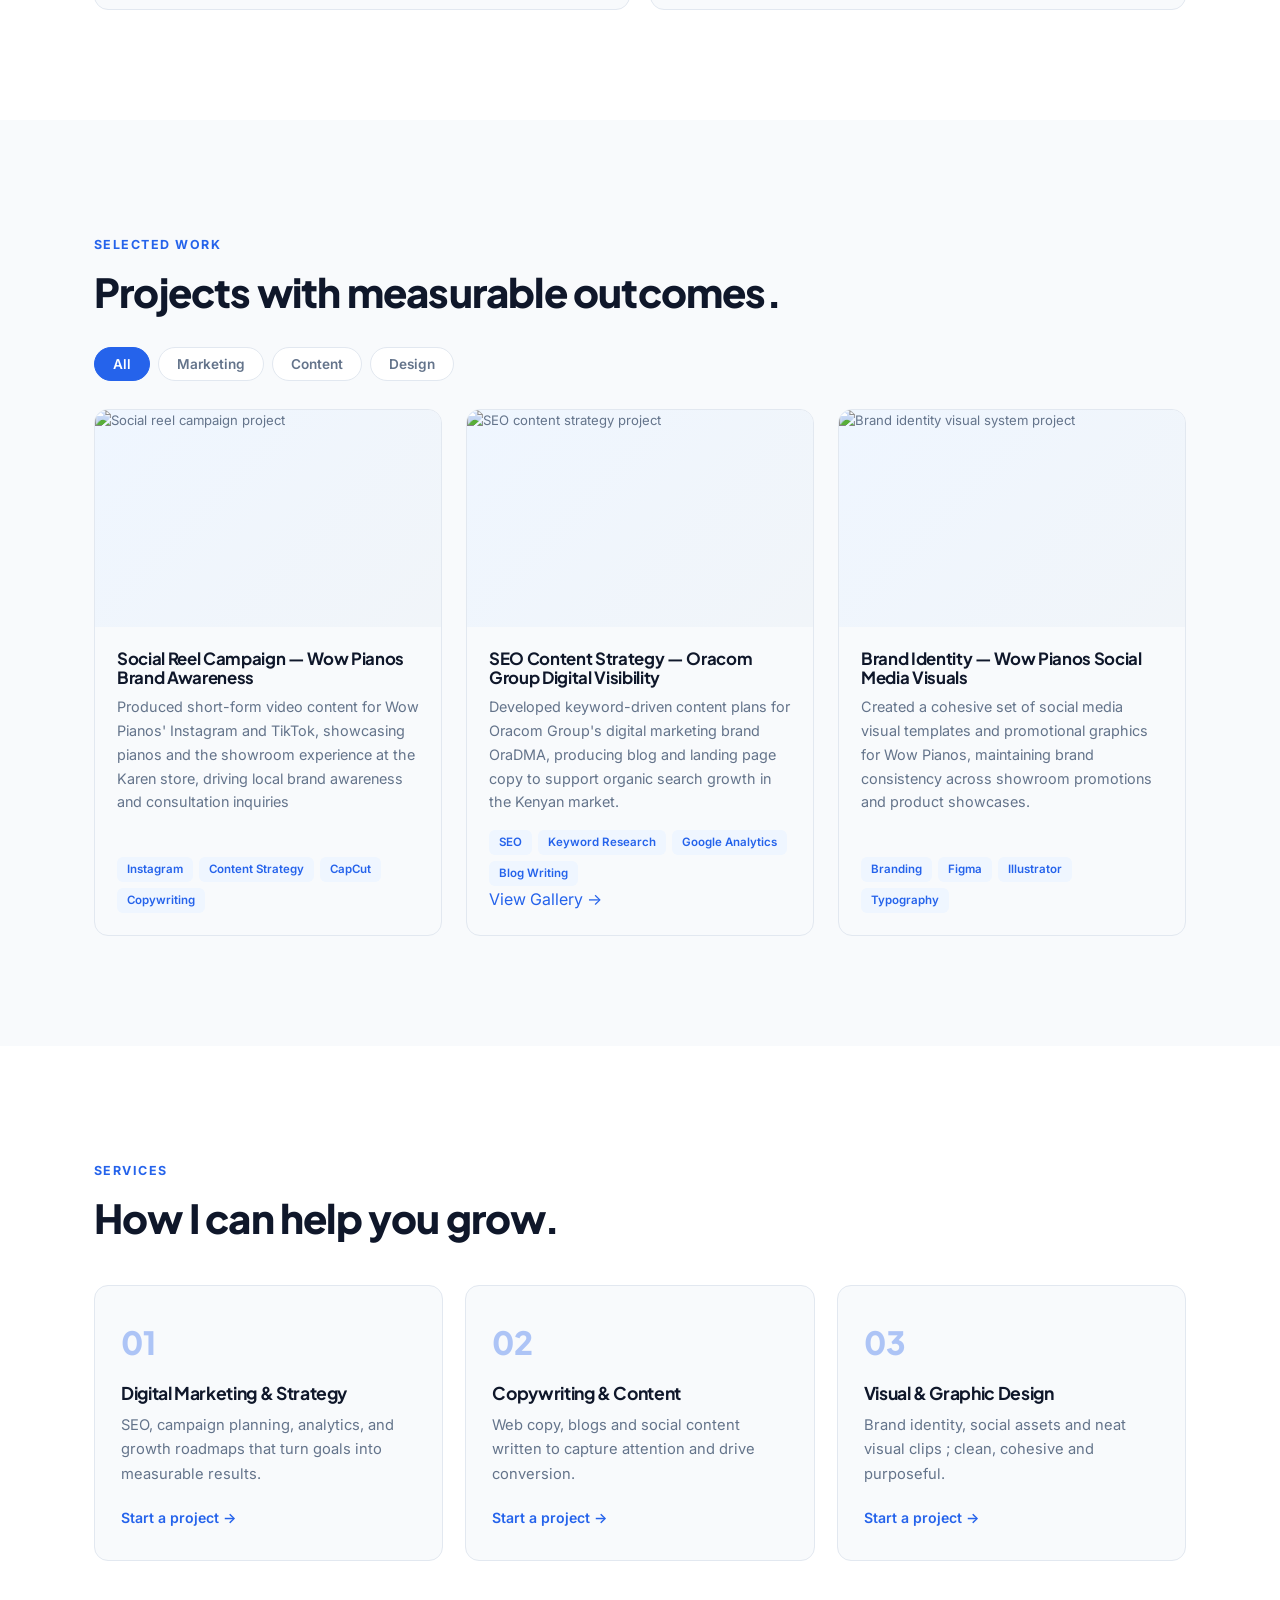
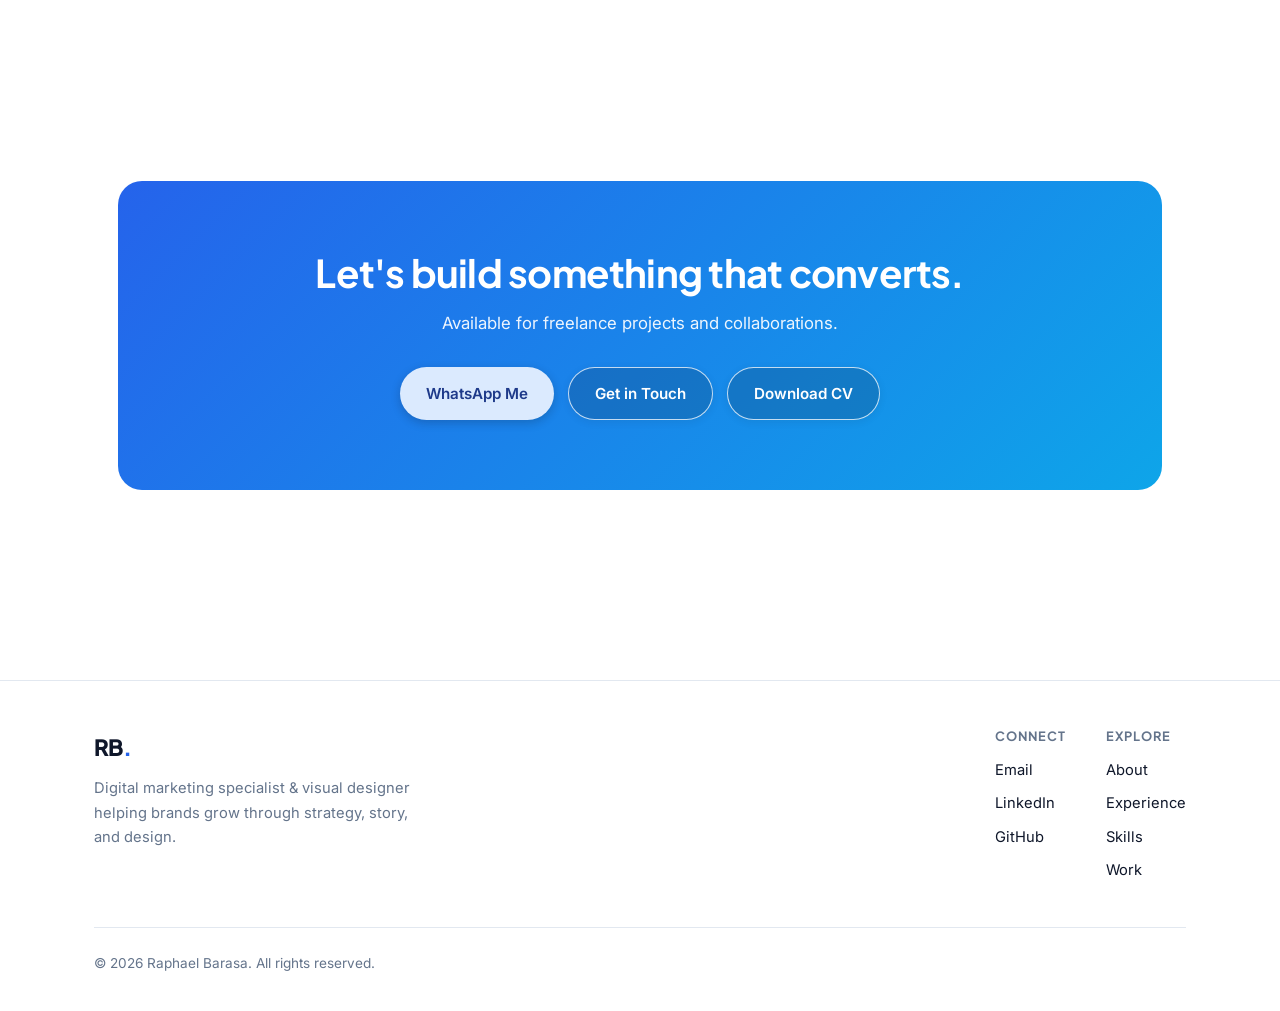
==== commit a9c895fa: "Update index.html" ====
--- a/index.html
+++ b/index.html
@@ -321,6 +321,9 @@
                 <span class="work-tag">Google Analytics</span>
                 <span class="work-tag">Blog Writing</span>
               </div>
+        <div class="work-gallery-cta">
+          <a class="work-gallery-button" href="gallery.html">View Gallery <span aria-hidden="true">→</span></a>
+        </div>
             </div>
           </article>
 
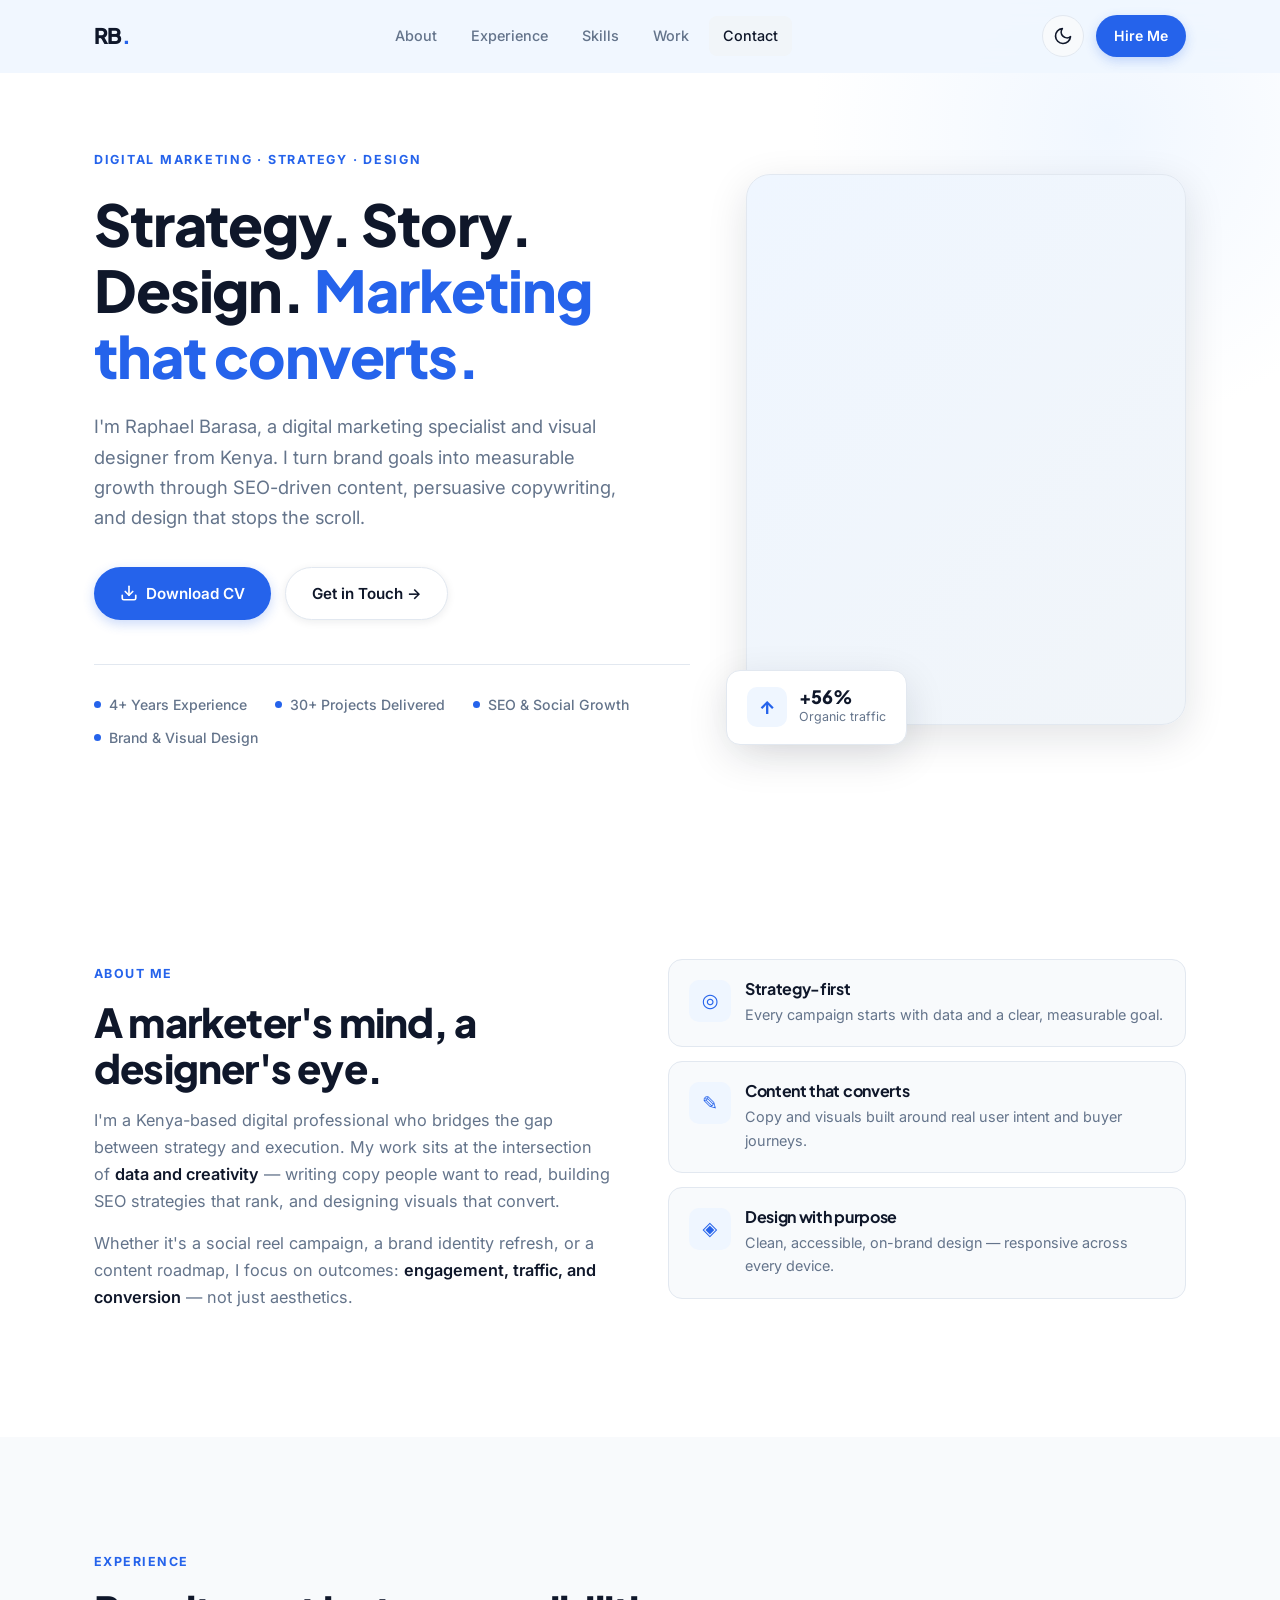
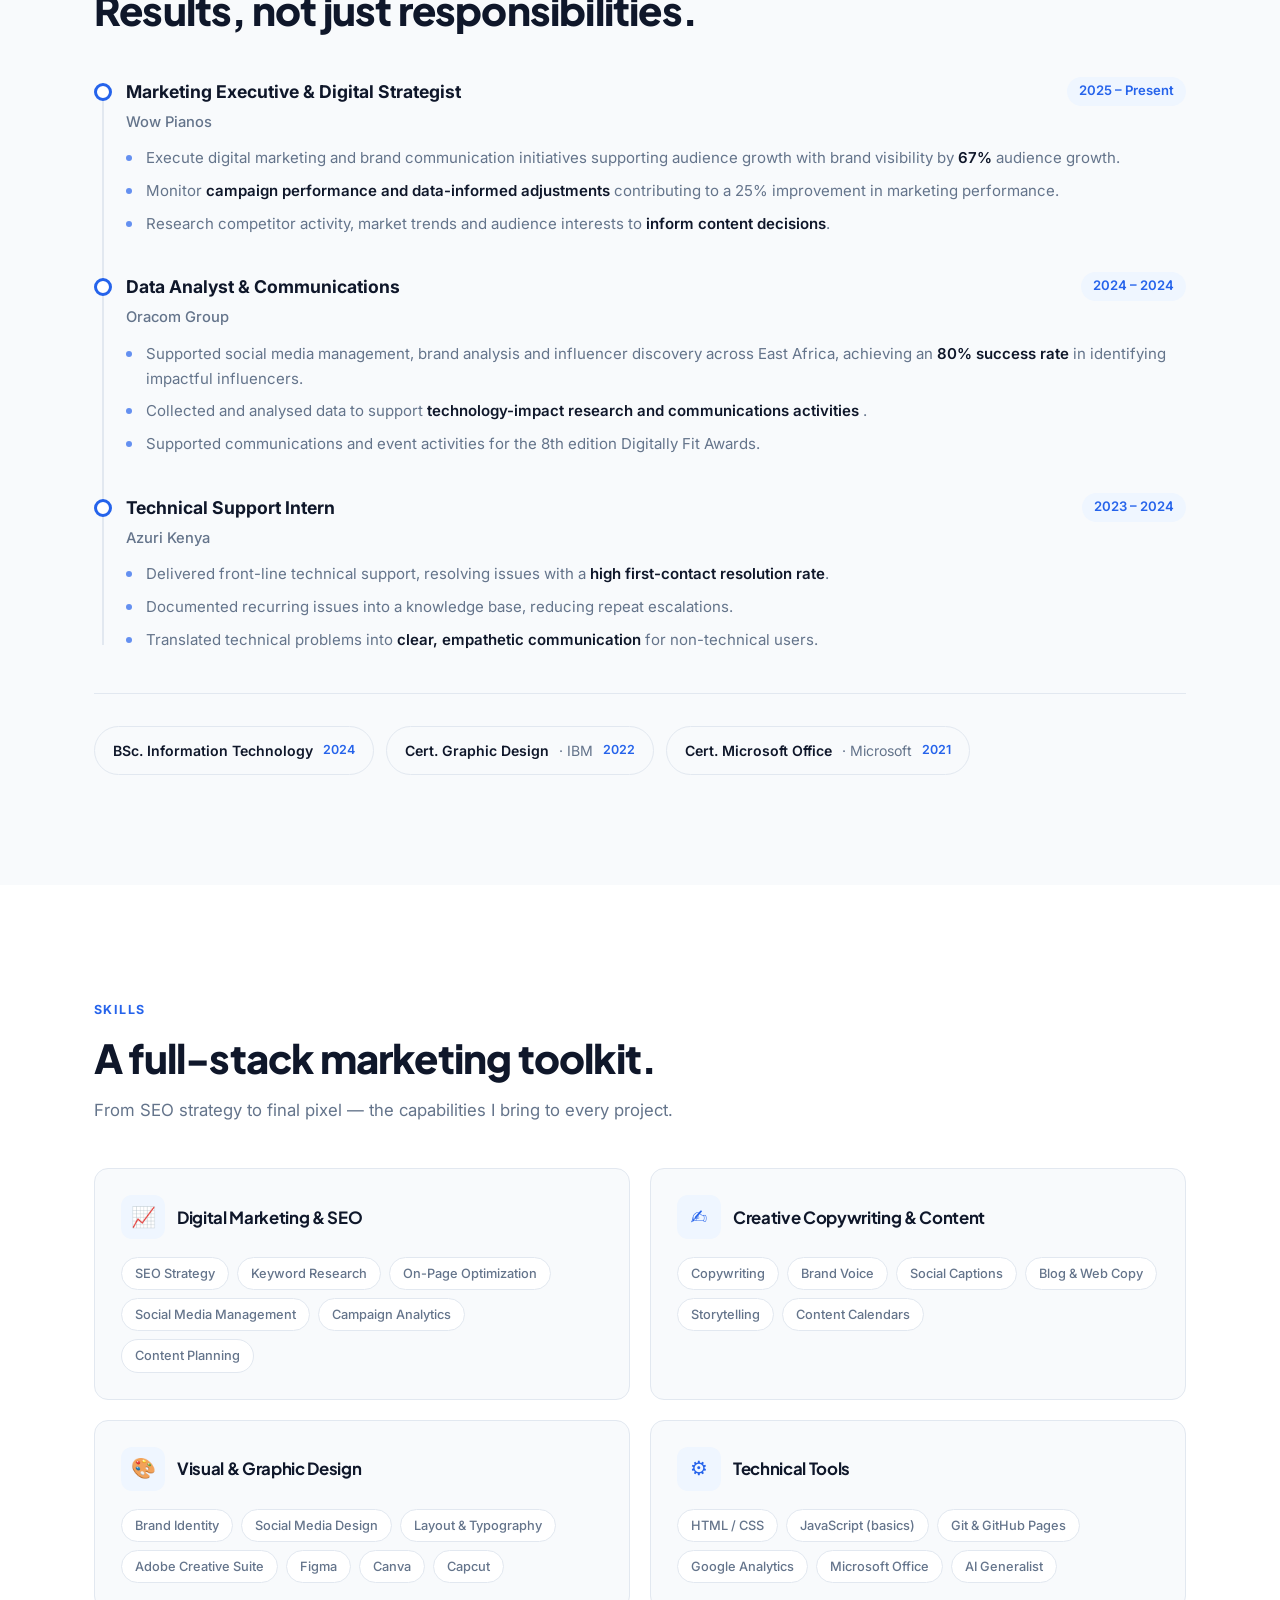
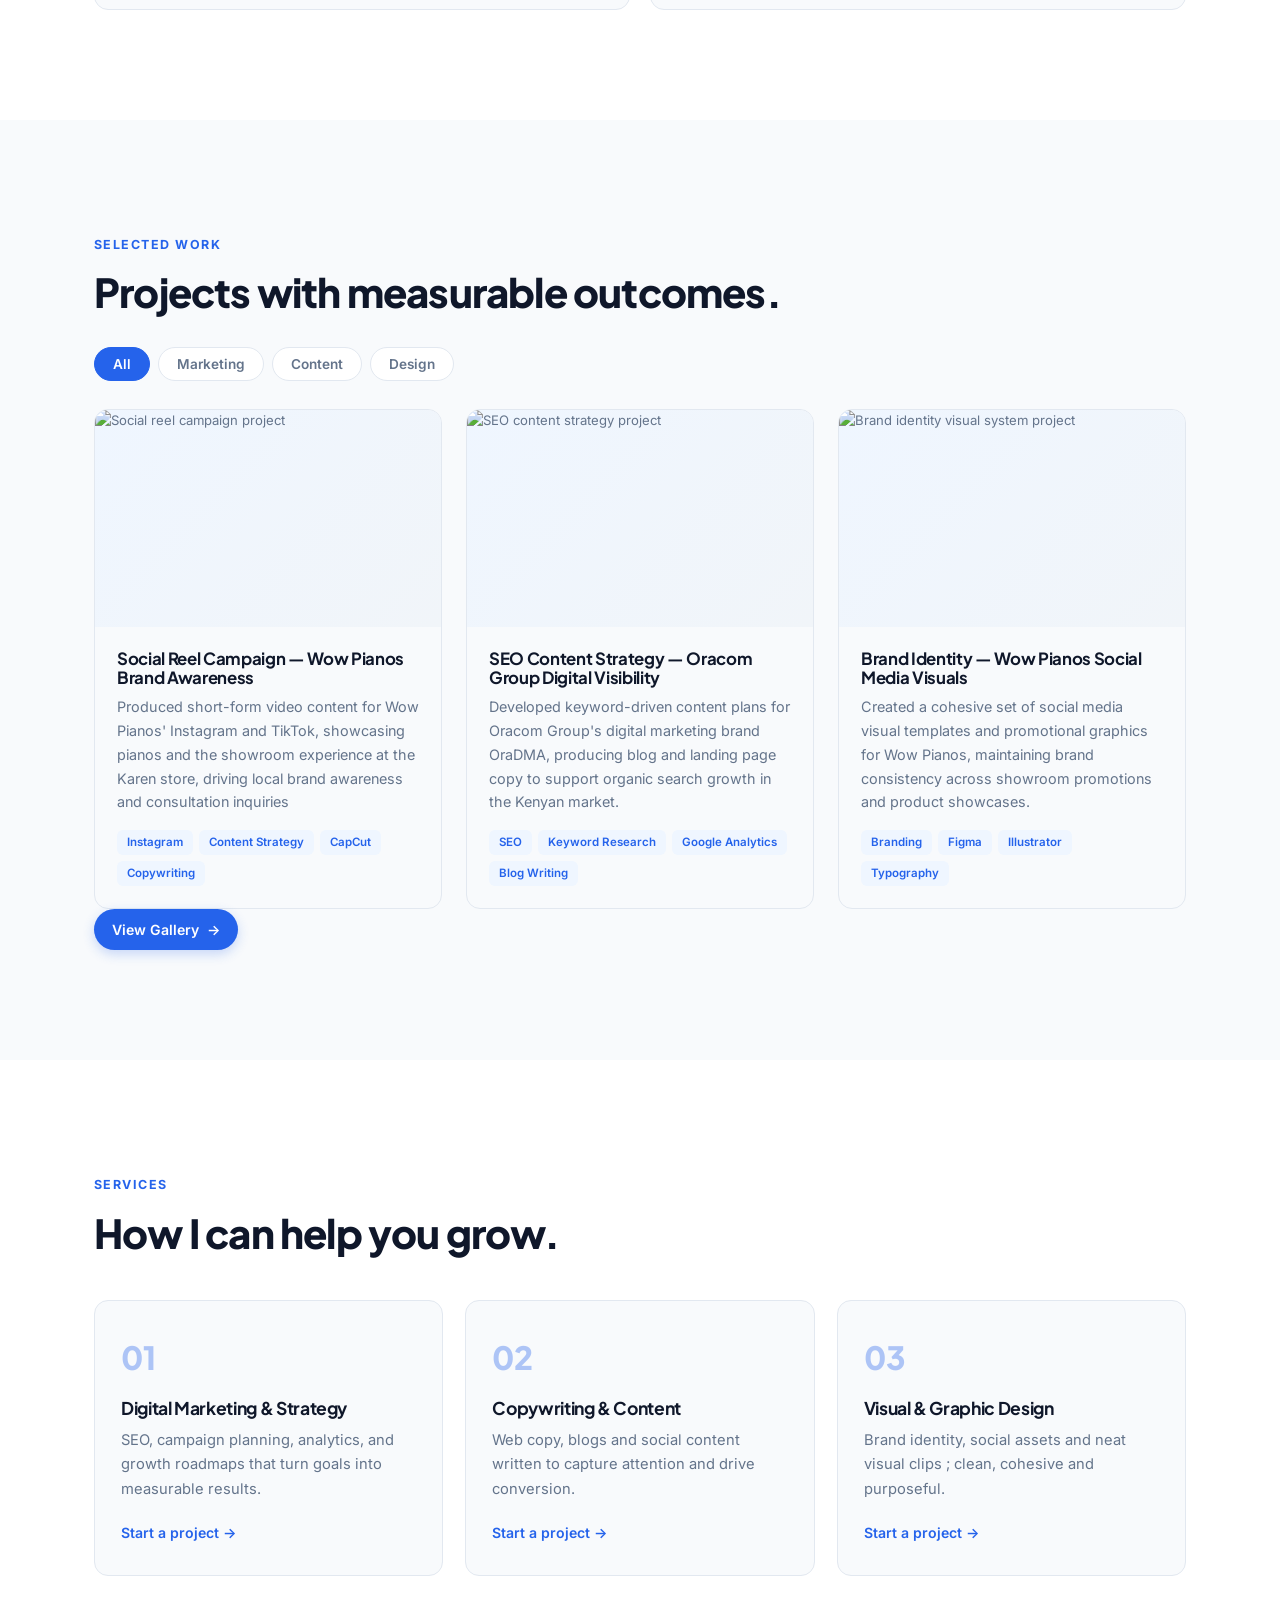
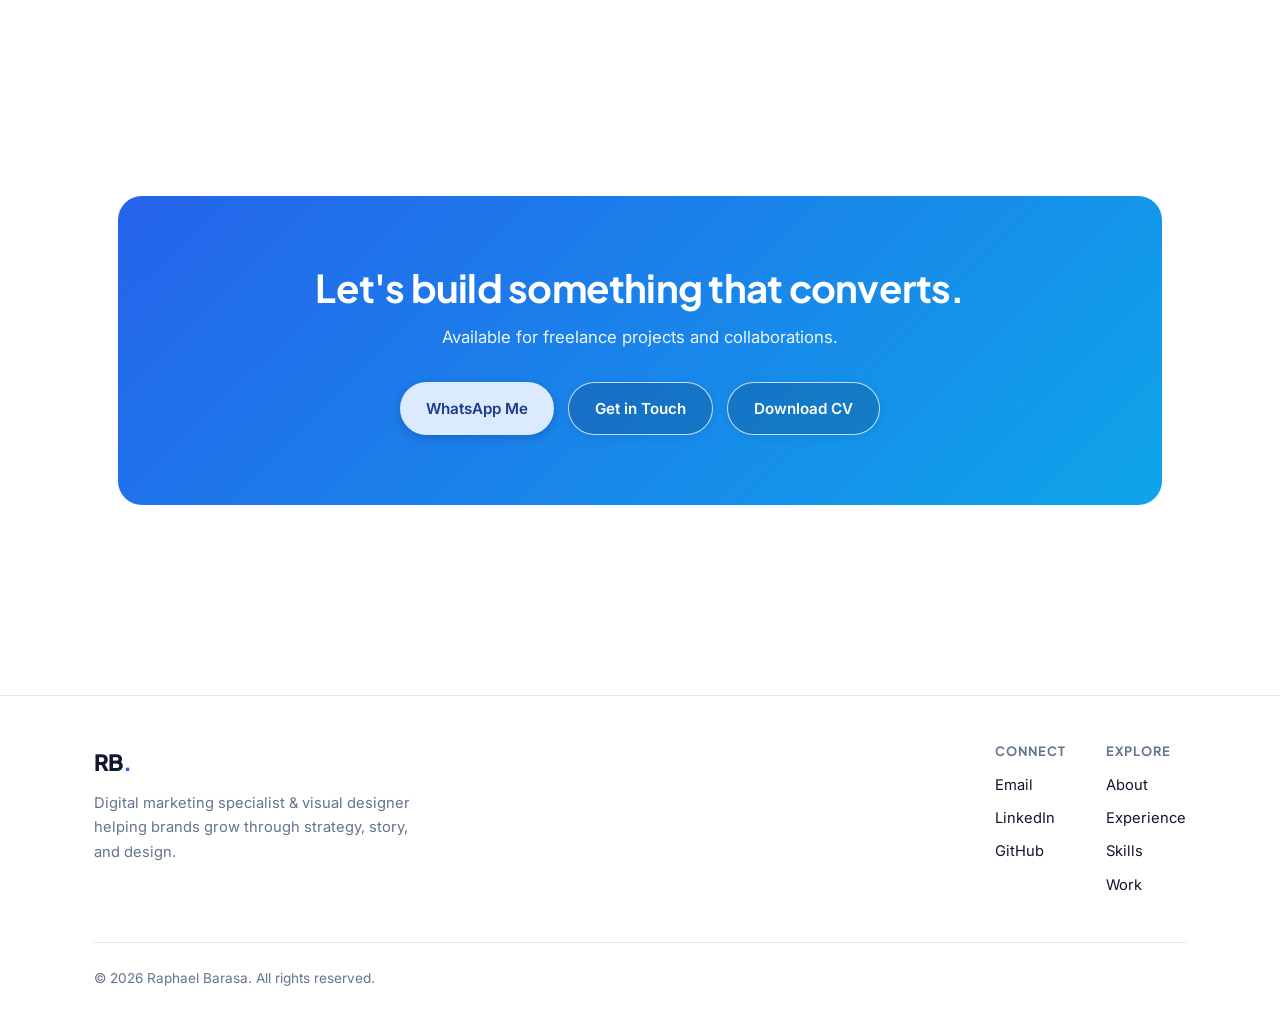
==== commit 7f7e04f1: "Update index.html" ====
--- a/index.html
+++ b/index.html
@@ -84,7 +84,7 @@
                    data-suffix="%"
                    data-duration="1800"
                    data-decimals="0"
-                   aria-label="Plus 38 percent organic traffic">+56%</div>
+                   aria-label="Plus 56 percent organic traffic">+56%</div>
               <div class="stat-label">Organic traffic</div>
             </div>
           </div>
@@ -321,9 +321,6 @@
                 <span class="work-tag">Google Analytics</span>
                 <span class="work-tag">Blog Writing</span>
               </div>
-        <div class="work-gallery-cta">
-          <a class="work-gallery-button" href="gallery.html">View Gallery <span aria-hidden="true">→</span></a>
-        </div>
             </div>
           </article>
 
@@ -343,6 +340,10 @@
           </article>
 
         </div>
+
+        <div class="work-gallery-cta">
+          <a class="btn btn-primary btn-sm" href="gallery.html">View Gallery <span aria-hidden="true">→</span></a>
+        </div>
       </div>
     </section>
 
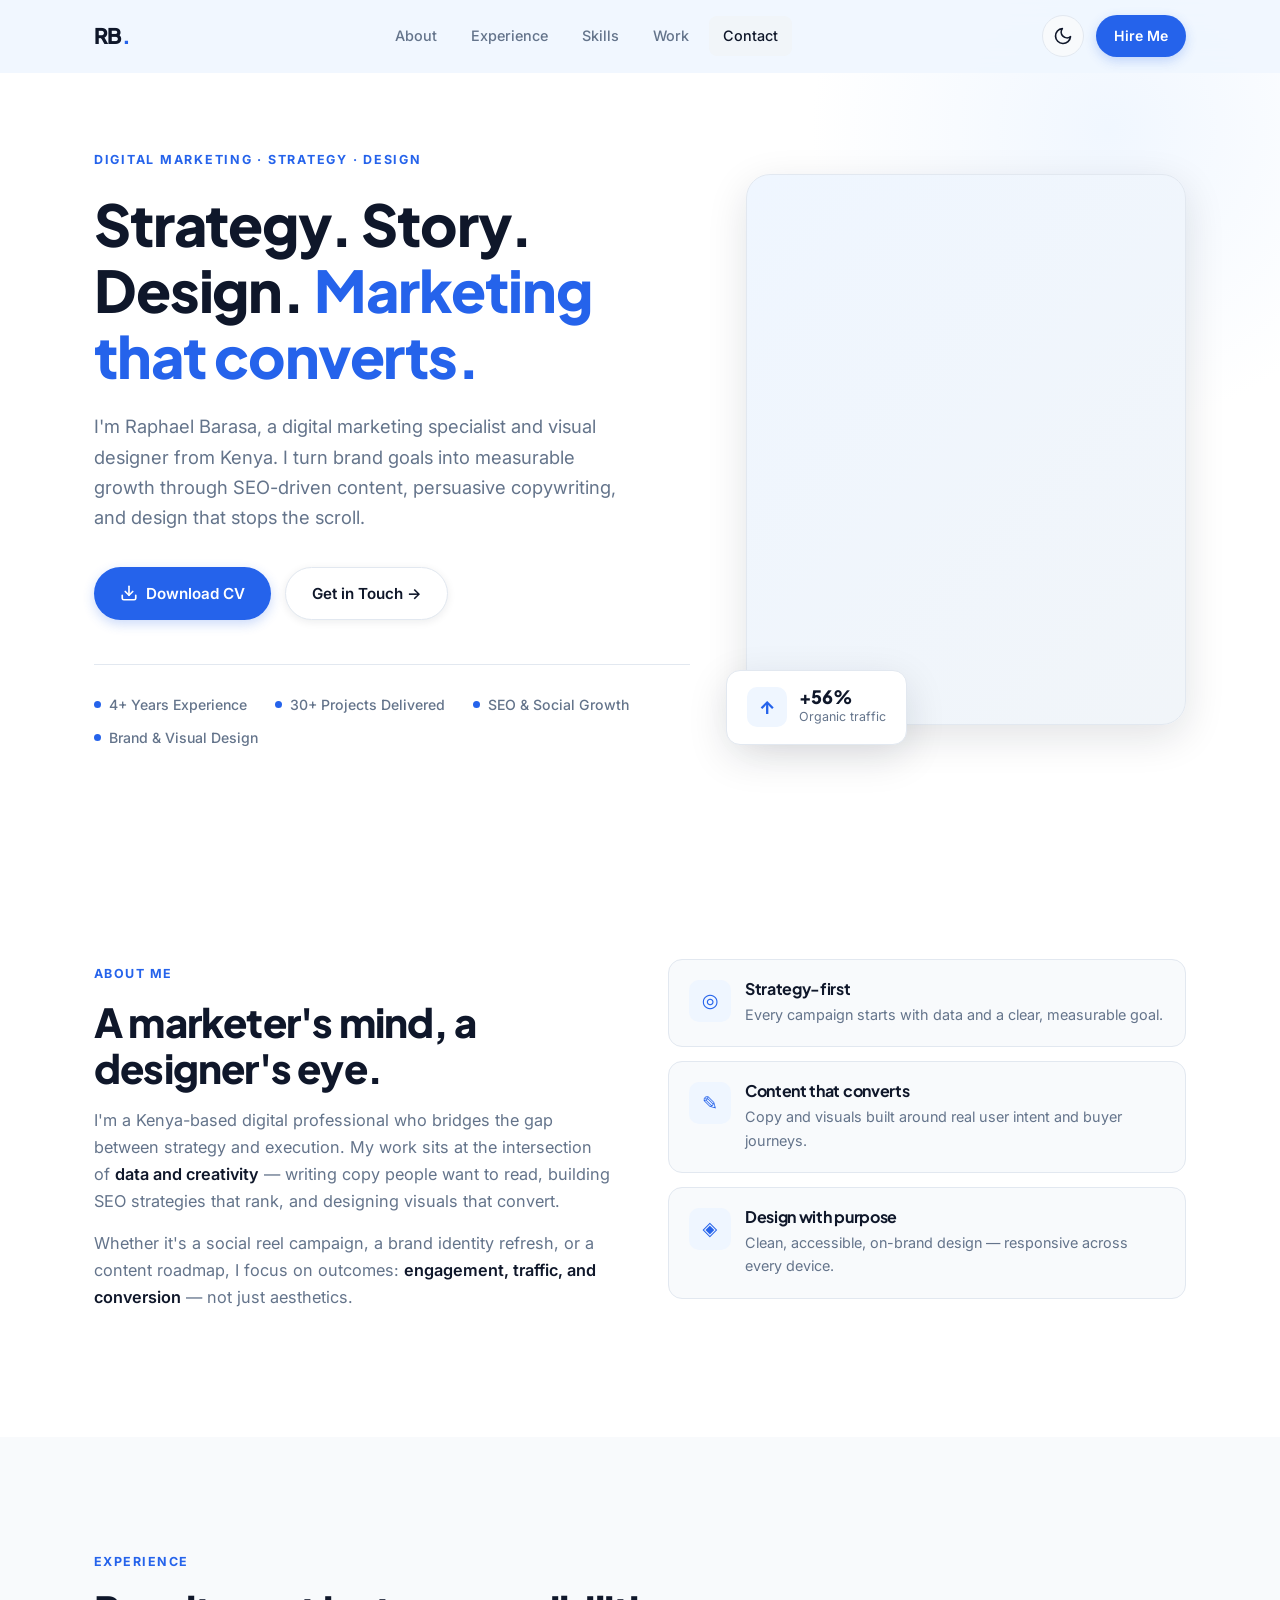
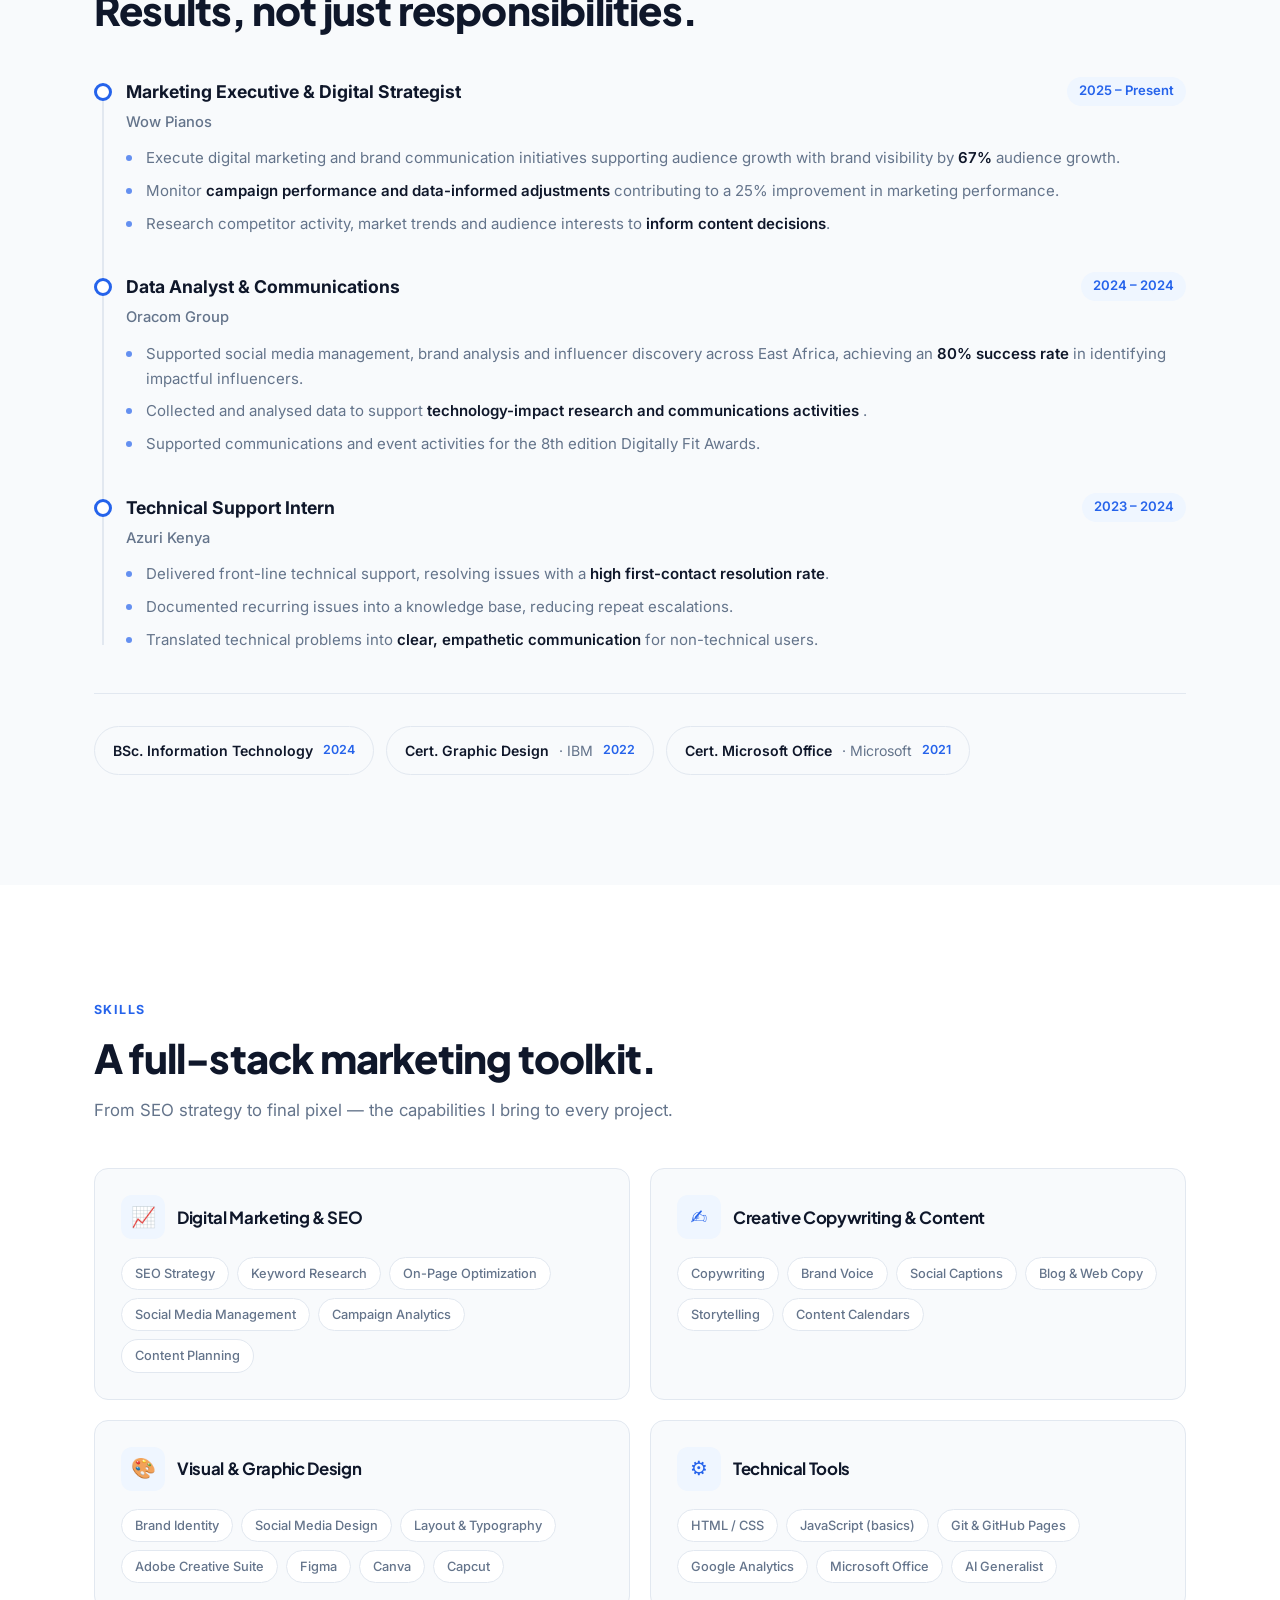
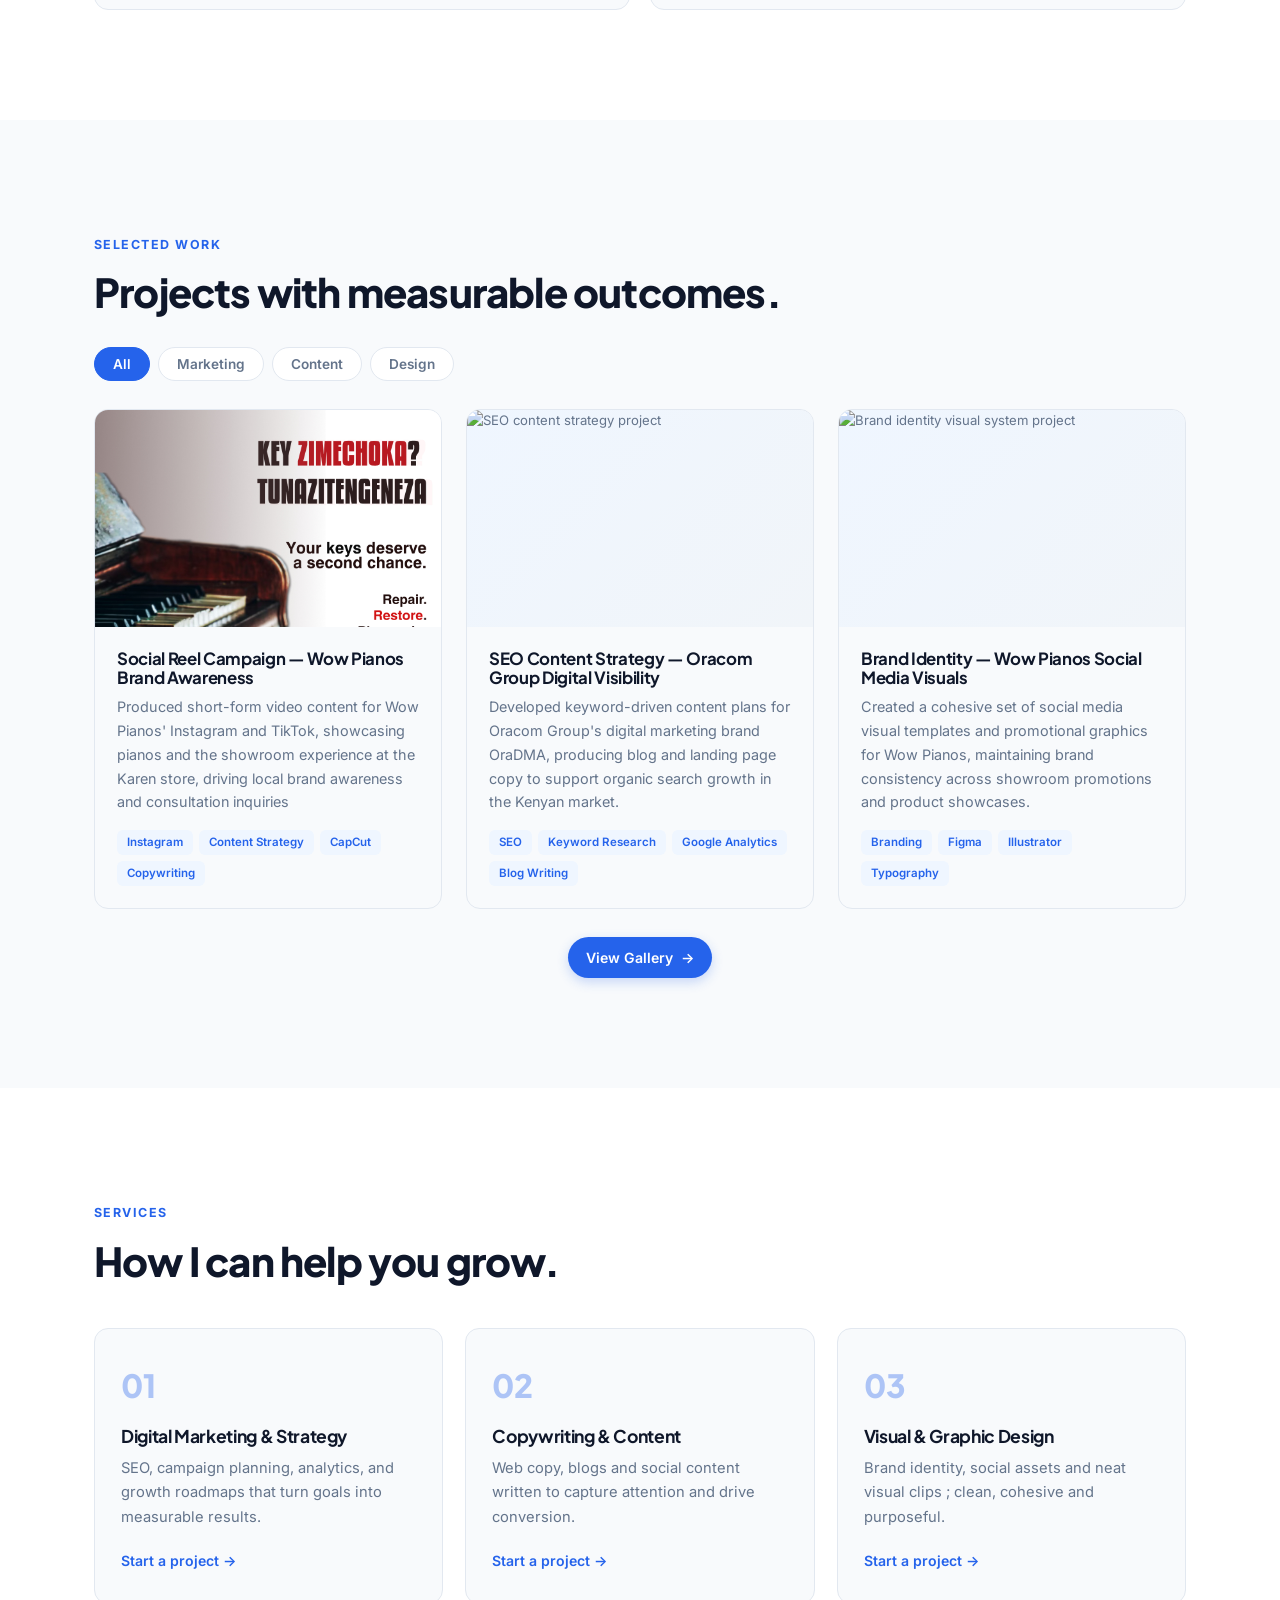
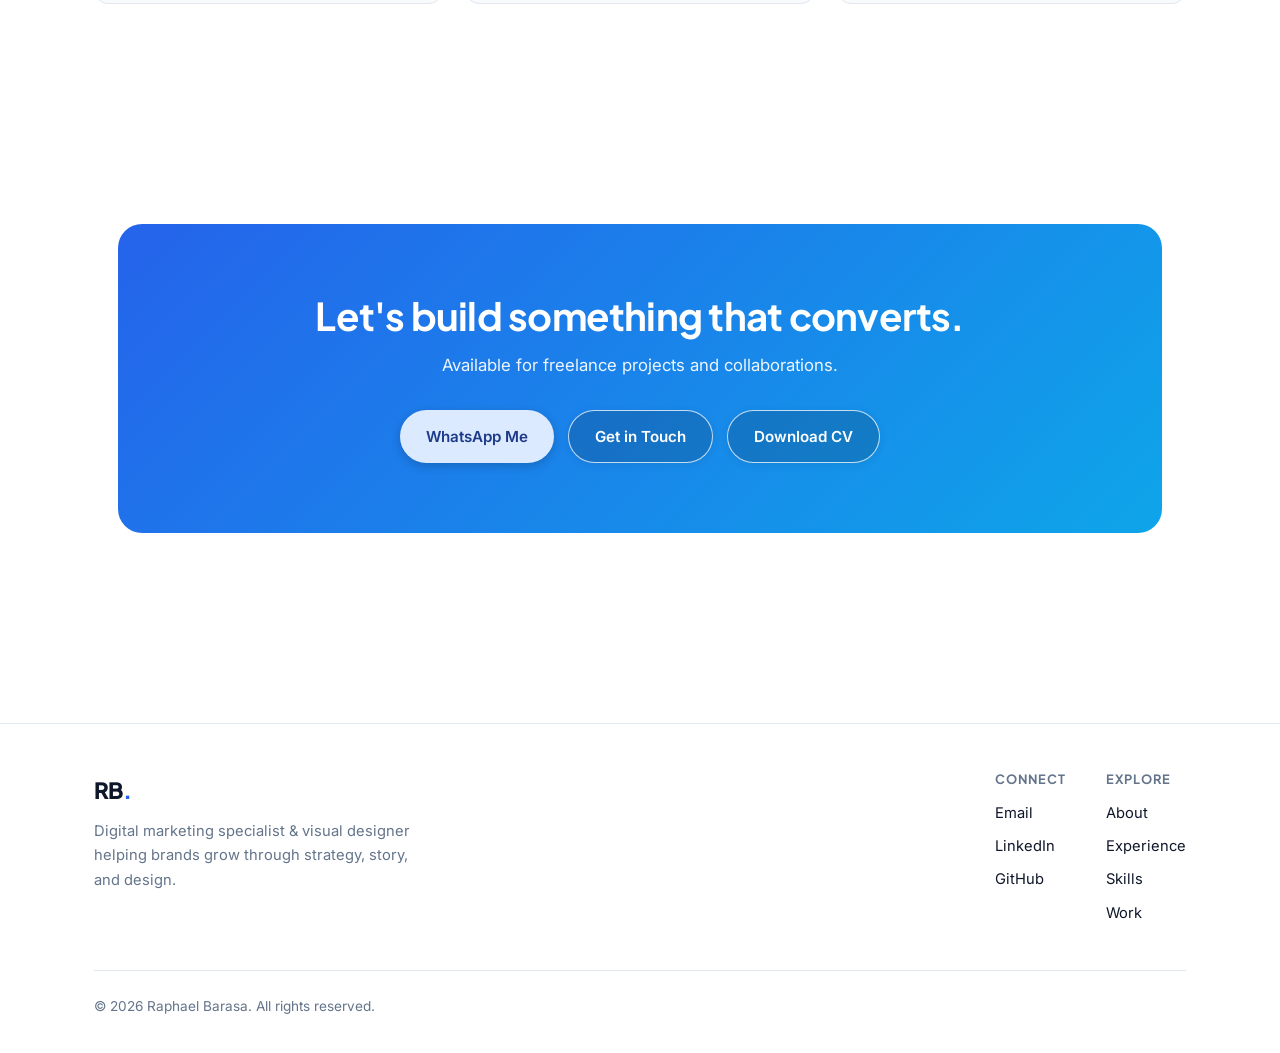
==== commit bc704bfb: "Update index.html" ====
--- a/index.html
+++ b/index.html
@@ -295,7 +295,7 @@
         <div class="work-grid reveal" id="workGrid">
 
           <article class="work-card" data-category="marketing content">
-            <div class="work-cover"><img src="assets/social-reel-campaign.jpg" alt="Social reel campaign project" loading="lazy" /></div>
+            <div class="work-cover"><img src="assets/gallery-1.jpg" alt="Social reel campaign project" loading="lazy" /></div>
             <div class="work-body">
               <h3>Social Reel Campaign — Wow Pianos Brand Awareness</h3>
               <p class="work-outcome">Produced short-form video content for Wow Pianos' Instagram and TikTok,
--- a/styles.css
+++ b/styles.css
@@ -113,6 +113,14 @@
     @media (prefers-reduced-motion: reduce) {
       .reveal { opacity: 1; transform: none; transition: none; }
       html { scroll-behavior: auto; }
+      .portfolio-gallery *,
+      .portfolio-gallery *::before,
+      .portfolio-gallery *::after {
+        scroll-behavior: auto !important;
+        animation-duration: 0.01ms !important;
+        animation-iteration-count: 1 !important;
+        transition-duration: 0.01ms !important;
+      }
     }
 
     .header {
@@ -472,6 +480,8 @@
     @media (max-width: 900px) { .work-grid { grid-template-columns: repeat(2, 1fr); } }
     @media (max-width: 600px) { .work-grid { grid-template-columns: 1fr; } }
 
+    .work-gallery-cta { display: flex; justify-content: center; margin-top: 28px; }
+
     .services-grid { display: grid; grid-template-columns: repeat(3, 1fr); gap: 22px; margin-top: 44px; }
     .service-card {
       padding: 30px 26px;
@@ -666,9 +676,3 @@
   .portfolio-gallery__filters { gap: 7px; }
   .portfolio-gallery__filter { padding-inline: 12px; }
 }
-@media (prefers-reduced-motion: reduce) {
-  .portfolio-gallery *,
-  .portfolio-gallery *::before,
-  .portfolio-gallery *::after { scroll-behavior: auto !important; animation-duration: 0.01ms !important; animation-iteration-count: 1 !important; transition-duration: 0.01ms !important; }
-}
-
